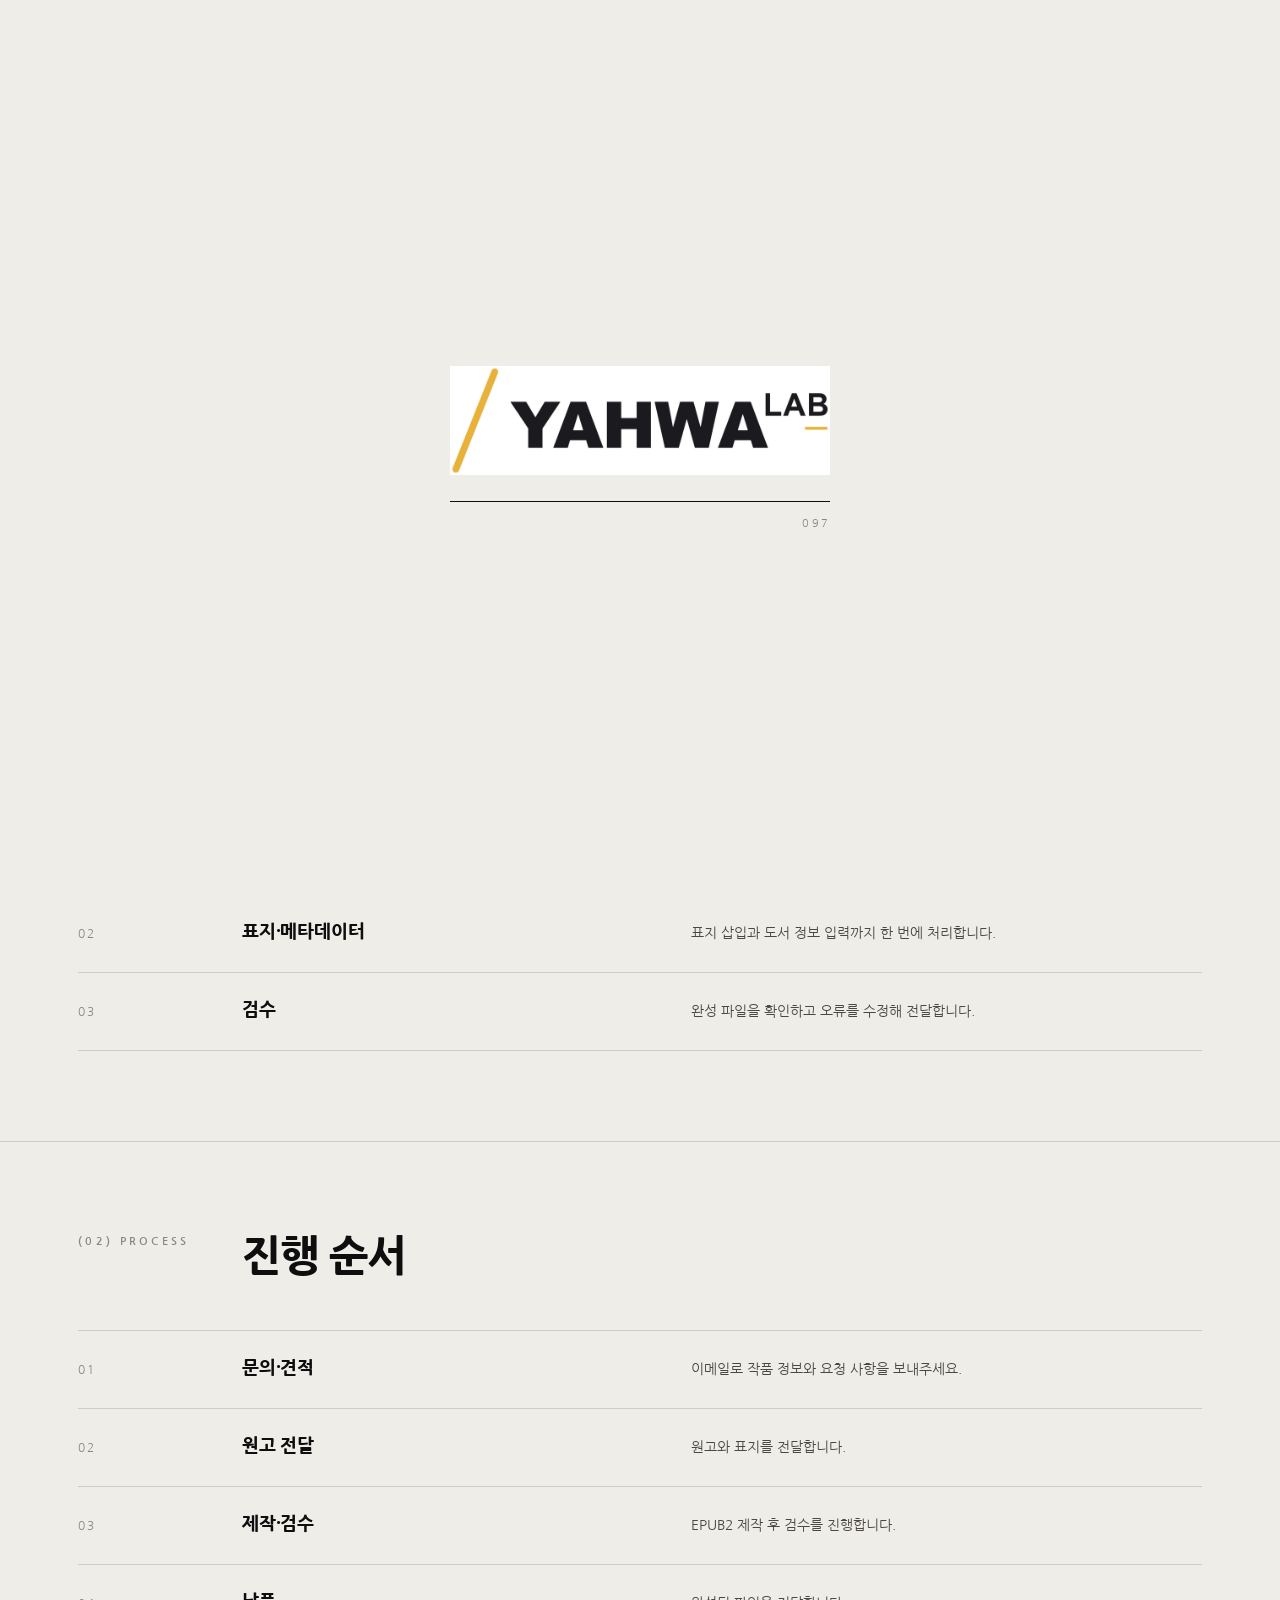
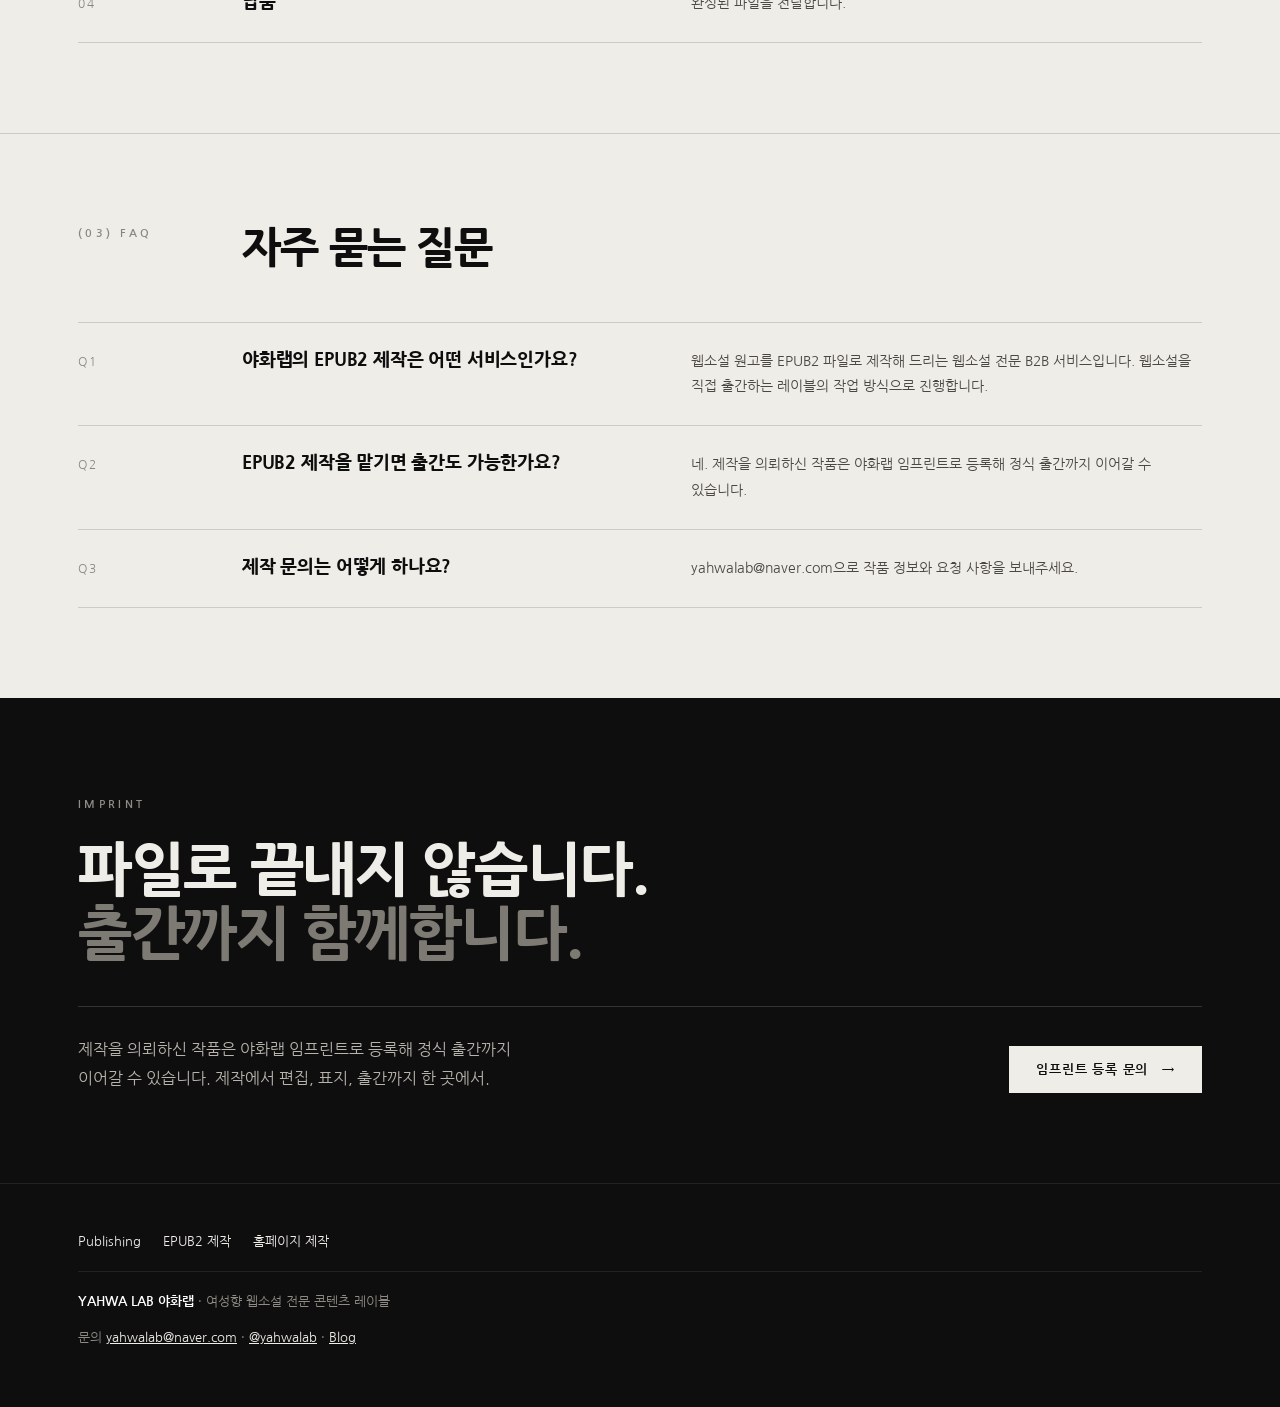
==== epub2/index.html @ 2966957c "Update index.html" ====
<!DOCTYPE html>
<html lang="ko">
<head>
<meta charset="UTF-8">
<meta name="viewport" content="width=device-width, initial-scale=1, viewport-fit=cover">
<title>웹소설 EPUB2 제작 · 임프린트 출간 (B2B) | 야화랩 YAHWA LAB</title>
<meta name="description" content="웹소설 전문 EPUB2 제작 서비스. 원고를 EPUB2 파일로 제작하고, 제작을 의뢰한 작품은 야화랩 임프린트로 등록해 출간까지 진행할 수 있습니다. 작가·출판사·레이블 대상 B2B.">
<meta name="robots" content="index,follow,max-snippet:-1,max-image-preview:large">
<meta name="theme-color" content="#EFEDE8" media="(min-width: 721px)"><meta name="theme-color" content="#FFFFFF" media="(max-width: 720px)">
<link rel="canonical" href="https://yahwalab.xyz/epub2/">
<meta property="og:type" content="website"><meta property="og:locale" content="ko_KR"><meta property="og:site_name" content="야화랩"><meta name="application-name" content="야화랩"><meta property="og:url" content="https://yahwalab.xyz/epub2/"><meta property="og:title" content="웹소설 EPUB2 제작 · 임프린트 출간 (B2B) | 야화랩 YAHWA LAB"><meta property="og:description" content="웹소설 전문 EPUB2 제작 서비스. 원고를 EPUB2 파일로 제작하고, 제작을 의뢰한 작품은 야화랩 임프린트로 등록해 출간까지 진행할 수 있습니다. 작가·출판사·레이블 대상 B2B."><meta property="og:image" content="https://yahwalab.xyz/assets/img/logo-yahwa.png">
<meta name="twitter:card" content="summary"><meta name="twitter:site" content="@yahwalab">
<!-- 검색엔진 소유 확인 메타태그(네이버 서치어드바이저·구글 서치콘솔)는 이 아래에 붙여넣으세요 -->
<link rel="icon" href="../assets/favicon.ico" sizes="48x48">
<link rel="icon" href="../assets/favicon.svg" type="image/svg+xml">
<link rel="apple-touch-icon" href="../assets/apple-touch-icon.png">
<script type="application/ld+json">{"@context": "https://schema.org", "@graph": [{"@type": "Organization", "@id": "https://yahwalab.xyz/#org", "name": "야화랩", "alternateName": ["YAHWA LAB", "Yahwa Lab"], "url": "https://yahwalab.xyz/", "logo": "https://yahwalab.xyz/assets/img/logo-yahwa.png", "description": "야화랩(YAHWA LAB)은 BL을 중심으로 로맨스·로맨스 판타지·GL 웹소설을 기획·편집·출간하는 여성향 웹소설 전문 콘텐츠 레이블입니다. 웹소설 전문 EPUB2 제작과 B2B 홍보 홈페이지 제작도 제공합니다.", "email": "yahwalab@naver.com", "knowsLanguage": "ko", "sameAs": ["https://x.com/yahwalab", "https://blog.naver.com/yahwalab"], "brand": {"@type": "Brand", "name": "트루비", "alternateName": "TRUE B", "description": "야화랩의 BL 전문 서브레이블"}}, {"@type": "WebSite", "@id": "https://yahwalab.xyz/#website", "name": "야화랩", "url": "https://yahwalab.xyz/", "inLanguage": "ko", "publisher": {"@id": "https://yahwalab.xyz/#org"}, "alternateName": ["YAHWA LAB", "야화랩 YAHWA LAB"]}, {"@type": "WebPage", "@id": "https://yahwalab.xyz/epub2/#page", "url": "https://yahwalab.xyz/epub2/", "name": "웹소설 EPUB2 제작 · 임프린트 출간 (B2B) | 야화랩 YAHWA LAB", "description": "웹소설 전문 EPUB2 제작 서비스. 원고를 EPUB2 파일로 제작하고, 제작을 의뢰한 작품은 야화랩 임프린트로 등록해 출간까지 진행할 수 있습니다. 작가·출판사·레이블 대상 B2B.", "inLanguage": "ko", "isPartOf": {"@id": "https://yahwalab.xyz/#website"}, "about": {"@id": "https://yahwalab.xyz/#org"}}, {"@type": "Service", "@id": "https://yahwalab.xyz/epub2/#service", "name": "웹소설 전문 EPUB2 제작", "serviceType": "EPUB2 제작", "provider": {"@id": "https://yahwalab.xyz/#org"}, "areaServed": "KR", "audience": {"@type": "BusinessAudience", "name": "웹소설 작가·출판사·콘텐츠 레이블"}, "description": "웹소설 전문 EPUB2 제작 서비스. 원고를 EPUB2 파일로 제작하고, 제작을 의뢰한 작품은 야화랩 임프린트로 등록해 출간까지 진행할 수 있습니다. 작가·출판사·레이블 대상 B2B.", "url": "https://yahwalab.xyz/epub2/"}, {"@type": "FAQPage", "mainEntity": [{"@type": "Question", "name": "야화랩의 EPUB2 제작은 어떤 서비스인가요?", "acceptedAnswer": {"@type": "Answer", "text": "웹소설 원고를 EPUB2 파일로 제작해 드리는 웹소설 전문 B2B 서비스입니다. 웹소설을 직접 출간하는 레이블의 작업 방식으로 진행합니다."}}, {"@type": "Question", "name": "EPUB2 제작을 맡기면 출간도 가능한가요?", "acceptedAnswer": {"@type": "Answer", "text": "네. 제작을 의뢰하신 작품은 야화랩 임프린트로 등록해 정식 출간까지 이어갈 수 있습니다."}}, {"@type": "Question", "name": "제작 문의는 어떻게 하나요?", "acceptedAnswer": {"@type": "Answer", "text": "yahwalab@naver.com으로 작품 정보와 요청 사항을 보내주세요."}}]}, {"@type": "BreadcrumbList", "itemListElement": [{"@type": "ListItem", "position": 1, "name": "Publishing", "item": "https://yahwalab.xyz/"}, {"@type": "ListItem", "position": 2, "name": "EPUB2 제작", "item": "https://yahwalab.xyz/epub2/"}]}]}</script>
<script>try{if(sessionStorage.getItem('yw_ld')==='1')document.documentElement.className='seen'}catch(e){}</script>
<link rel="preload" as="image" href="../assets/img/logo-yahwa.png">
<link rel="preconnect" href="https://fonts.googleapis.com"><link rel="preconnect" href="https://fonts.gstatic.com" crossorigin>
<link href="https://fonts.googleapis.com/css2?family=Nanum+Gothic:wght@400;700;800&display=swap" rel="stylesheet">
<link rel="stylesheet" href="../css/style.css">
<noscript><style>#ld{display:none}</style></noscript>
</head>
<body>
<a class="skip" href="#main">본문 바로가기</a>
<div id="ld" aria-hidden="true"><i></i><i></i>
  <div class="c"><img src="../assets/img/logo-yahwa.png" alt=""><div class="pr"><b></b></div><div class="n" id="cn">000</div></div>
</div>

<header><div class="wrap">
  <a href="../" id="home" aria-label="야화랩 홈 (Publishing)"><img src="../assets/img/logo-yahwa.png" alt="야화랩 YAHWA LAB"></a>
  <nav aria-label="주요 메뉴"><a href="../"><sup>01</sup>Publishing</a><a href="../epub2/" aria-current="page"><sup>02</sup>EPUB2 제작</a><a href="../web-production/"><sup>03</sup>홈페이지 제작</a></nav>
</div></header>

<main id="main">
  <div class="hero"><div class="wrap">
    <div class="meta"><span class="lb">N° 02 — EPUB2 Production</span><span class="lb">B2B · 웹소설 전문</span></div>
    <h1>웹소설의 원고를<br><span>정확한 EPUB2로.</span></h1>
    <div class="row"><p>웹소설을 직접 출간하는 레이블의 작업 방식으로, 원고를 EPUB2 파일로 만들어 드립니다.</p><a class="btn" data-m="make" href="mailto:yahwalab@naver.com">제작 문의</a></div>
  </div></div>
  <section><div class="wrap"><div class="sh"><span class="lb">(01) Service</span><h2>제공 서비스</h2></div>
    <div class="rows">
      <div><span class="n">01</span><h3>원고 → EPUB2 변환</h3><p>회차 구성·목차·서식을 웹소설 형식에 맞춰 정리합니다.</p></div>
      <div><span class="n">02</span><h3>표지·메타데이터</h3><p>표지 삽입과 도서 정보 입력까지 한 번에 처리합니다.</p></div>
      <div><span class="n">03</span><h3>검수</h3><p>완성 파일을 확인하고 오류를 수정해 전달합니다.</p></div>
    </div></div></section>
  <section><div class="wrap"><div class="sh"><span class="lb">(02) Process</span><h2>진행 순서</h2></div>
    <div class="rows">
      <div><span class="n">01</span><h3>문의·견적</h3><p>이메일로 작품 정보와 요청 사항을 보내주세요.</p></div>
      <div><span class="n">02</span><h3>원고 전달</h3><p>원고와 표지를 전달합니다.</p></div>
      <div><span class="n">03</span><h3>제작·검수</h3><p>EPUB2 제작 후 검수를 진행합니다.</p></div>
      <div><span class="n">04</span><h3>납품</h3><p>완성된 파일을 전달합니다.</p></div>
    </div></div></section>
  <section id="faq"><div class="wrap">
    <div class="sh"><span class="lb">(03) FAQ</span><h2>자주 묻는 질문</h2></div>
    <div class="rows">
      <div><span class="n">Q1</span><h3>야화랩의 EPUB2 제작은 어떤 서비스인가요?</h3><p>웹소설 원고를 EPUB2 파일로 제작해 드리는 웹소설 전문 B2B 서비스입니다. 웹소설을 직접 출간하는 레이블의 작업 방식으로 진행합니다.</p></div>
      <div><span class="n">Q2</span><h3>EPUB2 제작을 맡기면 출간도 가능한가요?</h3><p>네. 제작을 의뢰하신 작품은 야화랩 임프린트로 등록해 정식 출간까지 이어갈 수 있습니다.</p></div>
      <div><span class="n">Q3</span><h3>제작 문의는 어떻게 하나요?</h3><p>yahwalab@naver.com으로 작품 정보와 요청 사항을 보내주세요.</p></div>
    </div></div></section>
  <section class="imp"><div class="wrap"><span class="lb">Imprint</span>
    <h2>파일로 끝내지 않습니다.<br><span>출간까지 함께합니다.</span></h2>
    <div class="r"><p>제작을 의뢰하신 작품은 야화랩 임프린트로 등록해 정식 출간까지 이어갈 수 있습니다. 제작에서 편집, 표지, 출간까지 한 곳에서.</p>
      <a class="btn l" data-m="make" href="mailto:yahwalab@naver.com">임프린트 등록 문의</a></div></div></section>
</main>

<footer><div class="wrap">
  <div class="fn"><a href="../">Publishing</a><a href="../epub2/">EPUB2 제작</a><a href="../web-production/">홈페이지 제작</a></div>
  <p><b>YAHWA LAB 야화랩</b> · 여성향 웹소설 전문 콘텐츠 레이블</p>
  <p>문의 <a href="mailto:yahwalab@naver.com">yahwalab@naver.com</a> · <a href="https://x.com/yahwalab" target="_blank" rel="noopener">@yahwalab</a> · <a href="https://blog.naver.com/yahwalab" target="_blank" rel="noopener">Blog</a></p>
</div></footer>

<div id="md" role="dialog" aria-modal="true" aria-label="문의 안내"><div class="mb">
  <button class="x" aria-label="닫기">×</button>
  <span class="lb" id="mE"></span><h2 id="mT"></h2><div id="mB"></div>
  <div class="em"><code id="addr">yahwalab@naver.com</code><button class="btn" id="cp">이메일 복사</button></div>
</div></div>

<script src="../js/main.js" defer></script>
</body>
</html>
---- css/style.css ----
:root{box-sizing:border-box;padding-top:env(safe-area-inset-top,0px);padding-bottom:env(safe-area-inset-bottom,0px);
--bone:#EFEDE8;--ink:#0E0E0E;--g:#8B8780;--hl:#CFCAC2;--sans:'Nanum Gothic','나눔고딕',NanumGothic,'나눔굴림','Malgun Gothic',sans-serif;--e:cubic-bezier(.76,0,.24,1)}
html{scroll-padding-top:env(safe-area-inset-top,0px);color-scheme:light}*{box-sizing:border-box}
body{margin:0;background:var(--bone);color:var(--ink);font-family:var(--sans);line-height:1.8;word-break:keep-all}
img{mix-blend-mode:multiply}
.wrap{max-width:1180px;margin:0 auto;padding:0 28px}
p{margin:0 0 12px}.lb{font-size:11px;letter-spacing:.3em;text-transform:uppercase;color:var(--g);font-weight:700}
h1,h2,h3{margin:0;font-weight:800;letter-spacing:-.025em;line-height:1.18}
h2{font-size:clamp(24px,3.6vw,42px)}h3{font-size:18px;letter-spacing:-.01em}
/* loader */
#ld{position:fixed;inset:0;z-index:99;cursor:pointer;display:grid;place-items:center;pointer-events:auto}
#ld i{position:absolute;top:0;bottom:0;width:50.1%;background:var(--bone);transition:transform 1.1s var(--e)}
#ld i:first-child{left:0}#ld i:nth-child(2){right:0}
#ld.out i:first-child{transform:translateX(-100%)}#ld.out i:nth-child(2){transform:translateX(100%)}
#ld .c{position:relative;z-index:2;display:flex;flex-direction:column;align-items:center;gap:26px;width:min(380px,76vw);transition:opacity .5s}
#ld.out .c{opacity:0}
#ld img{width:100%;opacity:0;animation:up 1s var(--e) .2s forwards}
#ld .pr{width:100%;height:1px;background:var(--hl);position:relative;overflow:hidden}
#ld .pr b{position:absolute;inset:0;background:var(--ink);transform:scaleX(0);transform-origin:left;animation:bar 2.2s var(--e) .4s forwards}
#ld .n{align-self:flex-end;font-size:11px;letter-spacing:.2em;font-variant-numeric:tabular-nums;color:var(--g);margin-top:-14px}
@keyframes up{from{opacity:0;transform:translateY(14px)}to{opacity:1;transform:none}}@keyframes bar{to{transform:scaleX(1)}}
/* header */
header{position:sticky;top:env(safe-area-inset-top,0px);z-index:30;background:rgba(239,237,232,.92);backdrop-filter:blur(10px);border-bottom:1px solid var(--hl)}
header .wrap{display:flex;justify-content:space-between;align-items:center;gap:12px;flex-wrap:wrap;padding-top:14px;padding-bottom:14px}
header img{height:40px;display:block}header #home{display:block;line-height:0}
nav{display:flex;gap:30px}
nav a{font:700 13px var(--sans);text-decoration:none;display:inline-block;background:none;border:0;padding:6px 0;cursor:pointer;color:var(--g);position:relative;transition:color .3s}
nav a sup{font-size:9px;margin-right:6px;letter-spacing:.1em}
nav a::after{content:"";position:absolute;left:0;right:0;bottom:0;height:1px;background:var(--ink);transform:scaleX(0);transform-origin:right;transition:transform .5s var(--e)}
nav a:hover,nav a[aria-current=page]{color:var(--ink)}nav a[aria-current=page]::after{transform:scaleX(1);transform-origin:left}
@keyframes pin{from{opacity:0;transform:translateY(18px)}to{opacity:1;transform:none}}main{animation:pin .8s var(--e)}
/* hero */
.hero .wrap{padding-top:clamp(60px,12vh,120px);padding-bottom:64px}
.hero .meta{display:flex;justify-content:space-between;padding-bottom:18px;border-bottom:1px solid var(--ink);margin-bottom:clamp(40px,8vh,80px)}
.hero h1{font-size:clamp(28px,5.4vw,70px);letter-spacing:-.04em;line-height:1.08;max-width:15ch}
.hero h1 span{color:var(--g)}
.hero .row{display:flex;justify-content:space-between;align-items:flex-end;gap:32px;flex-wrap:wrap;margin-top:clamp(40px,8vh,80px)}
.hero .row p{max-width:380px;color:#4b4843;font-size:15px;margin:0}
.btn{display:inline-flex;align-items:center;gap:14px;font:700 13px var(--sans);letter-spacing:.06em;padding:16px 26px;border:1px solid var(--ink);background:var(--ink);color:var(--bone);cursor:pointer;text-decoration:none;transition:.4s var(--e)}
.btn::after{content:"→";transition:transform .4s var(--e)}.btn:hover{background:transparent;color:var(--ink)}.btn:hover::after{transform:translateX(5px)}
.btn.o{background:transparent;color:var(--ink)}.btn.o:hover{background:var(--ink);color:var(--bone)}
.btn.l{background:var(--bone);color:var(--ink);border-color:var(--bone)}.btn.l:hover{background:transparent;color:var(--bone)}
section{padding:clamp(64px,10vh,110px) 0;border-top:1px solid var(--hl)}
.sh{display:grid;grid-template-columns:140px 1fr;gap:24px;margin-bottom:48px}@media(max-width:720px){.sh{grid-template-columns:1fr;gap:10px}}
/* works */
.works{display:grid;grid-template-columns:repeat(auto-fit,minmax(min(100%,240px),1fr));gap:40px 28px;align-items:start}
.wk{display:block;text-decoration:none;color:inherit}
.cvi{display:block;width:100%;height:auto;max-width:100%;mix-blend-mode:normal;transition:.6s var(--e);background:#ddd}.wk:hover .cvi{transform:translateY(-8px)}
.wk .t h3{font-size:16px}.wk .au{font-size:12px;color:var(--g);margin:2px 0 0}
.cv{aspect-ratio:2/3;background:#dedad3;position:relative;overflow:hidden;display:flex;flex-direction:column;justify-content:space-between;padding:20px;transition:.6s var(--e)}
.wk:nth-child(2) .cv{background:#cdc8bf}.wk:nth-child(3) .cv{background:#1b1b1b;color:var(--bone)}
.cv b{font-size:11px;letter-spacing:.3em}.cv strong{font-size:26px;line-height:1.2;letter-spacing:-.03em;font-weight:800}
.wk:hover .cv{transform:translateY(-8px)}
.wk .t{display:flex;justify-content:space-between;border-top:1px solid var(--ink);margin-top:16px;padding-top:12px}
.wk .t span{color:var(--g);font-size:12px}
.ph{font-size:12px;color:var(--g);margin-top:28px}
/* sub label */
.sub{display:grid;grid-template-columns:1fr 1fr;gap:48px;align-items:center}@media(max-width:720px){.sub{grid-template-columns:1fr}}
.sub .box{aspect-ratio:1;background:#fff;display:grid;place-items:center}.sub .box img{width:42%}
.chips span{display:inline-block;border:1px solid var(--ink);font-size:12px;font-weight:700;padding:4px 14px;margin:0 6px 6px 0;border-radius:99px}
/* rows */
.rows>div{display:grid;grid-template-columns:140px 1fr 1.2fr;gap:24px;padding:26px 0;border-top:1px solid var(--hl);align-items:baseline;transition:padding .5s var(--e)}
.rows>div:last-child{border-bottom:1px solid var(--hl)}.rows>div:hover{padding-left:14px}
.rows .n{font-size:12px;color:var(--g);letter-spacing:.2em}.rows p{margin:0;color:#4b4843;font-size:14px}
@media(max-width:720px){.rows>div{grid-template-columns:50px 1fr}.rows p{grid-column:2}}
/* imprint */
.imp{background:var(--ink);color:var(--bone);border:0}.imp .lb{color:#8f8b84}
.imp h2{font-size:clamp(26px,4.6vw,58px);letter-spacing:-.04em;line-height:1.1;margin:22px 0 40px}.imp h2 span{color:#7d7a74}
.imp .r{display:flex;justify-content:space-between;align-items:flex-end;gap:32px;flex-wrap:wrap;border-top:1px solid #333;padding-top:28px}.imp p{max-width:440px;color:#b8b4ad;margin:0}
/* mocks */
.mocks{display:grid;gap:56px}
.mkw{display:grid;grid-template-columns:200px 1fr;gap:32px;align-items:start}@media(max-width:820px){.mkw{grid-template-columns:1fr;gap:12px}}
.mkw h3{margin:6px 0}.mkw p{font-size:13px;color:#4b4843}
.bw{box-shadow:0 24px 50px -20px rgba(0,0,0,.35);background:#fff;overflow:hidden}
.bw .tb{display:flex;gap:6px;align-items:center;padding:9px 12px;background:#e6e2db;font-size:10px;color:var(--g)}.tb u{width:8px;height:8px;border-radius:50%;background:#c9c4bb}.tb em{font-style:normal;margin-left:10px;flex:1;background:#f4f1ec;padding:1px 12px}
.sc{height:340px;position:relative;overflow:hidden}
/* mock 1 atelier */
.m1{background:#f3eee6;color:#1c1916;font-family:'Noto Serif KR',serif;display:grid;grid-template-columns:1.1fr .9fr}
.m1 .l{padding:22px 26px;display:flex;flex-direction:column}.m1 .nv{display:flex;gap:16px;font:700 9px var(--sans);letter-spacing:.2em;text-transform:uppercase}.m1 .nv b{margin-right:auto}
.m1 h5{font:900 64px/1 'Noto Serif KR',serif;margin:auto 0 8px;letter-spacing:-.04em}.m1 h5 i{font-style:normal;color:#b5532f}
.m1 .ls{font:400 11px var(--sans);border-top:1px solid #1c1916}.m1 .ls div{display:flex;justify-content:space-between;padding:8px 0;border-bottom:1px solid #d6cfc3}
.m1 .r{background:#b5532f;display:grid;place-items:center;position:relative}.m1 .bk{width:52%;aspect-ratio:2/3;background:#f3eee6;padding:14px;display:flex;flex-direction:column;justify-content:space-between;box-shadow:14px 14px 0 #1c1916;font-weight:900;font-size:19px;line-height:1.2}.m1 .bk small{font:700 8px var(--sans);letter-spacing:.2em}
/* mock 2 bento */
.m2{background:#0d2a24;padding:14px;display:grid;grid-template-columns:repeat(4,1fr);grid-template-rows:repeat(3,1fr);gap:10px;font-family:var(--sans)}
.m2>div{border-radius:14px;padding:14px;position:relative;overflow:hidden}
.m2 .a{grid-column:span 2;grid-row:span 2;background:#efe6d6;color:#0d2a24;display:flex;flex-direction:column;justify-content:space-between}.m2 .a h5{font:800 30px/1.1 var(--sans);margin:0;letter-spacing:-.04em}.m2 .a small{font-size:9px;letter-spacing:.2em;font-weight:700}
.m2 .a::after{content:"";position:absolute;right:-20px;bottom:-30px;width:110px;height:160px;background:linear-gradient(160deg,#ff7a59,#0d2a24);border-radius:8px;transform:rotate(12deg)}
.m2 .b{background:#16463b;color:#efe6d6}.m2 .b strong{font:800 38px/1 var(--sans);display:block}.m2 .b span{font-size:9px;opacity:.7}
.m2 .c{background:#ff7a59;color:#0d2a24;font-weight:800;font-size:12px;display:flex;align-items:flex-end;justify-content:space-between}
.m2 .d{background:#1d5a4c;display:flex;flex-wrap:wrap;gap:4px;align-content:flex-start}.m2 .d span{font-size:9px;border:1px solid #efe6d6;color:#efe6d6;border-radius:99px;padding:1px 8px}
.m2 .e{grid-column:span 2;background:#efe6d6;display:flex;gap:8px;align-items:flex-end}.m2 .e i{flex:1;height:100%;border-radius:6px;background:linear-gradient(160deg,#16463b,#0d2a24)}.m2 .e i:nth-child(2){background:linear-gradient(160deg,#ff7a59,#c5472c)}.m2 .e i:nth-child(3){background:linear-gradient(160deg,#d7c9a8,#a89466)}
.m4{background:#fff;font-family:var(--sans);color:#222;padding:0 20px}.m4 .hd{display:flex;gap:16px;align-items:center;padding:12px 0;border-bottom:1px solid #e5e5e5;font-size:10px}.m4 .hd b{margin-right:auto;font-size:13px;color:#1f3a5f}
.m4 .bn{display:flex;justify-content:space-between;align-items:center;background:#f2f4f7;padding:16px 22px;margin:12px 0}.m4 .bn h5{font-size:20px;margin:4px 0 10px;font-weight:800}.m4 .bn small{font-size:9px;color:#1f3a5f;letter-spacing:.14em;font-weight:700}
.m4 .bt{display:inline-block;background:#1f3a5f;color:#fff;font-size:10px;padding:5px 12px}.m4 .bn i{width:62px;height:86px;background:linear-gradient(160deg,#1f3a5f,#5b7ca8);box-shadow:5px 5px 0 #cfd8e4}
.m4 .st{font-size:11px;font-weight:800;margin:14px 0 8px}.m4 .bk5{display:grid;grid-template-columns:repeat(5,1fr);gap:10px}.m4 .bk5 i{display:block;aspect-ratio:2/3;background:#dfe5ec;margin-bottom:5px}
.m4 .bk5>div:nth-child(2) i{background:#e9e1d6}.m4 .bk5>div:nth-child(3) i{background:#d6e3df}.m4 .bk5>div:nth-child(4) i{background:#e8d9dc}.m4 .bk5 b{display:block;font-size:10px}.m4 .bk5 span{font-size:9px;color:#777}
/* mock 3 immersive */
.m3{background:linear-gradient(135deg,#ffd9c9 0%,#e0cffb 50%,#bfe3ff 100%);display:flex;flex-direction:column;align-items:center;justify-content:center;font-family:var(--sans);color:#231b30}
.m3 .nv{position:absolute;top:16px;left:50%;transform:translateX(-50%);display:flex;gap:18px;background:rgba(255,255,255,.55);backdrop-filter:blur(8px);padding:7px 20px;border-radius:99px;font-size:10px;font-weight:700;border:1px solid rgba(255,255,255,.8)}
.m3 h5{font:900 78px/.95 var(--sans);letter-spacing:-.05em;margin:0;color:transparent;-webkit-text-stroke:1.5px #231b30;text-align:center}.m3 h5 em{font-style:normal;color:#231b30;-webkit-text-stroke:0}
.m3 p{font-size:11px;margin:12px 0 0;letter-spacing:.14em}
.m3 .gl{position:absolute;left:50%;bottom:16px;transform:translateX(-50%);width:84%;display:flex;align-items:center;gap:12px;background:rgba(255,255,255,.55);backdrop-filter:blur(10px);padding:10px 14px;border-radius:16px;border:1px solid rgba(255,255,255,.85);font-size:10px}
.m3 .gl b{width:30px;height:30px;border-radius:50%;background:#231b30;color:#fff;display:grid;place-items:center;font-size:10px}.m3 .gl div{flex:1}.m3 .gl i{display:block;height:3px;background:rgba(35,27,48,.15);margin-top:6px}.m3 .gl i::after{content:"";display:block;width:38%;height:100%;background:#231b30}
footer{background:var(--ink);color:#8f8b84;padding:46px 0;font-size:13px;border-top:1px solid #222}footer a{color:var(--bone)}footer b{color:#fff}
/* modal */
#md{position:fixed;inset:0;z-index:90;background:rgba(14,14,14,.6);display:none;place-items:center;padding:20px;backdrop-filter:blur(6px)}#md.on{display:grid}
.mb{background:var(--bone);max-width:560px;width:100%;max-height:90vh;overflow:auto;padding:38px 34px;position:relative;animation:pin .5s var(--e)}
.mb .x{position:absolute;top:12px;right:16px;background:none;border:0;font-size:28px;cursor:pointer}
.mb h2{font-size:30px;margin:10px 0 20px}.mb ul{list-style:none;padding:0;margin:0 0 18px;font-size:14px}.mb li{padding:10px 0;border-top:1px solid var(--hl)}
.mb .cl{font-size:14px;color:#4b4843;border-top:1px solid var(--ink);padding-top:16px}
.em{display:flex;gap:8px;margin:20px 0 0;flex-wrap:wrap}.em code{flex:1;min-width:210px;border:1px solid var(--ink);padding:13px 16px;font:700 14px var(--sans)}.em .btn{padding:13px 22px}.em .btn::after{content:""}
@media (prefers-reduced-motion:reduce){*{animation-duration:.01s!important;animation-delay:0s!important;transition:none!important}}

/* --- 추가 */
.seen #ld{display:none}
.skip{position:absolute;left:-999px;top:0;background:var(--ink);color:var(--bone);padding:10px 16px;z-index:200}.skip:focus{left:0}
a:focus-visible,button:focus-visible{outline:2px solid var(--ink);outline-offset:3px}
footer .fn{display:flex;gap:22px;flex-wrap:wrap;margin:0 0 18px;padding-bottom:18px;border-bottom:1px solid #222}footer .fn a{text-decoration:none}footer .fn a:hover{text-decoration:underline}
.nf{min-height:70vh;display:grid;place-items:center;text-align:center}.nf h1{font-size:clamp(48px,10vw,120px);letter-spacing:-.05em;margin:0 0 12px}

/* --- 모바일 대응 --- */
@media(max-width:720px){
  :root{--bone:#FFFFFF}
  header{background:rgba(255,255,255,.94)}
  header .wrap{flex-direction:column;justify-content:center;align-items:center;flex-wrap:nowrap}
  h1,h2,.hero h1,.imp h2,.mb h2,.nf h1{line-height:1.5em}
  .sub .box{border:1px solid var(--hl)}
  .wrap{padding-left:max(20px,env(safe-area-inset-left,0px));padding-right:max(20px,env(safe-area-inset-right,0px))}
  /* 헤더: 로고 중앙 + 3분할 탭바 (모바일에서는 화면을 덜 가리도록 고정하지 않음) */
  header{position:static}
  header .wrap{gap:10px;padding-top:16px;padding-bottom:0}
  header img{height:32px}
  nav{justify-content:stretch;display:grid;grid-template-columns:repeat(3,1fr);gap:0;width:100%;border-top:1px solid var(--hl)}
  nav a{display:flex;flex-direction:column;align-items:center;justify-content:center;min-height:52px;padding:8px 2px;font-size:12px;line-height:1.3;text-align:center;white-space:nowrap}
  nav a sup{display:block;margin:0 0 3px;font-size:9px}
  nav a::after{height:2px}
  /* 본문 */
  .hero .wrap{padding-top:48px;padding-bottom:48px}
  .hero .meta{flex-wrap:wrap;gap:4px 16px;padding-bottom:14px;margin-bottom:36px}
  .hero .row{gap:24px;margin-top:36px}
  .hero .row>div{display:flex;gap:8px;width:100%}
  .hero .row>div .btn{flex:1;justify-content:space-between}
  .hero .row>.btn{width:100%;justify-content:space-between}
  .imp .r>.btn{width:100%;justify-content:space-between}
  section{padding:56px 0}
  .sh{margin-bottom:32px}
  .works{grid-template-columns:repeat(2,minmax(0,1fr));gap:28px 14px}
  .wk .t{gap:8px;margin-top:12px}.wk .t h3{font-size:14px;line-height:1.35}.wk .au{font-size:11px}.wk .t span{font-size:11px;flex:none}
  .rows>div{gap:6px 16px;padding:22px 0}
  .rows>div:hover{padding-left:0}
  .sub{gap:32px}
  .sub .box img{width:36%}
  .mb{padding:30px 20px}
  .mb h2{font-size:24px}
  footer{padding:36px 0}
  footer .fn{gap:12px 18px}
  /* 샘플 목업 축소 */
  .sc{height:290px}
  .m1{grid-template-columns:minmax(0,1.1fr) minmax(0,.9fr)}.m1 .nv{white-space:nowrap}.m1 .nv span:last-child{display:none}
  .m1 .l{padding:16px 14px}.m1 .nv{gap:8px;font-size:8px}.m1 h5{font-size:40px}.m1 .ls{font-size:10px}.m1 .bk{width:62%;padding:10px;font-size:15px;box-shadow:8px 8px 0 #1c1916}
  .m4{padding:0 12px}.m4 .hd{gap:10px}.m4 .hd span:nth-last-child(-n+2){display:none}.m4 .bn{padding:12px 14px}.m4 .bn h5{font-size:15px}.m4 .bn i{width:46px;height:64px}.m4 .bk5{grid-template-columns:repeat(4,1fr);gap:6px}.m4 .bk5>div:nth-child(5){display:none}
  .m3 h5{font-size:52px}.m3 .nv{gap:12px;padding:6px 14px}.m3 .gl{width:90%}
}
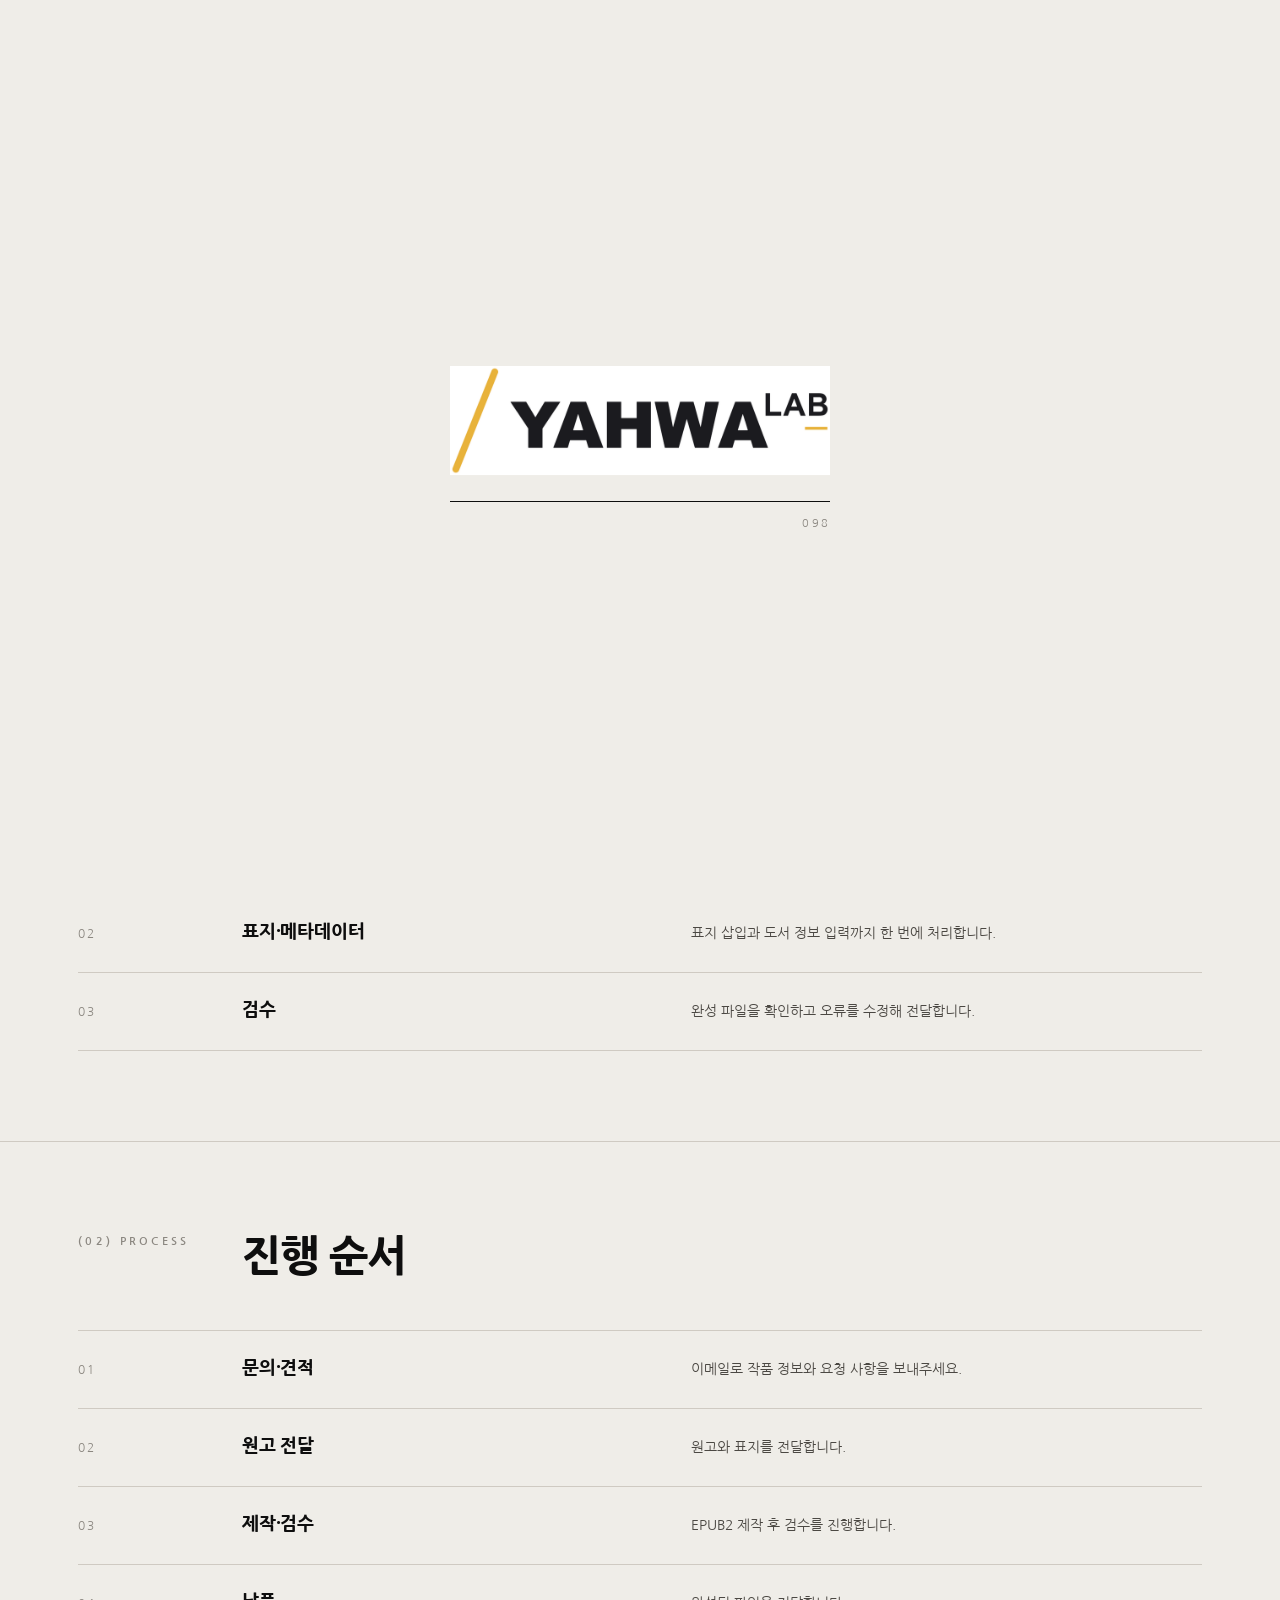
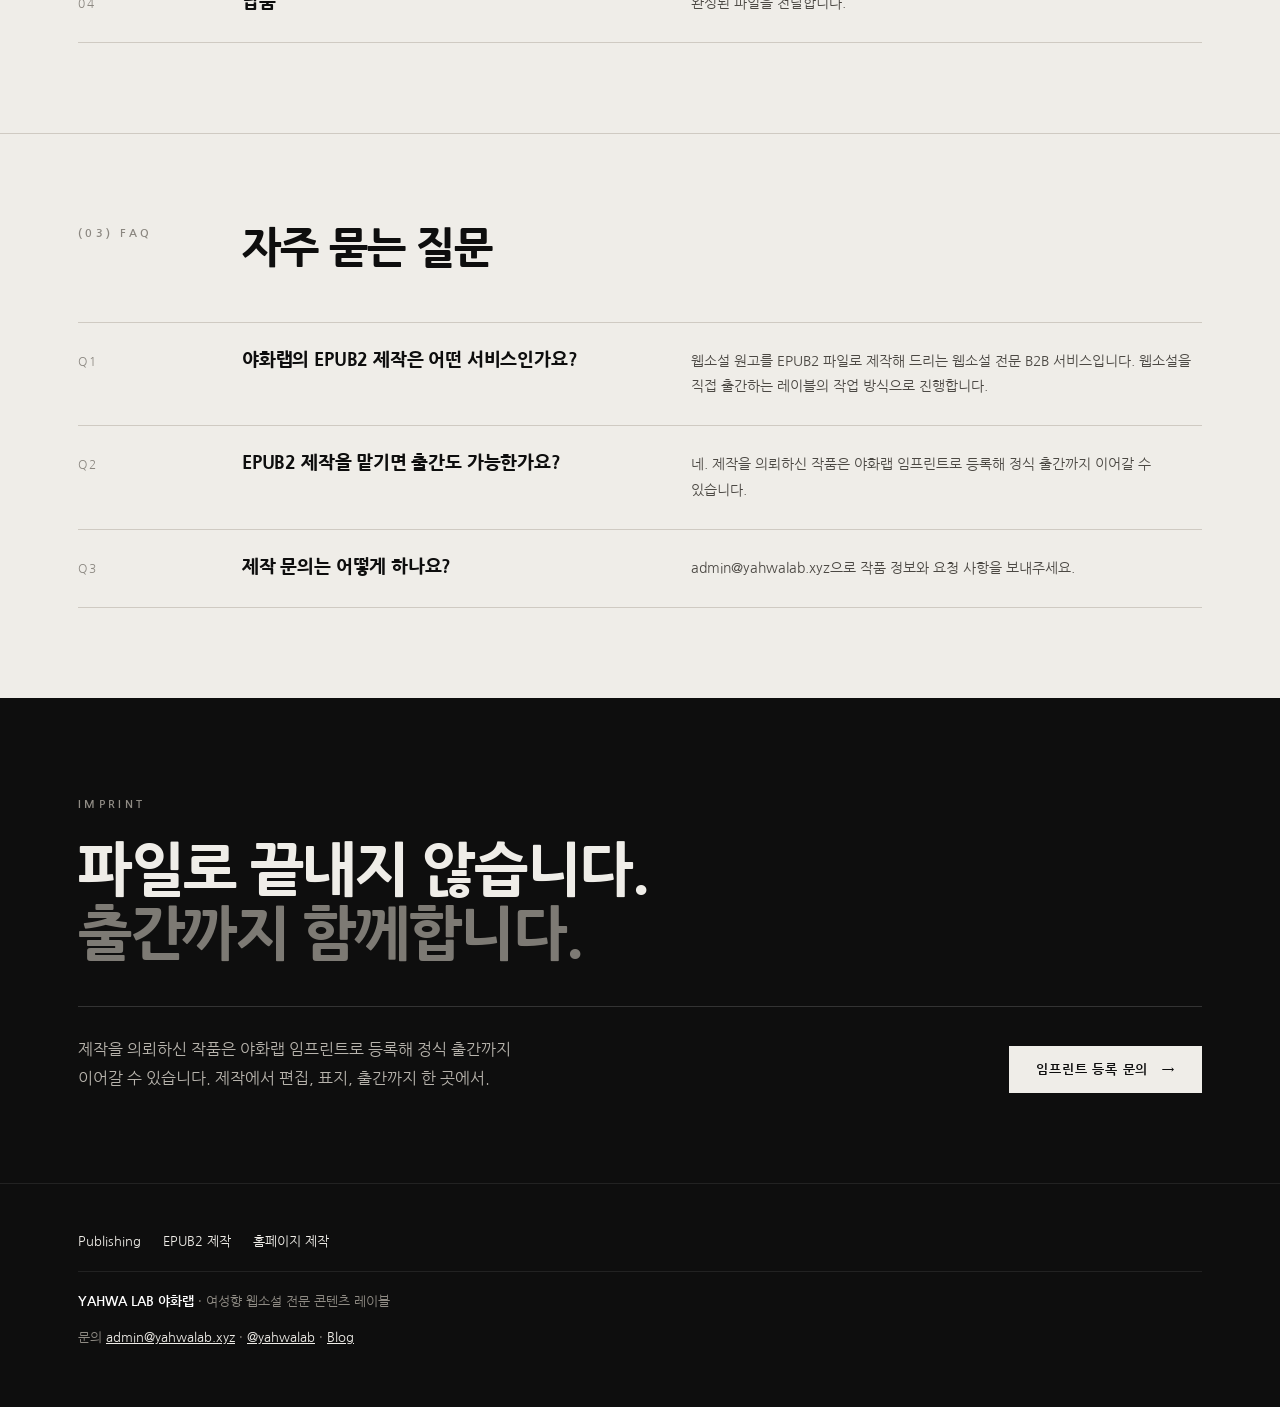
==== commit 0de83d3c: "Add files via upload" ====
--- a/epub2/index.html
+++ b/epub2/index.html
@@ -8,13 +8,14 @@
 <meta name="robots" content="index,follow,max-snippet:-1,max-image-preview:large">
 <meta name="theme-color" content="#EFEDE8" media="(min-width: 721px)"><meta name="theme-color" content="#FFFFFF" media="(max-width: 720px)">
 <link rel="canonical" href="https://yahwalab.xyz/epub2/">
-<meta property="og:type" content="website"><meta property="og:locale" content="ko_KR"><meta property="og:site_name" content="야화랩"><meta name="application-name" content="야화랩"><meta property="og:url" content="https://yahwalab.xyz/epub2/"><meta property="og:title" content="웹소설 EPUB2 제작 · 임프린트 출간 (B2B) | 야화랩 YAHWA LAB"><meta property="og:description" content="웹소설 전문 EPUB2 제작 서비스. 원고를 EPUB2 파일로 제작하고, 제작을 의뢰한 작품은 야화랩 임프린트로 등록해 출간까지 진행할 수 있습니다. 작가·출판사·레이블 대상 B2B."><meta property="og:image" content="https://yahwalab.xyz/assets/img/logo-yahwa.png">
-<meta name="twitter:card" content="summary"><meta name="twitter:site" content="@yahwalab">
+<meta property="og:type" content="website"><meta property="og:locale" content="ko_KR"><meta property="og:site_name" content="야화랩"><meta name="application-name" content="야화랩"><meta property="og:url" content="https://yahwalab.xyz/epub2/"><meta property="og:title" content="웹소설 EPUB2 제작 · 임프린트 출간 (B2B) | 야화랩 YAHWA LAB"><meta property="og:description" content="웹소설 전문 EPUB2 제작 서비스. 원고를 EPUB2 파일로 제작하고, 제작을 의뢰한 작품은 야화랩 임프린트로 등록해 출간까지 진행할 수 있습니다. 작가·출판사·레이블 대상 B2B."><meta property="og:image" content="https://yahwalab.xyz/assets/og-image.png"><meta property="og:image:width" content="1200"><meta property="og:image:height" content="630"><meta property="og:image:alt" content="야화랩 YAHWA LAB 로고">
+<meta name="twitter:card" content="summary_large_image"><meta name="twitter:site" content="@yahwalab"><meta name="twitter:image" content="https://yahwalab.xyz/assets/og-image.png">
 <!-- 검색엔진 소유 확인 메타태그(네이버 서치어드바이저·구글 서치콘솔)는 이 아래에 붙여넣으세요 -->
 <link rel="icon" href="../assets/favicon.ico" sizes="48x48">
 <link rel="icon" href="../assets/favicon.svg" type="image/svg+xml">
+<link rel="icon" href="../assets/favicon-192.png" type="image/png" sizes="192x192">
 <link rel="apple-touch-icon" href="../assets/apple-touch-icon.png">
-<script type="application/ld+json">{"@context": "https://schema.org", "@graph": [{"@type": "Organization", "@id": "https://yahwalab.xyz/#org", "name": "야화랩", "alternateName": ["YAHWA LAB", "Yahwa Lab"], "url": "https://yahwalab.xyz/", "logo": "https://yahwalab.xyz/assets/img/logo-yahwa.png", "description": "야화랩(YAHWA LAB)은 BL을 중심으로 로맨스·로맨스 판타지·GL 웹소설을 기획·편집·출간하는 여성향 웹소설 전문 콘텐츠 레이블입니다. 웹소설 전문 EPUB2 제작과 B2B 홍보 홈페이지 제작도 제공합니다.", "email": "yahwalab@naver.com", "knowsLanguage": "ko", "sameAs": ["https://x.com/yahwalab", "https://blog.naver.com/yahwalab"], "brand": {"@type": "Brand", "name": "트루비", "alternateName": "TRUE B", "description": "야화랩의 BL 전문 서브레이블"}}, {"@type": "WebSite", "@id": "https://yahwalab.xyz/#website", "name": "야화랩", "url": "https://yahwalab.xyz/", "inLanguage": "ko", "publisher": {"@id": "https://yahwalab.xyz/#org"}, "alternateName": ["YAHWA LAB", "야화랩 YAHWA LAB"]}, {"@type": "WebPage", "@id": "https://yahwalab.xyz/epub2/#page", "url": "https://yahwalab.xyz/epub2/", "name": "웹소설 EPUB2 제작 · 임프린트 출간 (B2B) | 야화랩 YAHWA LAB", "description": "웹소설 전문 EPUB2 제작 서비스. 원고를 EPUB2 파일로 제작하고, 제작을 의뢰한 작품은 야화랩 임프린트로 등록해 출간까지 진행할 수 있습니다. 작가·출판사·레이블 대상 B2B.", "inLanguage": "ko", "isPartOf": {"@id": "https://yahwalab.xyz/#website"}, "about": {"@id": "https://yahwalab.xyz/#org"}}, {"@type": "Service", "@id": "https://yahwalab.xyz/epub2/#service", "name": "웹소설 전문 EPUB2 제작", "serviceType": "EPUB2 제작", "provider": {"@id": "https://yahwalab.xyz/#org"}, "areaServed": "KR", "audience": {"@type": "BusinessAudience", "name": "웹소설 작가·출판사·콘텐츠 레이블"}, "description": "웹소설 전문 EPUB2 제작 서비스. 원고를 EPUB2 파일로 제작하고, 제작을 의뢰한 작품은 야화랩 임프린트로 등록해 출간까지 진행할 수 있습니다. 작가·출판사·레이블 대상 B2B.", "url": "https://yahwalab.xyz/epub2/"}, {"@type": "FAQPage", "mainEntity": [{"@type": "Question", "name": "야화랩의 EPUB2 제작은 어떤 서비스인가요?", "acceptedAnswer": {"@type": "Answer", "text": "웹소설 원고를 EPUB2 파일로 제작해 드리는 웹소설 전문 B2B 서비스입니다. 웹소설을 직접 출간하는 레이블의 작업 방식으로 진행합니다."}}, {"@type": "Question", "name": "EPUB2 제작을 맡기면 출간도 가능한가요?", "acceptedAnswer": {"@type": "Answer", "text": "네. 제작을 의뢰하신 작품은 야화랩 임프린트로 등록해 정식 출간까지 이어갈 수 있습니다."}}, {"@type": "Question", "name": "제작 문의는 어떻게 하나요?", "acceptedAnswer": {"@type": "Answer", "text": "yahwalab@naver.com으로 작품 정보와 요청 사항을 보내주세요."}}]}, {"@type": "BreadcrumbList", "itemListElement": [{"@type": "ListItem", "position": 1, "name": "Publishing", "item": "https://yahwalab.xyz/"}, {"@type": "ListItem", "position": 2, "name": "EPUB2 제작", "item": "https://yahwalab.xyz/epub2/"}]}]}</script>
+<script type="application/ld+json">{"@context": "https://schema.org", "@graph": [{"@type": "Organization", "@id": "https://yahwalab.xyz/#org", "name": "야화랩", "alternateName": ["YAHWA LAB", "Yahwa Lab"], "url": "https://yahwalab.xyz/", "logo": "https://yahwalab.xyz/assets/img/logo-yahwa.png", "description": "야화랩(YAHWA LAB)은 BL을 중심으로 로맨스·로맨스 판타지·GL 웹소설을 기획·편집·출간하는 여성향 웹소설 전문 콘텐츠 레이블입니다. 웹소설 전문 EPUB2 제작과 B2B 홍보 홈페이지 제작도 제공합니다.", "email": "admin@yahwalab.xyz", "contactPoint": [{"@type": "ContactPoint", "contactType": "editorial submissions", "email": "editor@yahwalab.xyz", "availableLanguage": "ko"}, {"@type": "ContactPoint", "contactType": "customer service", "email": "admin@yahwalab.xyz", "availableLanguage": "ko"}], "knowsLanguage": "ko", "sameAs": ["https://x.com/yahwalab", "https://blog.naver.com/yahwalab"], "brand": {"@type": "Brand", "name": "트루비", "alternateName": "TRUE B", "description": "야화랩의 BL 전문 서브레이블"}}, {"@type": "WebSite", "@id": "https://yahwalab.xyz/#website", "name": "야화랩", "url": "https://yahwalab.xyz/", "inLanguage": "ko", "publisher": {"@id": "https://yahwalab.xyz/#org"}, "alternateName": ["YAHWA LAB", "야화랩 YAHWA LAB"]}, {"@type": "WebPage", "@id": "https://yahwalab.xyz/epub2/#page", "url": "https://yahwalab.xyz/epub2/", "name": "웹소설 EPUB2 제작 · 임프린트 출간 (B2B) | 야화랩 YAHWA LAB", "description": "웹소설 전문 EPUB2 제작 서비스. 원고를 EPUB2 파일로 제작하고, 제작을 의뢰한 작품은 야화랩 임프린트로 등록해 출간까지 진행할 수 있습니다. 작가·출판사·레이블 대상 B2B.", "inLanguage": "ko", "isPartOf": {"@id": "https://yahwalab.xyz/#website"}, "about": {"@id": "https://yahwalab.xyz/#org"}}, {"@type": "Service", "@id": "https://yahwalab.xyz/epub2/#service", "name": "웹소설 전문 EPUB2 제작", "serviceType": "EPUB2 제작", "provider": {"@id": "https://yahwalab.xyz/#org"}, "areaServed": "KR", "audience": {"@type": "BusinessAudience", "name": "웹소설 작가·출판사·콘텐츠 레이블"}, "description": "웹소설 전문 EPUB2 제작 서비스. 원고를 EPUB2 파일로 제작하고, 제작을 의뢰한 작품은 야화랩 임프린트로 등록해 출간까지 진행할 수 있습니다. 작가·출판사·레이블 대상 B2B.", "url": "https://yahwalab.xyz/epub2/"}, {"@type": "FAQPage", "mainEntity": [{"@type": "Question", "name": "야화랩의 EPUB2 제작은 어떤 서비스인가요?", "acceptedAnswer": {"@type": "Answer", "text": "웹소설 원고를 EPUB2 파일로 제작해 드리는 웹소설 전문 B2B 서비스입니다. 웹소설을 직접 출간하는 레이블의 작업 방식으로 진행합니다."}}, {"@type": "Question", "name": "EPUB2 제작을 맡기면 출간도 가능한가요?", "acceptedAnswer": {"@type": "Answer", "text": "네. 제작을 의뢰하신 작품은 야화랩 임프린트로 등록해 정식 출간까지 이어갈 수 있습니다."}}, {"@type": "Question", "name": "제작 문의는 어떻게 하나요?", "acceptedAnswer": {"@type": "Answer", "text": "admin@yahwalab.xyz으로 작품 정보와 요청 사항을 보내주세요."}}]}, {"@type": "BreadcrumbList", "itemListElement": [{"@type": "ListItem", "position": 1, "name": "Publishing", "item": "https://yahwalab.xyz/"}, {"@type": "ListItem", "position": 2, "name": "EPUB2 제작", "item": "https://yahwalab.xyz/epub2/"}]}]}</script>
 <script>try{if(sessionStorage.getItem('yw_ld')==='1')document.documentElement.className='seen'}catch(e){}</script>
 <link rel="preload" as="image" href="../assets/img/logo-yahwa.png">
 <link rel="preconnect" href="https://fonts.googleapis.com"><link rel="preconnect" href="https://fonts.gstatic.com" crossorigin>
@@ -37,7 +38,7 @@
   <div class="hero"><div class="wrap">
     <div class="meta"><span class="lb">N° 02 — EPUB2 Production</span><span class="lb">B2B · 웹소설 전문</span></div>
     <h1>웹소설의 원고를<br><span>정확한 EPUB2로.</span></h1>
-    <div class="row"><p>웹소설을 직접 출간하는 레이블의 작업 방식으로, 원고를 EPUB2 파일로 만들어 드립니다.</p><a class="btn" data-m="make" href="mailto:yahwalab@naver.com">제작 문의</a></div>
+    <div class="row"><p>웹소설을 직접 출간하는 레이블의 작업 방식으로, 원고를 EPUB2 파일로 만들어 드립니다.</p><a class="btn" data-m="make" href="mailto:admin@yahwalab.xyz">제작 문의</a></div>
   </div></div>
   <section><div class="wrap"><div class="sh"><span class="lb">(01) Service</span><h2>제공 서비스</h2></div>
     <div class="rows">
@@ -57,24 +58,24 @@
     <div class="rows">
       <div><span class="n">Q1</span><h3>야화랩의 EPUB2 제작은 어떤 서비스인가요?</h3><p>웹소설 원고를 EPUB2 파일로 제작해 드리는 웹소설 전문 B2B 서비스입니다. 웹소설을 직접 출간하는 레이블의 작업 방식으로 진행합니다.</p></div>
       <div><span class="n">Q2</span><h3>EPUB2 제작을 맡기면 출간도 가능한가요?</h3><p>네. 제작을 의뢰하신 작품은 야화랩 임프린트로 등록해 정식 출간까지 이어갈 수 있습니다.</p></div>
-      <div><span class="n">Q3</span><h3>제작 문의는 어떻게 하나요?</h3><p>yahwalab@naver.com으로 작품 정보와 요청 사항을 보내주세요.</p></div>
+      <div><span class="n">Q3</span><h3>제작 문의는 어떻게 하나요?</h3><p>admin@yahwalab.xyz으로 작품 정보와 요청 사항을 보내주세요.</p></div>
     </div></div></section>
   <section class="imp"><div class="wrap"><span class="lb">Imprint</span>
     <h2>파일로 끝내지 않습니다.<br><span>출간까지 함께합니다.</span></h2>
     <div class="r"><p>제작을 의뢰하신 작품은 야화랩 임프린트로 등록해 정식 출간까지 이어갈 수 있습니다. 제작에서 편집, 표지, 출간까지 한 곳에서.</p>
-      <a class="btn l" data-m="make" href="mailto:yahwalab@naver.com">임프린트 등록 문의</a></div></div></section>
+      <a class="btn l" data-m="make" href="mailto:admin@yahwalab.xyz">임프린트 등록 문의</a></div></div></section>
 </main>
 
 <footer><div class="wrap">
   <div class="fn"><a href="../">Publishing</a><a href="../epub2/">EPUB2 제작</a><a href="../web-production/">홈페이지 제작</a></div>
   <p><b>YAHWA LAB 야화랩</b> · 여성향 웹소설 전문 콘텐츠 레이블</p>
-  <p>문의 <a href="mailto:yahwalab@naver.com">yahwalab@naver.com</a> · <a href="https://x.com/yahwalab" target="_blank" rel="noopener">@yahwalab</a> · <a href="https://blog.naver.com/yahwalab" target="_blank" rel="noopener">Blog</a></p>
+  <p>문의 <a href="mailto:admin@yahwalab.xyz">admin@yahwalab.xyz</a> · <a href="https://x.com/yahwalab" target="_blank" rel="noopener">@yahwalab</a> · <a href="https://blog.naver.com/yahwalab" target="_blank" rel="noopener">Blog</a></p>
 </div></footer>
 
 <div id="md" role="dialog" aria-modal="true" aria-label="문의 안내"><div class="mb">
   <button class="x" aria-label="닫기">×</button>
   <span class="lb" id="mE"></span><h2 id="mT"></h2><div id="mB"></div>
-  <div class="em"><code id="addr">yahwalab@naver.com</code><button class="btn" id="cp">이메일 복사</button></div>
+  <div class="em"><code id="addr">admin@yahwalab.xyz</code><button class="btn" id="cp">이메일 복사</button></div>
 </div></div>
 
 <script src="../js/main.js" defer></script>
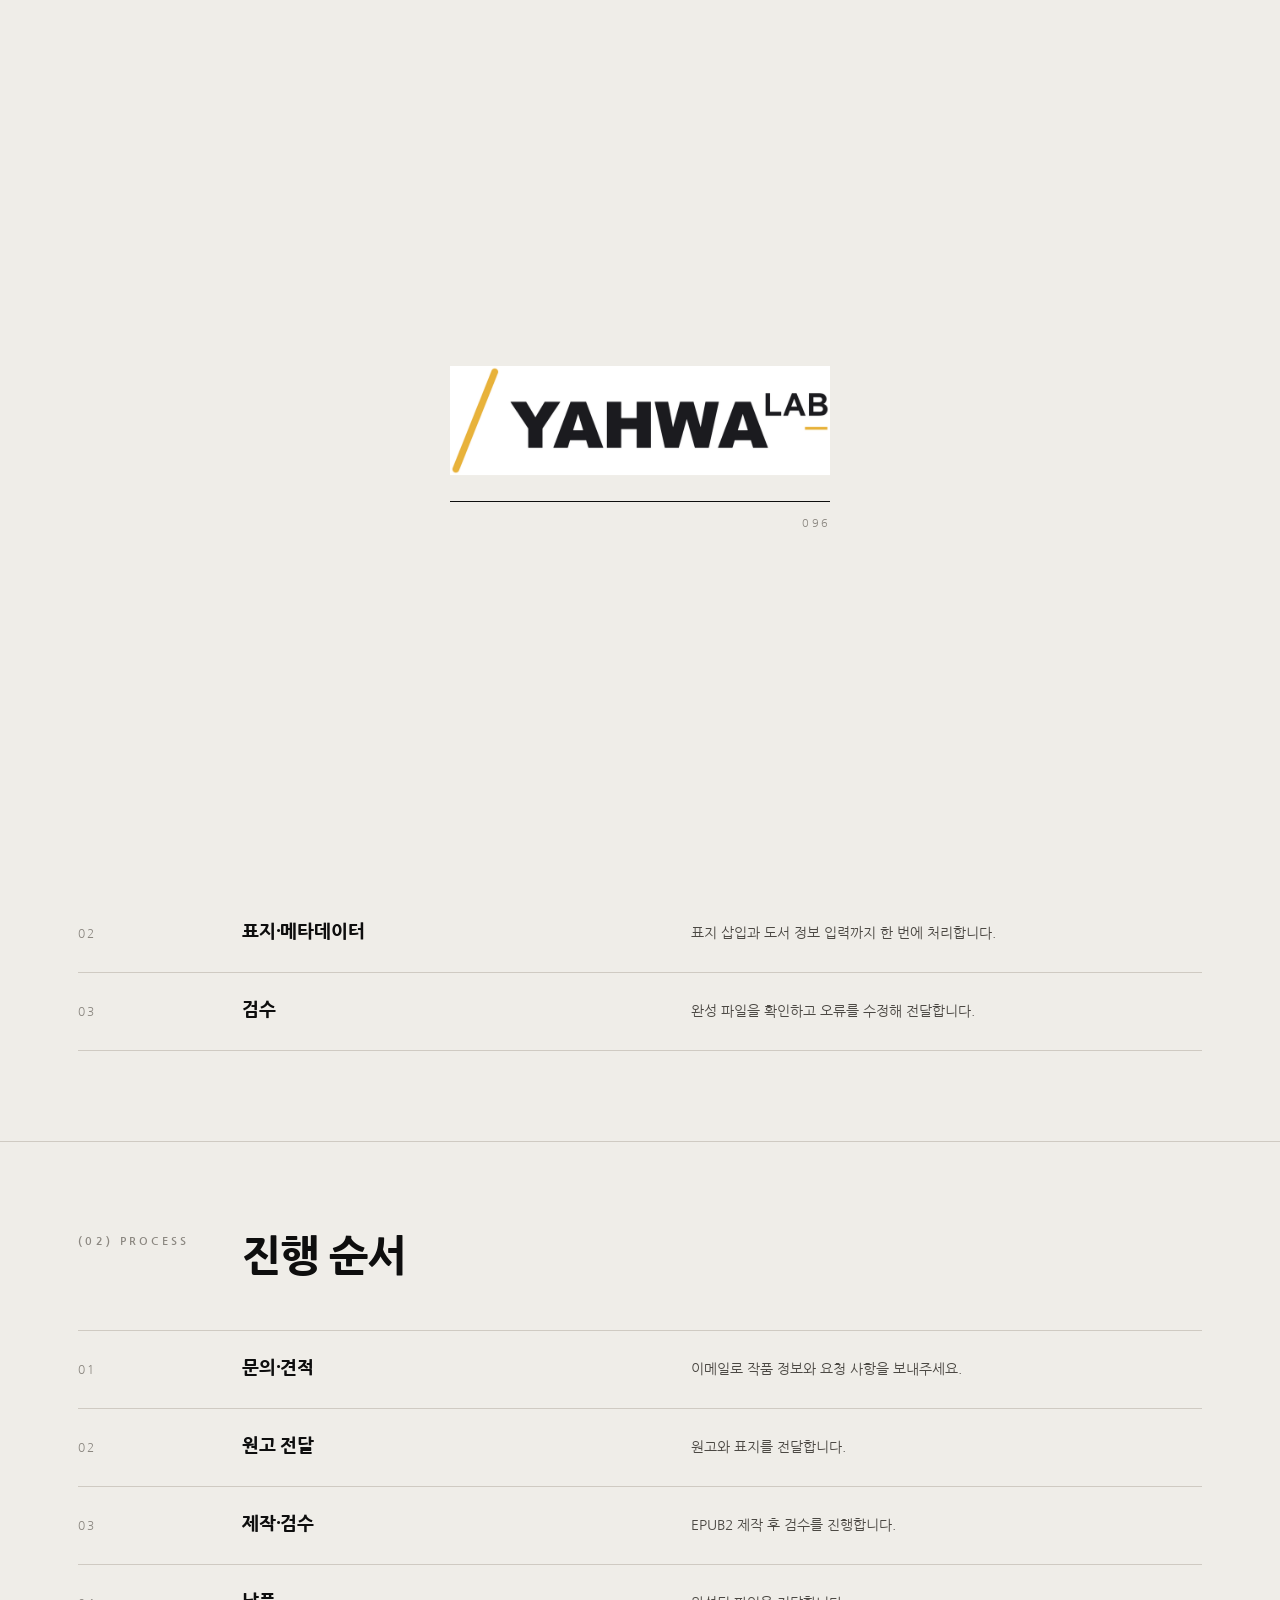
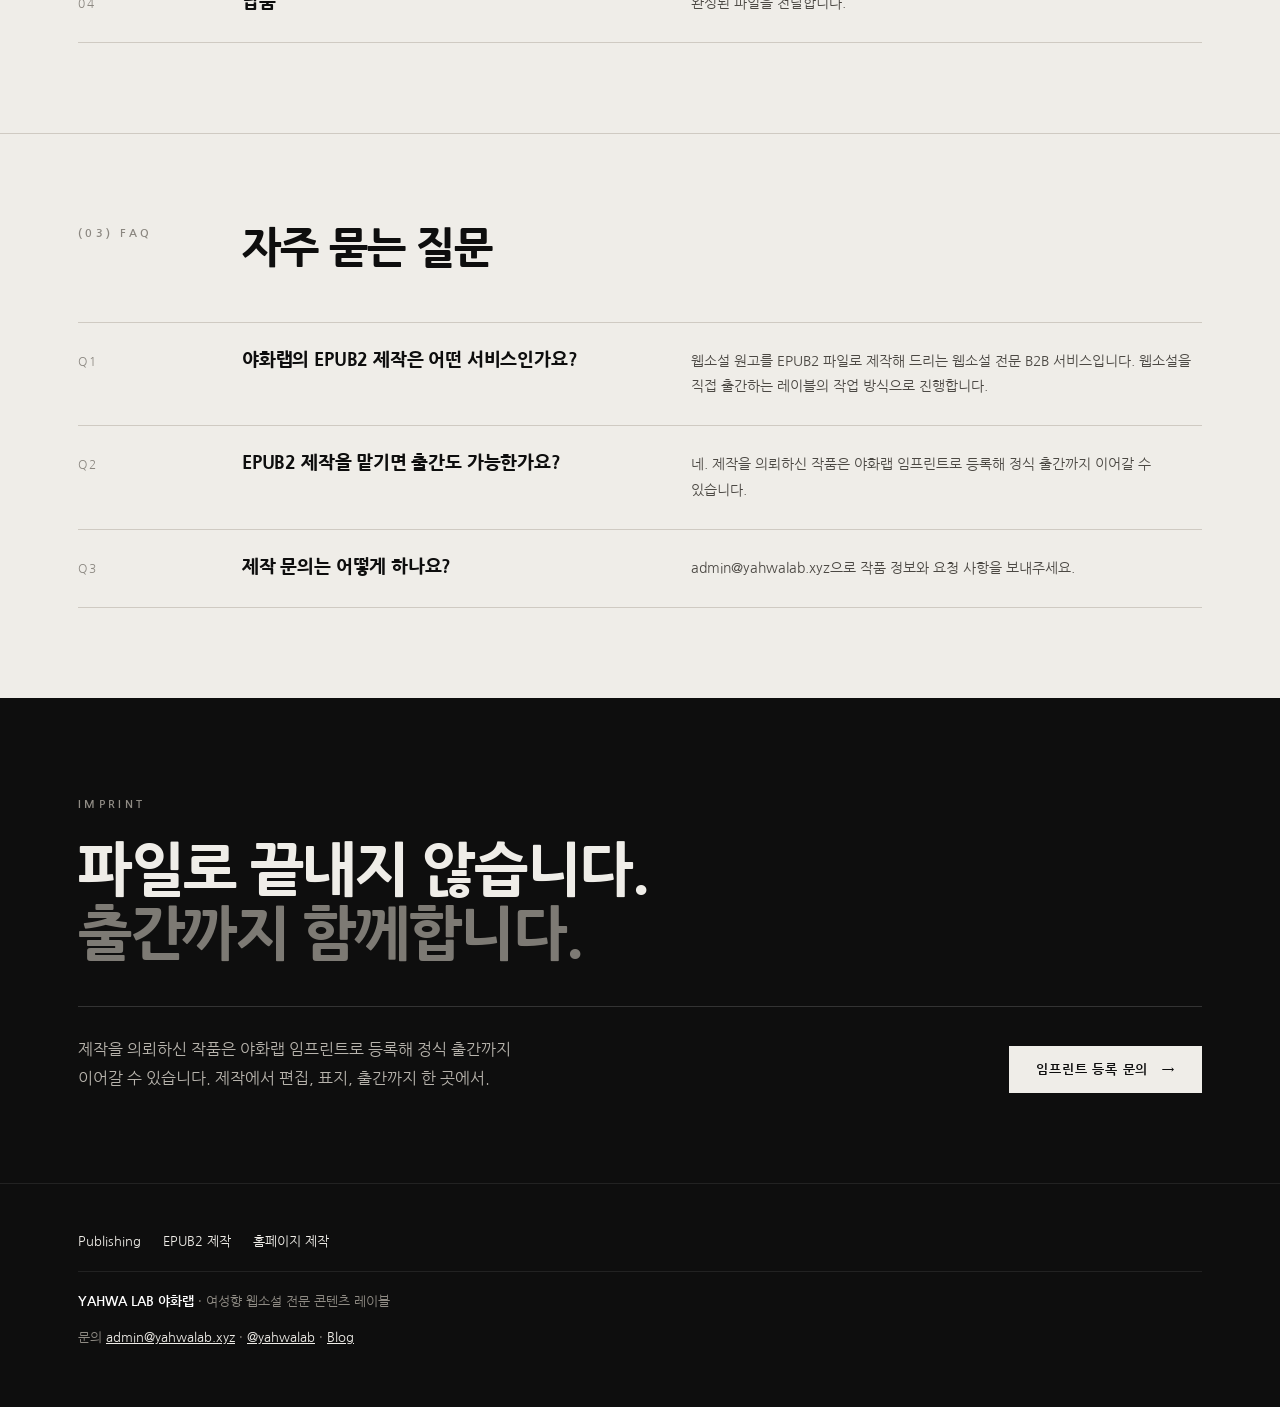
==== commit c64308bc: "Add files via upload" ====
--- a/epub2/index.html
+++ b/epub2/index.html
@@ -79,5 +79,6 @@
 </div></div>
 
 <script src="../js/main.js" defer></script>
+<!-- Cloudflare Web Analytics --><script type='module' src='https://static.cloudflareinsights.com/beacon.min.js' data-cf-beacon='{"token": "4b665a9471f0430cab8d0937a9870159"}'></script><!-- End Cloudflare Web Analytics -->
 </body>
 </html>
--- a/css/style.css
+++ b/css/style.css
@@ -161,3 +161,6 @@
   .m4{padding:0 12px}.m4 .hd{gap:10px}.m4 .hd span:nth-last-child(-n+2){display:none}.m4 .bn{padding:12px 14px}.m4 .bn h5{font-size:15px}.m4 .bn i{width:46px;height:64px}.m4 .bk5{grid-template-columns:repeat(4,1fr);gap:6px}.m4 .bk5>div:nth-child(5){display:none}
   .m3 h5{font-size:52px}.m3 .nv{gap:12px;padding:6px 14px}.m3 .gl{width:90%}
 }
+
+/* 표지·로고 이미지 보호(억제용): 끌어가기·길게 누르기·이미지 주소 복사 메뉴가 표지에서 뜨지 않게 함 */
+.works .cvi,.sub .box img{-webkit-user-drag:none;user-drag:none;-webkit-user-select:none;user-select:none;-webkit-touch-callout:none;pointer-events:none}
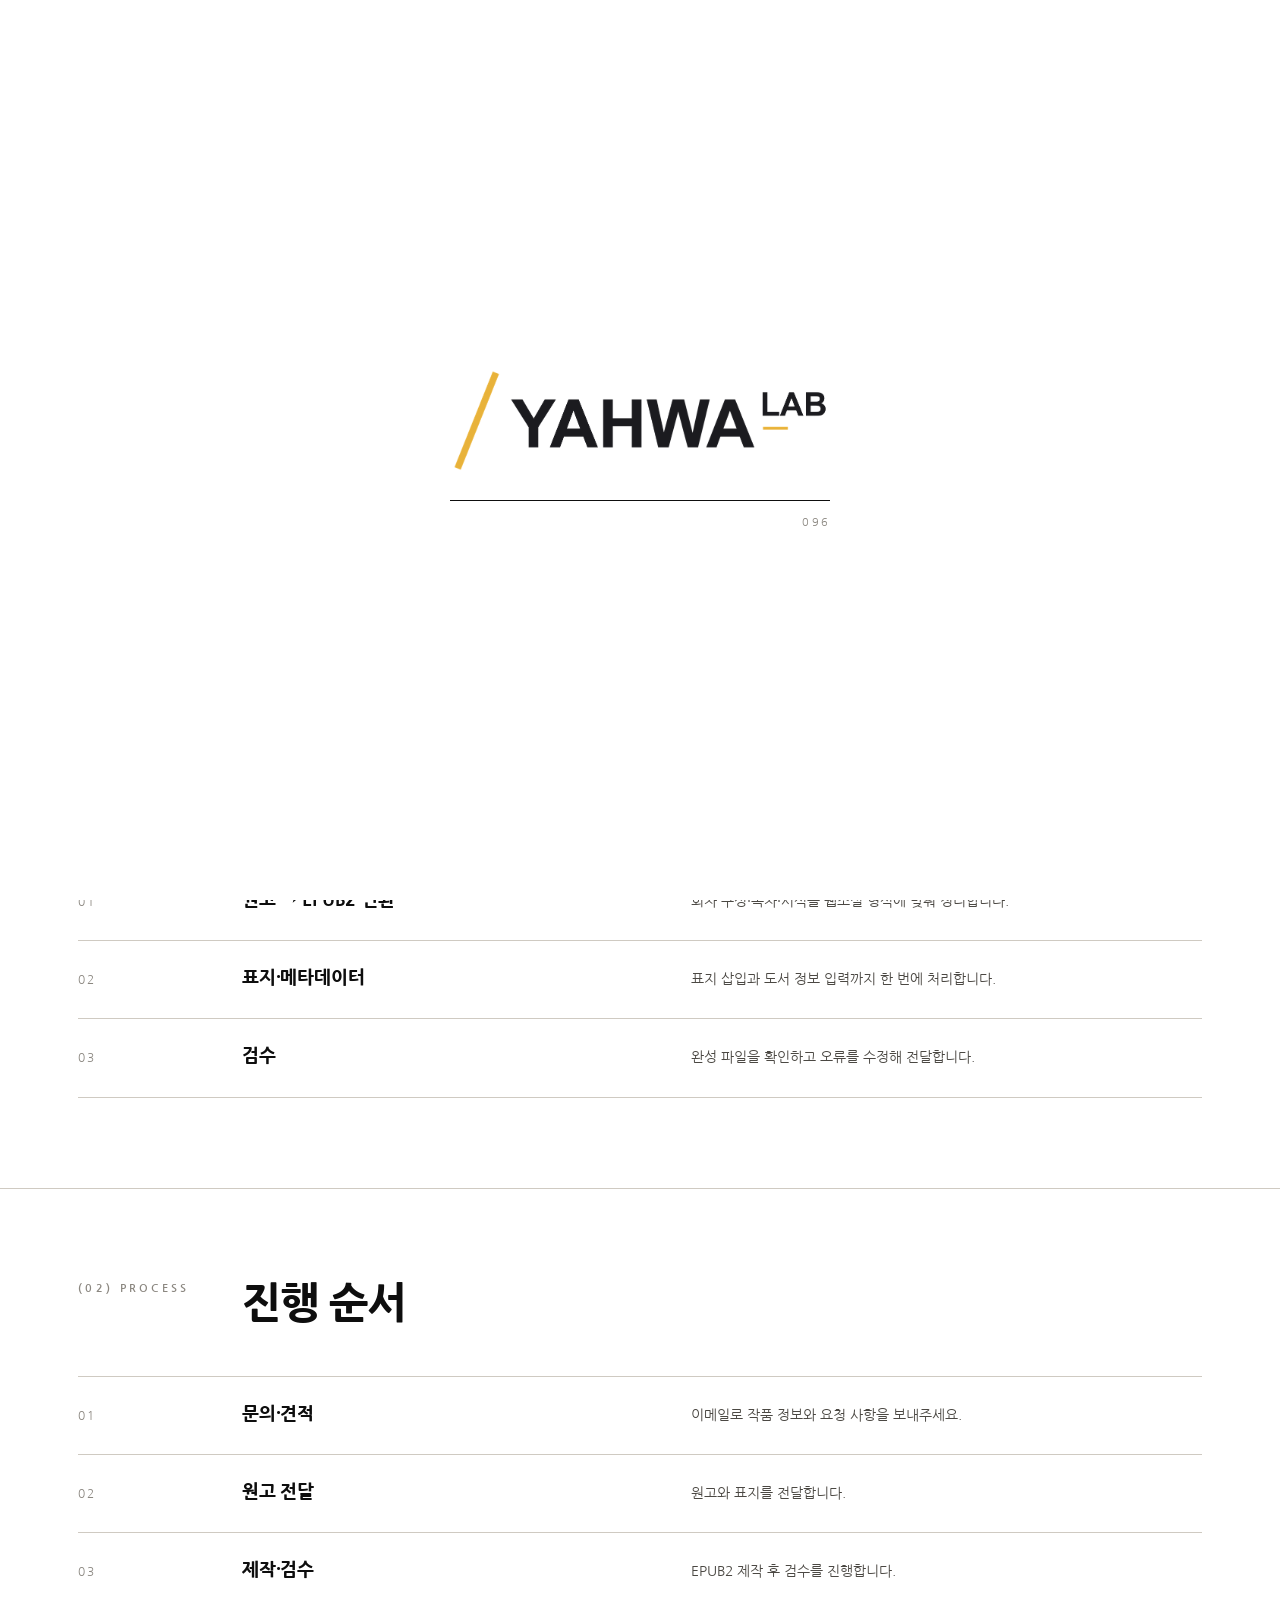
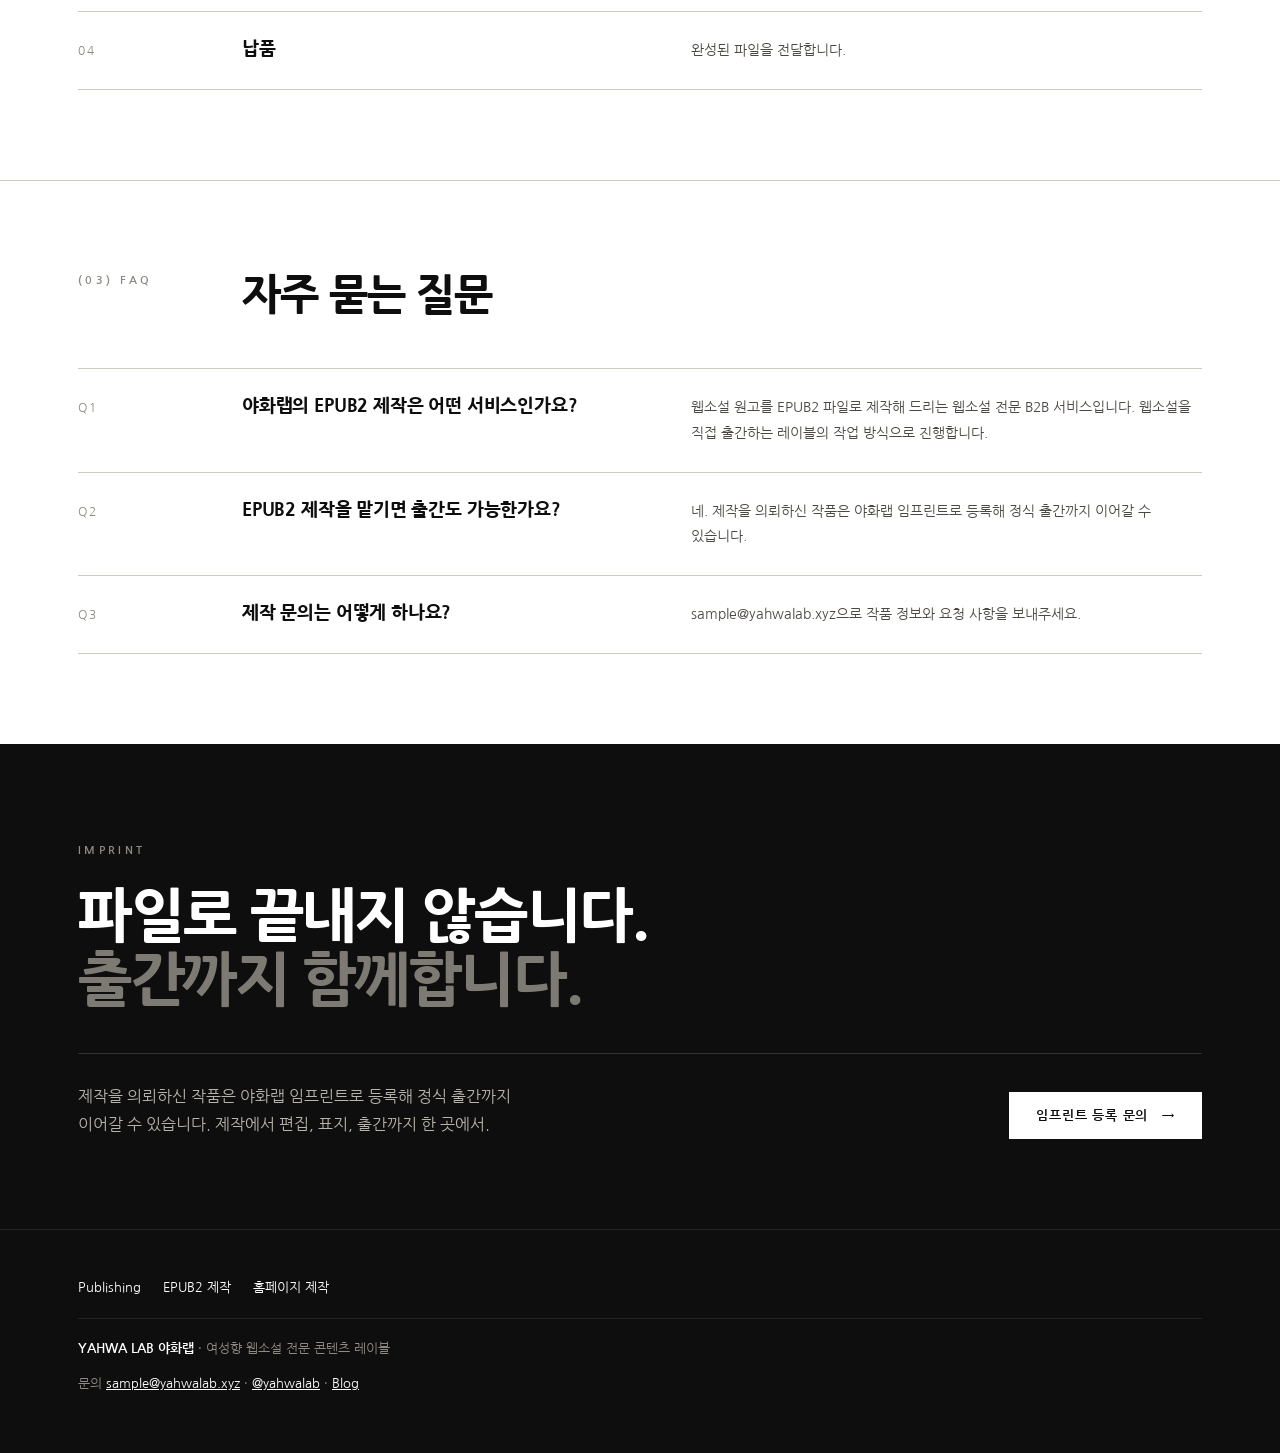
==== commit 44a0d31c: "Add files via upload" ====
--- a/epub2/index.html
+++ b/epub2/index.html
@@ -6,7 +6,7 @@
 <title>웹소설 EPUB2 제작 · 임프린트 출간 (B2B) | 야화랩 YAHWA LAB</title>
 <meta name="description" content="웹소설 전문 EPUB2 제작 서비스. 원고를 EPUB2 파일로 제작하고, 제작을 의뢰한 작품은 야화랩 임프린트로 등록해 출간까지 진행할 수 있습니다. 작가·출판사·레이블 대상 B2B.">
 <meta name="robots" content="index,follow,max-snippet:-1,max-image-preview:large">
-<meta name="theme-color" content="#EFEDE8" media="(min-width: 721px)"><meta name="theme-color" content="#FFFFFF" media="(max-width: 720px)">
+<meta name="theme-color" content="#FFFFFF" media="(min-width: 721px)"><meta name="theme-color" content="#FFFFFF" media="(max-width: 720px)">
 <link rel="canonical" href="https://yahwalab.xyz/epub2/">
 <meta property="og:type" content="website"><meta property="og:locale" content="ko_KR"><meta property="og:site_name" content="야화랩"><meta name="application-name" content="야화랩"><meta property="og:url" content="https://yahwalab.xyz/epub2/"><meta property="og:title" content="웹소설 EPUB2 제작 · 임프린트 출간 (B2B) | 야화랩 YAHWA LAB"><meta property="og:description" content="웹소설 전문 EPUB2 제작 서비스. 원고를 EPUB2 파일로 제작하고, 제작을 의뢰한 작품은 야화랩 임프린트로 등록해 출간까지 진행할 수 있습니다. 작가·출판사·레이블 대상 B2B."><meta property="og:image" content="https://yahwalab.xyz/assets/og-image.png"><meta property="og:image:width" content="1200"><meta property="og:image:height" content="630"><meta property="og:image:alt" content="야화랩 YAHWA LAB 로고">
 <meta name="twitter:card" content="summary_large_image"><meta name="twitter:site" content="@yahwalab"><meta name="twitter:image" content="https://yahwalab.xyz/assets/og-image.png">
@@ -15,22 +15,22 @@
 <link rel="icon" href="../assets/favicon.svg" type="image/svg+xml">
 <link rel="icon" href="../assets/favicon-192.png" type="image/png" sizes="192x192">
 <link rel="apple-touch-icon" href="../assets/apple-touch-icon.png">
-<script type="application/ld+json">{"@context": "https://schema.org", "@graph": [{"@type": "Organization", "@id": "https://yahwalab.xyz/#org", "name": "야화랩", "alternateName": ["YAHWA LAB", "Yahwa Lab"], "url": "https://yahwalab.xyz/", "logo": "https://yahwalab.xyz/assets/img/logo-yahwa.png", "description": "야화랩(YAHWA LAB)은 BL을 중심으로 로맨스·로맨스 판타지·GL 웹소설을 기획·편집·출간하는 여성향 웹소설 전문 콘텐츠 레이블입니다. 웹소설 전문 EPUB2 제작과 B2B 홍보 홈페이지 제작도 제공합니다.", "email": "admin@yahwalab.xyz", "contactPoint": [{"@type": "ContactPoint", "contactType": "editorial submissions", "email": "editor@yahwalab.xyz", "availableLanguage": "ko"}, {"@type": "ContactPoint", "contactType": "customer service", "email": "admin@yahwalab.xyz", "availableLanguage": "ko"}], "knowsLanguage": "ko", "sameAs": ["https://x.com/yahwalab", "https://blog.naver.com/yahwalab"], "brand": {"@type": "Brand", "name": "트루비", "alternateName": "TRUE B", "description": "야화랩의 BL 전문 서브레이블"}}, {"@type": "WebSite", "@id": "https://yahwalab.xyz/#website", "name": "야화랩", "url": "https://yahwalab.xyz/", "inLanguage": "ko", "publisher": {"@id": "https://yahwalab.xyz/#org"}, "alternateName": ["YAHWA LAB", "야화랩 YAHWA LAB"]}, {"@type": "WebPage", "@id": "https://yahwalab.xyz/epub2/#page", "url": "https://yahwalab.xyz/epub2/", "name": "웹소설 EPUB2 제작 · 임프린트 출간 (B2B) | 야화랩 YAHWA LAB", "description": "웹소설 전문 EPUB2 제작 서비스. 원고를 EPUB2 파일로 제작하고, 제작을 의뢰한 작품은 야화랩 임프린트로 등록해 출간까지 진행할 수 있습니다. 작가·출판사·레이블 대상 B2B.", "inLanguage": "ko", "isPartOf": {"@id": "https://yahwalab.xyz/#website"}, "about": {"@id": "https://yahwalab.xyz/#org"}}, {"@type": "Service", "@id": "https://yahwalab.xyz/epub2/#service", "name": "웹소설 전문 EPUB2 제작", "serviceType": "EPUB2 제작", "provider": {"@id": "https://yahwalab.xyz/#org"}, "areaServed": "KR", "audience": {"@type": "BusinessAudience", "name": "웹소설 작가·출판사·콘텐츠 레이블"}, "description": "웹소설 전문 EPUB2 제작 서비스. 원고를 EPUB2 파일로 제작하고, 제작을 의뢰한 작품은 야화랩 임프린트로 등록해 출간까지 진행할 수 있습니다. 작가·출판사·레이블 대상 B2B.", "url": "https://yahwalab.xyz/epub2/"}, {"@type": "FAQPage", "mainEntity": [{"@type": "Question", "name": "야화랩의 EPUB2 제작은 어떤 서비스인가요?", "acceptedAnswer": {"@type": "Answer", "text": "웹소설 원고를 EPUB2 파일로 제작해 드리는 웹소설 전문 B2B 서비스입니다. 웹소설을 직접 출간하는 레이블의 작업 방식으로 진행합니다."}}, {"@type": "Question", "name": "EPUB2 제작을 맡기면 출간도 가능한가요?", "acceptedAnswer": {"@type": "Answer", "text": "네. 제작을 의뢰하신 작품은 야화랩 임프린트로 등록해 정식 출간까지 이어갈 수 있습니다."}}, {"@type": "Question", "name": "제작 문의는 어떻게 하나요?", "acceptedAnswer": {"@type": "Answer", "text": "admin@yahwalab.xyz으로 작품 정보와 요청 사항을 보내주세요."}}]}, {"@type": "BreadcrumbList", "itemListElement": [{"@type": "ListItem", "position": 1, "name": "Publishing", "item": "https://yahwalab.xyz/"}, {"@type": "ListItem", "position": 2, "name": "EPUB2 제작", "item": "https://yahwalab.xyz/epub2/"}]}]}</script>
+<script type="application/ld+json">{"@context": "https://schema.org", "@graph": [{"@type": "Organization", "@id": "https://yahwalab.xyz/#org", "name": "야화랩", "alternateName": ["YAHWA LAB", "Yahwa Lab"], "url": "https://yahwalab.xyz/", "logo": "https://yahwalab.xyz/assets/img/logo-yahwa.png", "description": "야화랩(YAHWA LAB)은 BL을 중심으로 로맨스·로맨스 판타지·GL 웹소설을 기획·편집·출간하는 여성향 웹소설 전문 콘텐츠 레이블입니다. 웹소설 전문 EPUB2 제작과 B2B 홍보 홈페이지 제작도 제공합니다.", "email": "sample@yahwalab.xyz", "contactPoint": [{"@type": "ContactPoint", "contactType": "editorial submissions", "email": "sample@yahwalab.xyz", "availableLanguage": "ko"}, {"@type": "ContactPoint", "contactType": "customer service", "email": "sample@yahwalab.xyz", "availableLanguage": "ko"}], "knowsLanguage": "ko", "sameAs": ["https://x.com/yahwalab", "https://blog.naver.com/yahwalab"], "brand": {"@type": "Brand", "name": "트루비", "alternateName": "TRUE B", "description": "야화랩의 BL 전문 서브레이블"}}, {"@type": "WebSite", "@id": "https://yahwalab.xyz/#website", "name": "야화랩", "url": "https://yahwalab.xyz/", "inLanguage": "ko", "publisher": {"@id": "https://yahwalab.xyz/#org"}, "alternateName": ["YAHWA LAB", "야화랩 YAHWA LAB"]}, {"@type": "WebPage", "@id": "https://yahwalab.xyz/epub2/#page", "url": "https://yahwalab.xyz/epub2/", "name": "웹소설 EPUB2 제작 · 임프린트 출간 (B2B) | 야화랩 YAHWA LAB", "description": "웹소설 전문 EPUB2 제작 서비스. 원고를 EPUB2 파일로 제작하고, 제작을 의뢰한 작품은 야화랩 임프린트로 등록해 출간까지 진행할 수 있습니다. 작가·출판사·레이블 대상 B2B.", "inLanguage": "ko", "isPartOf": {"@id": "https://yahwalab.xyz/#website"}, "about": {"@id": "https://yahwalab.xyz/#org"}}, {"@type": "Service", "@id": "https://yahwalab.xyz/epub2/#service", "name": "웹소설 전문 EPUB2 제작", "serviceType": "EPUB2 제작", "provider": {"@id": "https://yahwalab.xyz/#org"}, "areaServed": "KR", "audience": {"@type": "BusinessAudience", "name": "웹소설 작가·출판사·콘텐츠 레이블"}, "description": "웹소설 전문 EPUB2 제작 서비스. 원고를 EPUB2 파일로 제작하고, 제작을 의뢰한 작품은 야화랩 임프린트로 등록해 출간까지 진행할 수 있습니다. 작가·출판사·레이블 대상 B2B.", "url": "https://yahwalab.xyz/epub2/"}, {"@type": "FAQPage", "mainEntity": [{"@type": "Question", "name": "야화랩의 EPUB2 제작은 어떤 서비스인가요?", "acceptedAnswer": {"@type": "Answer", "text": "웹소설 원고를 EPUB2 파일로 제작해 드리는 웹소설 전문 B2B 서비스입니다. 웹소설을 직접 출간하는 레이블의 작업 방식으로 진행합니다."}}, {"@type": "Question", "name": "EPUB2 제작을 맡기면 출간도 가능한가요?", "acceptedAnswer": {"@type": "Answer", "text": "네. 제작을 의뢰하신 작품은 야화랩 임프린트로 등록해 정식 출간까지 이어갈 수 있습니다."}}, {"@type": "Question", "name": "제작 문의는 어떻게 하나요?", "acceptedAnswer": {"@type": "Answer", "text": "sample@yahwalab.xyz으로 작품 정보와 요청 사항을 보내주세요."}}]}, {"@type": "BreadcrumbList", "itemListElement": [{"@type": "ListItem", "position": 1, "name": "Publishing", "item": "https://yahwalab.xyz/"}, {"@type": "ListItem", "position": 2, "name": "EPUB2 제작", "item": "https://yahwalab.xyz/epub2/"}]}]}</script>
 <script>try{if(sessionStorage.getItem('yw_ld')==='1')document.documentElement.className='seen'}catch(e){}</script>
 <link rel="preload" as="image" href="../assets/img/logo-yahwa.png">
 <link rel="preconnect" href="https://fonts.googleapis.com"><link rel="preconnect" href="https://fonts.gstatic.com" crossorigin>
-<link href="https://fonts.googleapis.com/css2?family=Nanum+Gothic:wght@400;700;800&display=swap" rel="stylesheet">
+<link href="https://fonts.googleapis.com/css2?family=Nanum+Gothic:wght@400;700;800&display=swap" rel="stylesheet" media="print" onload="this.media='all'"><noscript><link href="https://fonts.googleapis.com/css2?family=Nanum+Gothic:wght@400;700;800&display=swap" rel="stylesheet"></noscript>
 <link rel="stylesheet" href="../css/style.css">
 <noscript><style>#ld{display:none}</style></noscript>
 </head>
 <body>
 <a class="skip" href="#main">본문 바로가기</a>
 <div id="ld" aria-hidden="true"><i></i><i></i>
-  <div class="c"><img src="../assets/img/logo-yahwa.png" alt=""><div class="pr"><b></b></div><div class="n" id="cn">000</div></div>
+  <div class="c"><img src="../assets/img/logo-yahwa.png" width="1000" height="282" alt=""><div class="pr"><b></b></div><div class="n" id="cn">000</div></div>
 </div>
 
 <header><div class="wrap">
-  <a href="../" id="home" aria-label="야화랩 홈 (Publishing)"><img src="../assets/img/logo-yahwa.png" alt="야화랩 YAHWA LAB"></a>
+  <a href="../" id="home" aria-label="야화랩 홈 (Publishing)"><img src="../assets/img/logo-yahwa.png" width="1000" height="282" alt="야화랩 YAHWA LAB"></a>
   <nav aria-label="주요 메뉴"><a href="../"><sup>01</sup>Publishing</a><a href="../epub2/" aria-current="page"><sup>02</sup>EPUB2 제작</a><a href="../web-production/"><sup>03</sup>홈페이지 제작</a></nav>
 </div></header>
 
@@ -38,7 +38,7 @@
   <div class="hero"><div class="wrap">
     <div class="meta"><span class="lb">N° 02 — EPUB2 Production</span><span class="lb">B2B · 웹소설 전문</span></div>
     <h1>웹소설의 원고를<br><span>정확한 EPUB2로.</span></h1>
-    <div class="row"><p>웹소설을 직접 출간하는 레이블의 작업 방식으로, 원고를 EPUB2 파일로 만들어 드립니다.</p><a class="btn" data-m="make" href="mailto:admin@yahwalab.xyz">제작 문의</a></div>
+    <div class="row"><p>웹소설을 직접 출간하는 레이블의 작업 방식으로, 원고를 EPUB2 파일로 만들어 드립니다.</p><a class="btn" data-m="make" href="mailto:sample@yahwalab.xyz">제작 문의</a></div>
   </div></div>
   <section><div class="wrap"><div class="sh"><span class="lb">(01) Service</span><h2>제공 서비스</h2></div>
     <div class="rows">
@@ -58,24 +58,24 @@
     <div class="rows">
       <div><span class="n">Q1</span><h3>야화랩의 EPUB2 제작은 어떤 서비스인가요?</h3><p>웹소설 원고를 EPUB2 파일로 제작해 드리는 웹소설 전문 B2B 서비스입니다. 웹소설을 직접 출간하는 레이블의 작업 방식으로 진행합니다.</p></div>
       <div><span class="n">Q2</span><h3>EPUB2 제작을 맡기면 출간도 가능한가요?</h3><p>네. 제작을 의뢰하신 작품은 야화랩 임프린트로 등록해 정식 출간까지 이어갈 수 있습니다.</p></div>
-      <div><span class="n">Q3</span><h3>제작 문의는 어떻게 하나요?</h3><p>admin@yahwalab.xyz으로 작품 정보와 요청 사항을 보내주세요.</p></div>
+      <div><span class="n">Q3</span><h3>제작 문의는 어떻게 하나요?</h3><p>sample@yahwalab.xyz으로 작품 정보와 요청 사항을 보내주세요.</p></div>
     </div></div></section>
   <section class="imp"><div class="wrap"><span class="lb">Imprint</span>
     <h2>파일로 끝내지 않습니다.<br><span>출간까지 함께합니다.</span></h2>
     <div class="r"><p>제작을 의뢰하신 작품은 야화랩 임프린트로 등록해 정식 출간까지 이어갈 수 있습니다. 제작에서 편집, 표지, 출간까지 한 곳에서.</p>
-      <a class="btn l" data-m="make" href="mailto:admin@yahwalab.xyz">임프린트 등록 문의</a></div></div></section>
+      <a class="btn l" data-m="make" href="mailto:sample@yahwalab.xyz">임프린트 등록 문의</a></div></div></section>
 </main>
 
 <footer><div class="wrap">
   <div class="fn"><a href="../">Publishing</a><a href="../epub2/">EPUB2 제작</a><a href="../web-production/">홈페이지 제작</a></div>
   <p><b>YAHWA LAB 야화랩</b> · 여성향 웹소설 전문 콘텐츠 레이블</p>
-  <p>문의 <a href="mailto:admin@yahwalab.xyz">admin@yahwalab.xyz</a> · <a href="https://x.com/yahwalab" target="_blank" rel="noopener">@yahwalab</a> · <a href="https://blog.naver.com/yahwalab" target="_blank" rel="noopener">Blog</a></p>
+  <p>문의 <a href="mailto:sample@yahwalab.xyz">sample@yahwalab.xyz</a> · <a href="https://x.com/yahwalab" target="_blank" rel="noopener">@yahwalab</a> · <a href="https://blog.naver.com/yahwalab" target="_blank" rel="noopener">Blog</a></p>
 </div></footer>
 
-<div id="md" role="dialog" aria-modal="true" aria-label="문의 안내"><div class="mb">
+<div id="md" role="dialog" aria-modal="true" aria-labelledby="mT"><div class="mb">
   <button class="x" aria-label="닫기">×</button>
   <span class="lb" id="mE"></span><h2 id="mT"></h2><div id="mB"></div>
-  <div class="em"><code id="addr">admin@yahwalab.xyz</code><button class="btn" id="cp">이메일 복사</button></div>
+  <div class="em"><code id="addr">sample@yahwalab.xyz</code><button class="btn" id="cp">이메일 복사</button></div>
 </div></div>
 
 <script src="../js/main.js" defer></script>
--- a/css/style.css
+++ b/css/style.css
@@ -1,26 +1,29 @@
 :root{box-sizing:border-box;padding-top:env(safe-area-inset-top,0px);padding-bottom:env(safe-area-inset-bottom,0px);
---bone:#EFEDE8;--ink:#0E0E0E;--g:#8B8780;--hl:#CFCAC2;--sans:'Nanum Gothic','나눔고딕',NanumGothic,'나눔굴림','Malgun Gothic',sans-serif;--e:cubic-bezier(.76,0,.24,1)}
+--bone:#FFFFFF;--acc:#E8B23A;--eo:cubic-bezier(.16,1,.3,1);--spring:cubic-bezier(.34,1.56,.64,1);--ink:#0E0E0E;--g:#8B8780;--hl:#CFCAC2;--sans:'Nanum Gothic','나눔고딕',NanumGothic,'나눔굴림','Malgun Gothic',sans-serif;--e:cubic-bezier(.76,0,.24,1)}
 html{scroll-padding-top:env(safe-area-inset-top,0px);color-scheme:light}*{box-sizing:border-box}
 body{margin:0;background:var(--bone);color:var(--ink);font-family:var(--sans);line-height:1.8;word-break:keep-all}
-img{mix-blend-mode:multiply}
+img{mix-blend-mode:normal}
 .wrap{max-width:1180px;margin:0 auto;padding:0 28px}
 p{margin:0 0 12px}.lb{font-size:11px;letter-spacing:.3em;text-transform:uppercase;color:var(--g);font-weight:700}
 h1,h2,h3{margin:0;font-weight:800;letter-spacing:-.025em;line-height:1.18}
 h2{font-size:clamp(24px,3.6vw,42px)}h3{font-size:18px;letter-spacing:-.01em}
 /* loader */
-#ld{position:fixed;inset:0;z-index:99;cursor:pointer;display:grid;place-items:center;pointer-events:auto}
-#ld i{position:absolute;top:0;bottom:0;width:50.1%;background:var(--bone);transition:transform 1.1s var(--e)}
-#ld i:first-child{left:0}#ld i:nth-child(2){right:0}
-#ld.out i:first-child{transform:translateX(-100%)}#ld.out i:nth-child(2){transform:translateX(100%)}
-#ld .c{position:relative;z-index:2;display:flex;flex-direction:column;align-items:center;gap:26px;width:min(380px,76vw);transition:opacity .5s}
-#ld.out .c{opacity:0}
-#ld img{width:100%;opacity:0;animation:up 1s var(--e) .2s forwards}
+#ld{position:fixed;inset:0;z-index:99;cursor:pointer;display:grid;place-items:center;pointer-events:auto;overflow:hidden}
+#ld i{position:absolute;inset:0;transition:transform 1.15s var(--e),border-radius 1.15s var(--e)}
+#ld i:first-child{background:var(--ink);z-index:1}
+#ld i:nth-child(2){background:#fff;z-index:2}
+#ld.out{pointer-events:none}
+#ld.out i{border-radius:0 0 50% 50%/0 0 12vh 12vh;transform:translateY(-102%)}
+#ld.out i:first-child{transition-delay:.16s}
+#ld .c{position:relative;z-index:3;display:flex;flex-direction:column;align-items:center;gap:26px;width:min(380px,76vw);transition:opacity .45s,transform .7s var(--e)}
+#ld.out .c{opacity:0;transform:scale(.94) translateY(-10px)}
+#ld img{width:100%;height:auto;clip-path:inset(0 100% 0 0);animation:ldr 1.2s var(--e) .15s forwards}
 #ld .pr{width:100%;height:1px;background:var(--hl);position:relative;overflow:hidden}
 #ld .pr b{position:absolute;inset:0;background:var(--ink);transform:scaleX(0);transform-origin:left;animation:bar 2.2s var(--e) .4s forwards}
 #ld .n{align-self:flex-end;font-size:11px;letter-spacing:.2em;font-variant-numeric:tabular-nums;color:var(--g);margin-top:-14px}
-@keyframes up{from{opacity:0;transform:translateY(14px)}to{opacity:1;transform:none}}@keyframes bar{to{transform:scaleX(1)}}
+@keyframes ldr{from{clip-path:inset(0 100% 0 0);transform:translateY(12px)}to{clip-path:inset(0 0 0 0);transform:none}}@keyframes bar{to{transform:scaleX(1)}}
 /* header */
-header{position:sticky;top:env(safe-area-inset-top,0px);z-index:30;background:rgba(239,237,232,.92);backdrop-filter:blur(10px);border-bottom:1px solid var(--hl)}
+header{position:sticky;top:env(safe-area-inset-top,0px);z-index:30;background:rgba(255,255,255,.92);backdrop-filter:blur(10px);border-bottom:1px solid var(--hl)}
 header .wrap{display:flex;justify-content:space-between;align-items:center;gap:12px;flex-wrap:wrap;padding-top:14px;padding-bottom:14px}
 header img{height:40px;display:block}header #home{display:block;line-height:0}
 nav{display:flex;gap:30px}
@@ -28,7 +31,7 @@
 nav a sup{font-size:9px;margin-right:6px;letter-spacing:.1em}
 nav a::after{content:"";position:absolute;left:0;right:0;bottom:0;height:1px;background:var(--ink);transform:scaleX(0);transform-origin:right;transition:transform .5s var(--e)}
 nav a:hover,nav a[aria-current=page]{color:var(--ink)}nav a[aria-current=page]::after{transform:scaleX(1);transform-origin:left}
-@keyframes pin{from{opacity:0;transform:translateY(18px)}to{opacity:1;transform:none}}main{animation:pin .8s var(--e)}
+@keyframes pin{from{opacity:0;transform:translateY(18px)}to{opacity:1;transform:none}}
 /* hero */
 .hero .wrap{padding-top:clamp(60px,12vh,120px);padding-bottom:64px}
 .hero .meta{display:flex;justify-content:space-between;padding-bottom:18px;border-bottom:1px solid var(--ink);margin-bottom:clamp(40px,8vh,80px)}
@@ -36,10 +39,11 @@
 .hero h1 span{color:var(--g)}
 .hero .row{display:flex;justify-content:space-between;align-items:flex-end;gap:32px;flex-wrap:wrap;margin-top:clamp(40px,8vh,80px)}
 .hero .row p{max-width:380px;color:#4b4843;font-size:15px;margin:0}
-.btn{display:inline-flex;align-items:center;gap:14px;font:700 13px var(--sans);letter-spacing:.06em;padding:16px 26px;border:1px solid var(--ink);background:var(--ink);color:var(--bone);cursor:pointer;text-decoration:none;transition:.4s var(--e)}
-.btn::after{content:"→";transition:transform .4s var(--e)}.btn:hover{background:transparent;color:var(--ink)}.btn:hover::after{transform:translateX(5px)}
-.btn.o{background:transparent;color:var(--ink)}.btn.o:hover{background:var(--ink);color:var(--bone)}
-.btn.l{background:var(--bone);color:var(--ink);border-color:var(--bone)}.btn.l:hover{background:transparent;color:var(--bone)}
+.btn{position:relative;isolation:isolate;overflow:hidden;display:inline-flex;align-items:center;gap:14px;font:700 13px var(--sans);letter-spacing:.06em;padding:16px 26px;border:1px solid var(--ink);background:var(--ink);color:var(--bone);cursor:pointer;text-decoration:none;transition:color .45s var(--e)}
+.btn::before{content:"";position:absolute;inset:-1px;z-index:-1;background:var(--bone);transform:translateY(101%);transition:transform .55s var(--e)}
+.btn::after{content:"→";transition:transform .4s var(--e)}.btn:hover{color:var(--ink)}.btn:hover::before{transform:none}.btn:hover::after{transform:translateX(5px)}
+.btn.o{background:transparent;color:var(--ink)}.btn.o::before{background:var(--ink)}.btn.o:hover{color:var(--bone)}
+.btn.l{background:var(--bone);color:var(--ink);border-color:var(--bone)}.btn.l::before{background:var(--ink)}.btn.l:hover{color:var(--bone)}
 section{padding:clamp(64px,10vh,110px) 0;border-top:1px solid var(--hl)}
 .sh{display:grid;grid-template-columns:140px 1fr;gap:24px;margin-bottom:48px}@media(max-width:720px){.sh{grid-template-columns:1fr;gap:10px}}
 /* works */
@@ -56,7 +60,7 @@
 .ph{font-size:12px;color:var(--g);margin-top:28px}
 /* sub label */
 .sub{display:grid;grid-template-columns:1fr 1fr;gap:48px;align-items:center}@media(max-width:720px){.sub{grid-template-columns:1fr}}
-.sub .box{aspect-ratio:1;background:#fff;display:grid;place-items:center}.sub .box img{width:42%}
+.sub .box{aspect-ratio:1;background:#fff;display:grid;place-items:center;border:1px solid var(--hl)}.sub .box img{width:40%}
 .chips span{display:inline-block;border:1px solid var(--ink);font-size:12px;font-weight:700;padding:4px 14px;margin:0 6px 6px 0;border-radius:99px}
 /* rows */
 .rows>div{display:grid;grid-template-columns:140px 1fr 1.2fr;gap:24px;padding:26px 0;border-top:1px solid var(--hl);align-items:baseline;transition:padding .5s var(--e)}
@@ -126,11 +130,11 @@
   h1,h2,.hero h1,.imp h2,.mb h2,.nf h1{line-height:1.5em}
   .sub .box{border:1px solid var(--hl)}
   .wrap{padding-left:max(20px,env(safe-area-inset-left,0px));padding-right:max(20px,env(safe-area-inset-right,0px))}
-  /* 헤더: 로고 중앙 + 3분할 탭바 (모바일에서는 화면을 덜 가리도록 고정하지 않음) */
+  /* 헤더: 로고 중앙 + 균등 분할 탭바 (모바일에서는 화면을 덜 가리도록 고정하지 않음) */
   header{position:static}
   header .wrap{gap:10px;padding-top:16px;padding-bottom:0}
   header img{height:32px}
-  nav{justify-content:stretch;display:grid;grid-template-columns:repeat(3,1fr);gap:0;width:100%;border-top:1px solid var(--hl)}
+  nav{justify-content:stretch;display:grid;grid-auto-flow:column;grid-auto-columns:1fr;gap:0;width:100%;border-top:1px solid var(--hl)}
   nav a{display:flex;flex-direction:column;align-items:center;justify-content:center;min-height:52px;padding:8px 2px;font-size:12px;line-height:1.3;text-align:center;white-space:nowrap}
   nav a sup{display:block;margin:0 0 3px;font-size:9px}
   nav a::after{height:2px}
@@ -162,5 +166,207 @@
   .m3 h5{font-size:52px}.m3 .nv{gap:12px;padding:6px 14px}.m3 .gl{width:90%}
 }
 
-/* 표지·로고 이미지 보호(억제용): 끌어가기·길게 누르기·이미지 주소 복사 메뉴가 표지에서 뜨지 않게 함 */
-.works .cvi,.sub .box img{-webkit-user-drag:none;user-drag:none;-webkit-user-select:none;user-select:none;-webkit-touch-callout:none;pointer-events:none}
+
+/* ================= v2 · motion ================= */
+.hero{overflow-x:clip}
+.hero .wrap{padding-bottom:clamp(48px,8vh,80px)}
+.hero .meta{position:relative;border-bottom:0}
+.hero .meta::after{content:"";position:absolute;left:0;right:0;bottom:0;height:1px;background:var(--ink);transform:scaleX(0);transform-origin:left}
+.rd .hero .meta::after{animation:draw 1.6s var(--e) .1s forwards}
+@keyframes draw{to{transform:none}}
+#hsl.sw{animation:lbIn .8s var(--eo)}
+@keyframes lbIn{from{opacity:0;translate:0 10px}to{opacity:1;translate:none}}
+.rd header{animation:hdr 1.1s var(--eo) .15s both}
+@keyframes hdr{from{opacity:0;translate:0 -100%}to{opacity:1;translate:none}}
+
+/* slides */
+.hs .hs-vp{display:grid}
+.hs-s{grid-area:1/1;display:grid;grid-template-columns:minmax(0,1.3fr) minmax(0,1fr);gap:clamp(24px,5vw,64px);align-items:end;opacity:0;visibility:hidden;transition:opacity .35s var(--e) .3s,visibility 0s .9s}
+.hs-s.on{opacity:1;visibility:visible;transition:opacity .5s var(--e) .45s,visibility 0s}
+.hs-s .row{margin-top:clamp(28px,6vh,56px)}
+.hero.hs h1,.hero.hs .hs-h{font-size:clamp(28px,5vw,66px);letter-spacing:-.04em;line-height:1.1;max-width:none;margin:0}
+.hero .ln,.hero .ln>span{color:var(--ink)}.hero .ln.g,.hero .ln.g>span{color:var(--g)}
+.ln{display:block;overflow:hidden;padding:.1em 0 .14em;margin:-.1em 0 -.14em}
+.ln>span{display:block;transform:translateY(112%) rotate(4deg);transform-origin:0 100%}
+.rd .hs-s.on .ln>span{animation:lnIn 1.2s var(--eo) both;animation-delay:calc(.58s + var(--i)*.09s)}
+.rd .hs-s.out .ln>span{animation:lnOut .55s var(--e) both;animation-delay:calc(var(--i)*.04s)}
+@keyframes lnIn{from{transform:translateY(112%) rotate(4deg)}to{transform:none}}
+@keyframes lnOut{from{transform:none}to{transform:translateY(-112%) rotate(-3deg)}}
+.rw>*{opacity:0;translate:0 26px}
+.rd .hs-s.on .rw>*,.rd .hs-s.out .rw>*{animation:fup 1s var(--eo) both;animation-delay:calc(1.05s + var(--k,0)*.12s)}
+.rw>*:nth-child(2){--k:1}
+@keyframes fup{from{opacity:0;translate:0 26px}to{opacity:1;translate:none}}
+.hs-v{display:flex;flex-direction:column;justify-content:flex-end;align-items:center;min-width:0;position:relative}
+.hs-nt{font-size:12px;color:var(--g);margin:12px 0 0;align-self:flex-start}.hero .row p .hs-nt{display:block}
+
+/* slide 1 · cover fan */
+.fan{position:relative;width:100%;max-width:520px;aspect-ratio:1/.95;margin-left:auto;--px:0;--py:0}
+.fan .slash{position:absolute;left:2%;bottom:0;width:13px;height:92%;background:var(--acc);border-radius:2px;transform-origin:50% 100%;rotate:20deg;scale:1 0}
+.rd .hs-s.on .fan .slash,.rd .hs-s.out .fan .slash{animation:slash 1.3s var(--e) .55s forwards}
+@keyframes slash{to{scale:1 1}}
+.fc{position:absolute;bottom:5%;width:35%;rotate:var(--r);translate:0 var(--ty);z-index:var(--n);transform:translate(calc(var(--px)*var(--k)*1px),calc(var(--py)*var(--k)*.7px))}
+.fi{display:block;opacity:0;translate:0 130%;rotate:-16deg;scale:.84}
+.rd .hs-s.on .fi,.rd .hs-s.out .fi{animation:fcIn 1.3s var(--spring) both,flt 6.4s ease-in-out infinite;animation-delay:calc(.8s + var(--n)*.12s),calc(var(--n)*-1.4s)}
+@keyframes fcIn{from{opacity:0;translate:0 130%;rotate:-16deg;scale:.84}35%{opacity:1}to{opacity:1;translate:0 0;rotate:0deg;scale:1}}
+@keyframes flt{50%{transform:translateY(-9px)}}
+.fc.c-t{left:3%;bottom:35%;width:44%}.fc.c-y{right:0;bottom:5%;width:74%}
+.lc{position:relative;overflow:hidden;display:grid;place-items:center;background:#fff;border:1px solid var(--ink);border-radius:20px;box-shadow:0 34px 46px -26px rgba(0,0,0,.45);transition:transform .8s var(--eo)}
+.c-t .lc{aspect-ratio:1/1.08;padding:14%}.c-y .lc{aspect-ratio:2.5/1;padding:5% 7%}
+.lc img{display:block;width:100%;height:auto}
+.lc::after{content:"";position:absolute;inset:0;background:linear-gradient(105deg,transparent 38%,rgba(232,178,58,.3) 50%,transparent 62%);translate:-130% 0;transition:translate 1s var(--e)}
+.fc:hover{z-index:9}.fc:hover .lc{transform:translateY(-14px) rotate(-1.5deg) scale(1.03)}.fc:hover .lc::after{translate:130% 0}
+.orb{position:absolute;left:25%;top:38%;border-radius:50%;border:1px dashed #b9b5ad;translate:-50% -50%;opacity:0}
+.orb.o1{width:54%;aspect-ratio:1}.orb.o2{width:78%;aspect-ratio:1;border-color:var(--hl)}
+.rd .hs-s.on .orb,.rd .hs-s.out .orb{animation:orbIn 1.2s var(--eo) .6s forwards,spin 40s linear infinite}
+.rd .hs-s.on .o2,.rd .hs-s.out .o2{animation-direction:normal,reverse;animation-duration:1.2s,60s}
+@keyframes orbIn{from{opacity:0;scale:.6}to{opacity:1;scale:1}}@keyframes spin{to{rotate:360deg}}
+
+/* slide 2 · kinetic platform list */
+.kt{--u:1;align-items:stretch;justify-content:flex-end}
+.kl{list-style:none;margin:0;padding:0;width:100%;position:relative}
+.kl li{position:relative;padding:clamp(10px,1.6vh,16px) 0 clamp(8px,1.4vh,14px);border-top:1px solid var(--ink);transition:opacity .4s var(--e)}
+.kl li:last-child{border-bottom:1px solid var(--ink)}
+.kl li span{display:block;font-size:clamp(30px,4.2vw,56px);font-weight:800;letter-spacing:-.045em;line-height:1.15;transform-origin:0 60%;transition:translate .6s var(--eo)}
+.kl li::before{content:"";position:absolute;left:0;top:50%;width:7px;height:.9em;background:var(--acc);transform:translateY(-50%) skewX(-20deg) scaleY(0);transition:transform .5s var(--eo);font-size:clamp(30px,4.2vw,56px)}
+.kl:hover li:not(:hover){opacity:.25}
+.kl li:hover span{translate:24px 0}.kl li:hover::before{transform:translateY(-50%) skewX(-20deg) scaleY(1)}
+.rd .hs-s.on .kl li,.rd .hs-s.out .kl li{animation:kLine .01s linear backwards;animation-delay:0s}
+.rd .hs-s.on .kl li span,.rd .hs-s.out .kl li span{animation:kIn 2s cubic-bezier(.22,1,.36,1) backwards;animation-delay:calc(.75s + var(--i)*.14s)}
+@keyframes kIn{
+ 0%{opacity:0;translate:calc(var(--ax)*var(--u)) calc(var(--ay)*var(--u));scale:var(--ss);rotate:var(--sr)}
+ 22%{opacity:1}
+ 52%{translate:calc(var(--ax)*var(--u)*-.35) calc(var(--ay)*var(--u)*-.3);scale:calc(2.1 - var(--ss)*.35);rotate:calc(var(--sr)*-.5)}
+ 78%{translate:calc(var(--ax)*var(--u)*.06) calc(var(--ay)*var(--u)*.08);scale:1.07;rotate:calc(var(--sr)*.08)}
+ 100%{opacity:1;translate:0 0;scale:1;rotate:0deg}}
+@keyframes kLine{from{opacity:1}}
+
+/* slide 3 · device mock */
+.pw{position:relative;width:min(300px,100%);margin:0 auto;--rx:0;--ry:0}
+.dvf{animation:none;filter:drop-shadow(0 30px 28px rgba(0,0,0,.2))}
+.rd .hs-s.on .dvf,.rd .hs-s.out .dvf{animation:bob 6.2s ease-in-out 2s infinite}
+.dev{position:relative;width:min(272px,100%);height:clamp(380px,60vh,510px);margin:0 auto;background:#0d0d0f;border-radius:44px 44px 0 0;padding:9px 9px 0;box-shadow:inset 0 0 0 1.5px #303033;-webkit-mask-image:linear-gradient(#000 80%,transparent);mask-image:linear-gradient(#000 80%,transparent);opacity:0;translate:0 90px;scale:.9;transform:perspective(900px) rotateY(calc(var(--ry)*9deg)) rotateX(calc(var(--rx)*-6deg));transition:transform .5s var(--eo)}
+.rd .hs-s.on .dev,.rd .hs-s.out .dev{animation:devIn 1.3s var(--eo) .6s both}
+@keyframes devIn{to{opacity:1;translate:0 0;scale:1}}
+.scr{height:100%;background:#f4f3f0;border-radius:35px 35px 0 0;overflow:hidden;position:relative;font-family:var(--sans);color:#111;text-align:left;padding:0 14px}
+.scr::after{content:"";position:absolute;inset:0;background:linear-gradient(112deg,rgba(255,255,255,.55) 0,rgba(255,255,255,0) 34%);pointer-events:none;z-index:6}
+.sb{display:flex;justify-content:space-between;align-items:center;height:42px;padding:6px 8px 0;font-size:11px;font-weight:800;position:relative}
+.sb .isl{position:absolute;left:50%;top:9px;width:78px;height:23px;border-radius:99px;background:#000;translate:-50% 0}
+.sb svg{height:10px;width:auto;display:inline-block;margin-left:4px;vertical-align:middle}
+.ab{display:flex;align-items:center;justify-content:space-between;padding:6px 2px 10px}
+.ab img{height:13px;width:auto;display:block}
+.av{width:24px;height:24px;border-radius:50%;background:#111;color:#fff;display:grid;place-items:center;font-size:10px;font-weight:800}
+.who{font-size:10px;color:#77746d;margin:0 2px 10px}.who u{margin-left:8px;text-underline-offset:2px}
+.who b{color:#111;font-size:13px;display:block;letter-spacing:-.02em;margin-bottom:1px}
+.sch{background:#111;color:#fff;border-radius:16px;padding:13px 14px;position:relative;overflow:hidden}
+.sch::after{content:"";position:absolute;right:-26px;top:-30px;width:86px;height:86px;border-radius:50%;background:var(--acc);opacity:.22}
+.sch>small{display:block;font-size:9.5px;color:#a9a59d;margin-bottom:9px;letter-spacing:.02em}
+.sch2{display:grid;grid-template-columns:1fr 1fr;gap:10px;position:relative;z-index:1}
+.sch2 div{display:flex;flex-direction:column;gap:1px}.sch2 small{font-size:9px;color:#a9a59d}.sch2 b{font-size:12.5px;letter-spacing:-.02em}
+.ic{width:22px;height:22px;border-radius:7px;background:var(--acc);display:grid;place-items:center;margin-bottom:5px}.ic svg{width:12px;height:12px}
+.cd{background:#fff;border-radius:16px;padding:13px 14px;margin-top:10px;box-shadow:0 1px 0 rgba(0,0,0,.04),0 10px 22px -16px rgba(0,0,0,.25)}
+.cdh{display:flex;justify-content:space-between;align-items:baseline;gap:6px;margin-bottom:10px}.cdh b{font-size:10.5px;letter-spacing:-.02em}.cdh small{font-size:8.5px;color:#8b8780;white-space:nowrap}
+.cols{display:grid;grid-template-columns:repeat(6,1fr);gap:7px;height:98px;background:repeating-linear-gradient(to top,transparent 0,transparent 23px,#efede9 23px,#efede9 24px)}
+.cols>div{display:grid;grid-template-rows:1fr auto;justify-items:center;min-width:0}
+.cols s{align-self:end;width:100%;height:calc(var(--h)*1%);background:#e3e0da;border-radius:5px 5px 2px 2px;text-decoration:none;position:relative;transform-origin:bottom;scale:1 0}
+.cols .hi s{background:#111}
+.cols s i{position:absolute;left:50%;bottom:calc(100% + 6px);translate:-50% 0;background:var(--acc);color:#111;font-style:normal;font-size:8.5px;font-weight:800;padding:2px 6px;border-radius:6px;white-space:nowrap}
+.cols s i::after{content:"";position:absolute;left:50%;top:100%;translate:-50% 0;border:3px solid transparent;border-top-color:var(--acc)}
+.cols em{font-style:normal;font-size:8.5px;color:#8b8780;margin-top:5px;font-weight:700}
+.rd .hs-s.on .cols s,.rd .hs-s.out .cols s{animation:grow 1.1s var(--eo) both;animation-delay:calc(1.4s + var(--k)*.09s)}
+@keyframes grow{to{scale:1 1}}
+.cols .hi s i{opacity:0}.rd .hs-s.on .cols .hi s i,.rd .hs-s.out .cols .hi s i{animation:fadeIn .5s ease 2.4s both}
+@keyframes fadeIn{to{opacity:1}}
+.tw{display:grid;grid-template-columns:26px 1fr auto;align-items:center;gap:9px;padding:7px 0;border-top:1px solid #efede9;font-size:10.5px}.tw:first-of-type{border-top:0}
+.tw i{width:26px;height:34px;border-radius:3px;display:block}.tw span{font-weight:700;letter-spacing:-.02em}.tw b{font-size:10.5px}
+.tw div{display:flex;flex-direction:column;gap:4px}.tw div u{display:block;height:3px;border-radius:2px;background:#111;text-decoration:none}
+.chip{position:absolute;z-index:8;background:#fff;border:1px solid #111;border-radius:16px;padding:10px 14px;display:flex;align-items:center;gap:10px;box-shadow:0 18px 30px -18px rgba(0,0,0,.5);opacity:0;scale:.4;white-space:nowrap}
+.chip small{display:block;font-size:9.5px;color:#77746d}.chip b{font-size:13px;letter-spacing:-.02em;display:block;line-height:1.3}.chip u{text-decoration:none;font-size:10px;font-weight:800;color:#111;background:var(--acc);border-radius:99px;padding:1px 8px;display:inline-block;margin-top:3px}
+.chip .ic{margin:0}
+.c1{left:-36%;top:30%;transform-origin:100% 50%}.c2{right:-36%;top:58%;transform-origin:0 50%}
+.rd .hs-s.on .chip,.rd .hs-s.out .chip{animation:chIn 1s var(--spring) both,bob 5s ease-in-out infinite;animation-delay:2s,0s}
+.rd .hs-s.on .c2,.rd .hs-s.out .c2{animation-delay:2.3s,-2s}
+@keyframes chIn{to{opacity:1;scale:1}}
+
+
+/* slide 1 · 한 컷에 하나: 장르 단어가 비트에 맞춰 차례로 → 로고로 마무리 */
+.pn{position:relative;width:100%;max-width:520px;aspect-ratio:1/.95;margin-left:auto;display:grid;place-items:center}
+.pn>*{grid-area:1/1}
+.pn .slash{position:absolute;left:2%;bottom:0;width:13px;height:92%;background:var(--acc);border-radius:2px;transform-origin:50% 100%;rotate:20deg;scale:1 0}
+.rd .hs-s.on .pn .slash,.rd .hs-s.out .pn .slash{animation:slash 1s var(--e) .3s forwards,slashOut .5s ease 3.3s forwards}
+@keyframes slashOut{to{opacity:0}}
+.pn b{font-size:clamp(40px,6.4vw,86px);font-weight:800;letter-spacing:-.045em;line-height:1.05;text-align:center;opacity:0}
+.rd .hs-s.on .pn b{animation:pnW .72s var(--eo) var(--d) both}
+@keyframes pnW{0%{opacity:0;scale:1.4;filter:blur(10px)}24%{opacity:1;scale:1;filter:blur(0)}78%{opacity:1;scale:1}100%{opacity:0;scale:.94;filter:blur(4px)}}
+.pn .pl{width:80%;justify-self:center;opacity:0}
+.pn .pt{width:17%;justify-self:center;align-self:end;margin-bottom:9%;opacity:0}
+.rd .hs-s.on .pn .pl,.rd .hs-s.out .pn .pl{animation:pnL 1.1s var(--eo) 3.5s both}
+.rd .hs-s.on .pn .pt,.rd .hs-s.out .pn .pt{animation:fup 1s var(--eo) 4.4s both}
+@keyframes pnL{from{opacity:1;clip-path:inset(0 100% 0 0)}to{opacity:1;clip-path:inset(0 0 0 0)}}
+
+/* slide 2 · 한 컷에 하나: 유통처가 가운데에서 한 곳씩, 마지막은 남김 */
+.sr{align-items:stretch;justify-content:flex-end}
+.sr-st{position:relative;width:100%;max-width:520px;aspect-ratio:1/.95;margin-left:auto;display:grid;place-items:center}
+.sr-st>*{grid-area:1/1}
+.sr-st em{font-style:normal;font-size:12px;font-weight:800;letter-spacing:.18em;color:var(--g);align-self:start;justify-self:start}
+.sr-st b{display:flex;flex-direction:column;align-items:center;gap:14px;font-size:clamp(44px,6.2vw,84px);font-weight:800;letter-spacing:-.045em;line-height:1.1;opacity:0}
+.sr-st b small{font-size:12px;letter-spacing:.18em;color:var(--g)}
+.rd .hs-s.on .sr-st b{animation:srW .95s var(--eo) var(--d) both}
+@keyframes srW{0%{opacity:0;translate:0 14%;scale:.94;filter:blur(2px)}26%{opacity:1;translate:0 0;scale:1;filter:blur(0)}76%{opacity:1;translate:0 0;scale:1}100%{opacity:0;translate:0 -10%;scale:1.04;filter:blur(2px)}}
+
+.sr-l{list-style:none;margin:0;padding:0;display:flex;flex-direction:column;align-items:center;gap:clamp(6px,1.2vh,12px)}
+.sr-l li{font-size:clamp(32px,4.4vw,58px);font-weight:800;letter-spacing:-.045em;line-height:1.15;opacity:0}
+.rd .hs-s.on .sr-l li{animation:srL .9s var(--eo) calc(5s + var(--i)*.1s) both}
+@keyframes srL{from{opacity:0;translate:0 18px;filter:blur(2px)}to{opacity:1;translate:0 0;filter:blur(0)}}
+
+/* slide 3 · 실제 작가 화면(샘플 데이터) */
+.scr.st{background:#fff;text-align:center;padding:0 12px}
+.slg{display:block;width:92px;margin:14px auto 6px}
+.stt{font-size:11px;font-weight:800;letter-spacing:-.02em}
+.sem{font-size:9px;color:var(--g);margin-top:8px}
+.slk{display:flex;justify-content:center;gap:12px;margin-top:6px;font-size:9px}.slk u{text-underline-offset:2px}
+.st hr{border:0;border-top:1.5px solid var(--ink);margin:12px 0 12px}
+.ssn{font-size:8.5px;color:var(--g);margin-top:10px}
+.sh2{font-size:15px;font-weight:800;letter-spacing:-.03em;margin:2px 0 10px}
+.rw3{display:grid;grid-template-columns:42px 1fr 1fr 52px;gap:5px;align-items:center;font-size:8.5px;padding:8px 0;border-bottom:1px solid #e9e7e3;text-align:left}
+.rw3.hd{color:var(--g);font-size:8px;padding-top:0}
+.rw3 u{text-decoration:none;border:1px solid #dcd9d3;padding:5px 2px;text-align:center;font-size:8px}
+.rw3.wk3{grid-template-columns:1fr auto}.rw3.wk3 b{font-size:9px}
+@media (prefers-reduced-motion:reduce){.pn b{display:none}.pn .pl,.pn .pt{opacity:1!important;animation:none!important;clip-path:none}.sr-st b{display:none}.sr-l li{opacity:1!important;animation:none!important}}
+
+/* 슬라이드 하단 바(ㅡㅡㅡ) 선택 */
+.hs-bar{display:flex;gap:8px;margin-top:clamp(28px,5vh,48px)}
+.hs-bar button{appearance:none;border:0;background:none;padding:14px 0;width:44px;cursor:pointer;position:relative}
+.hs-bar button::before{content:"";display:block;height:2px;background:var(--hl);transition:background .5s var(--e)}
+.hs-bar button:hover::before,.hs-bar button.on::before{background:var(--ink)}
+.hs-bar button:focus-visible{outline:1px solid var(--ink);outline-offset:2px}
+
+/* scroll reveal */
+.js .sh,.js .wk,.js .sub>*,.js .rows>div,.js footer .wrap{opacity:0;translate:0 44px;transition:opacity 1s var(--eo) calc(var(--d,0)*90ms),translate 1.1s var(--eo) calc(var(--d,0)*90ms)}
+.js .rows>div{transition:opacity 1s var(--eo) calc(var(--d,0)*90ms),translate 1.1s var(--eo) calc(var(--d,0)*90ms),padding .5s var(--e)}
+.js .in{opacity:1!important;translate:none!important}
+.js .wk .cvi{clip-path:inset(0 0 100% 0);scale:1.14;transition:clip-path 1.3s var(--e) calc(var(--d,0)*90ms + .1s),scale 1.7s var(--eo) calc(var(--d,0)*90ms + .1s),transform .6s var(--e)}
+.js .wk.in .cvi{clip-path:inset(0 0 0 0);scale:1}
+.js .sub .box img{scale:.7;rotate:-8deg;transition:scale 1.3s var(--spring) .3s,rotate 1.3s var(--eo) .3s}
+.js .sub .box.in img{scale:1;rotate:0deg}
+
+@media (max-width:760px){
+  .hs-s{grid-template-columns:minmax(0,1fr);align-items:start;gap:34px}
+  .hs-v{display:none}.hs-t .hs-nt{display:none!important}
+  .hs-s .row>div:has(>.btn:only-child){justify-content:flex-end}
+  .hs-s .row>div>.btn:only-child{flex:0 0 calc(50% - 4px)}
+  .fan{max-width:340px;margin:0 auto}
+  .kt{--u:.5}.kl li span{font-size:clamp(28px,9vw,40px)}
+  .dev{height:360px}.pw{width:min(290px,100%)}
+  .c1{left:-6%;top:30%}.c2{right:-6%;top:62%}
+  .chip{padding:8px 11px}.chip b{font-size:12px}
+}
+
+/* reduced motion: 정지 상태로 모두 표시 */
+@media (prefers-reduced-motion:reduce){
+  .fi,.fc,.orb,.dvf,.chip,.kl li,.kl li::before,.tk span,.c-y .lc,.kl li span,.hs-s.on .ln>span{animation:none!important}.tk{opacity:1!important}
+  .ln>span{transform:none!important}.rw>*{opacity:1!important;translate:none!important}
+  .fi,.orb,.chip,.dev{opacity:1!important;translate:none!important;scale:none!important;rotate:none!important}
+  .fan .slash,.cols s{scale:1 1!important}.cols .hi s i{opacity:1!important}
+  .js .sh,.js .wk,.js .sub>*,.js .rows>div,.js footer .wrap{opacity:1!important;translate:none!important}.js .wk .cvi{clip-path:none!important;scale:1!important}.js .sub .box img{scale:1!important;rotate:none!important}
+  .hero .meta::after{transform:none!important}
+}
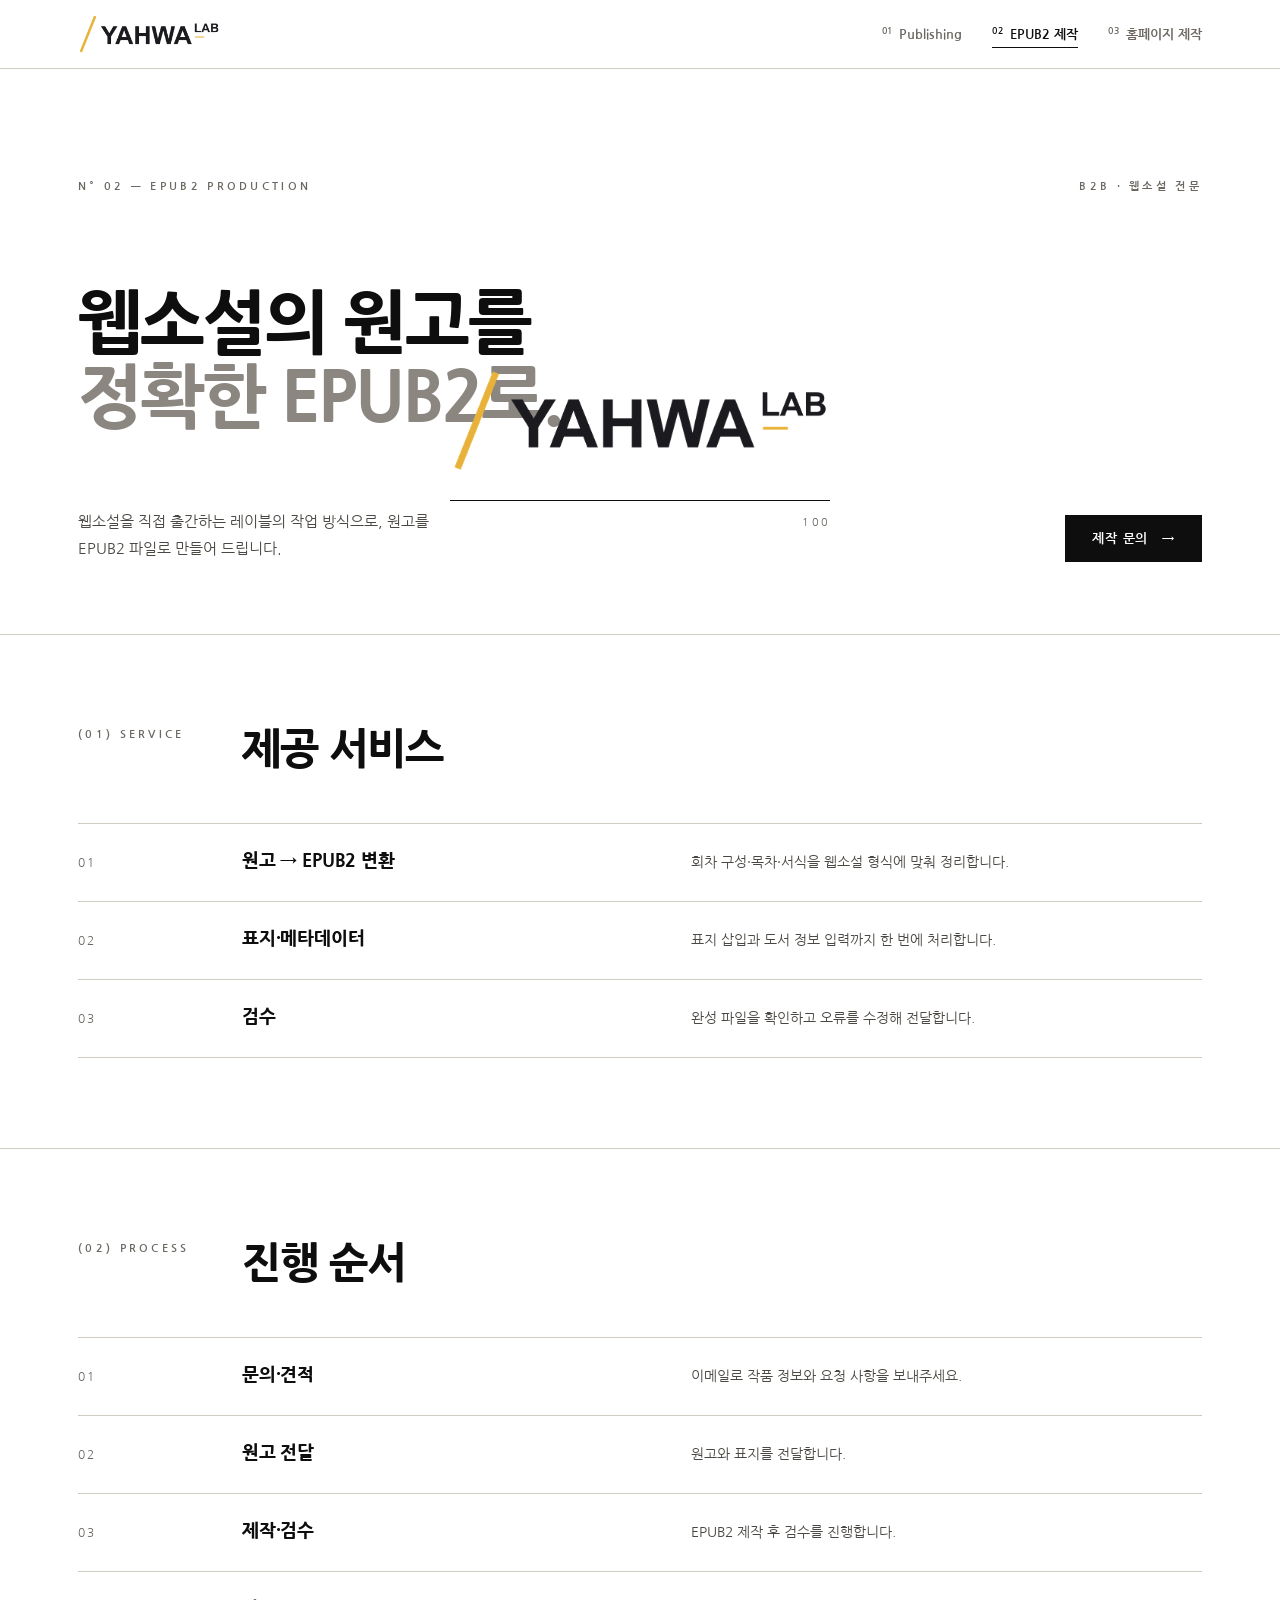
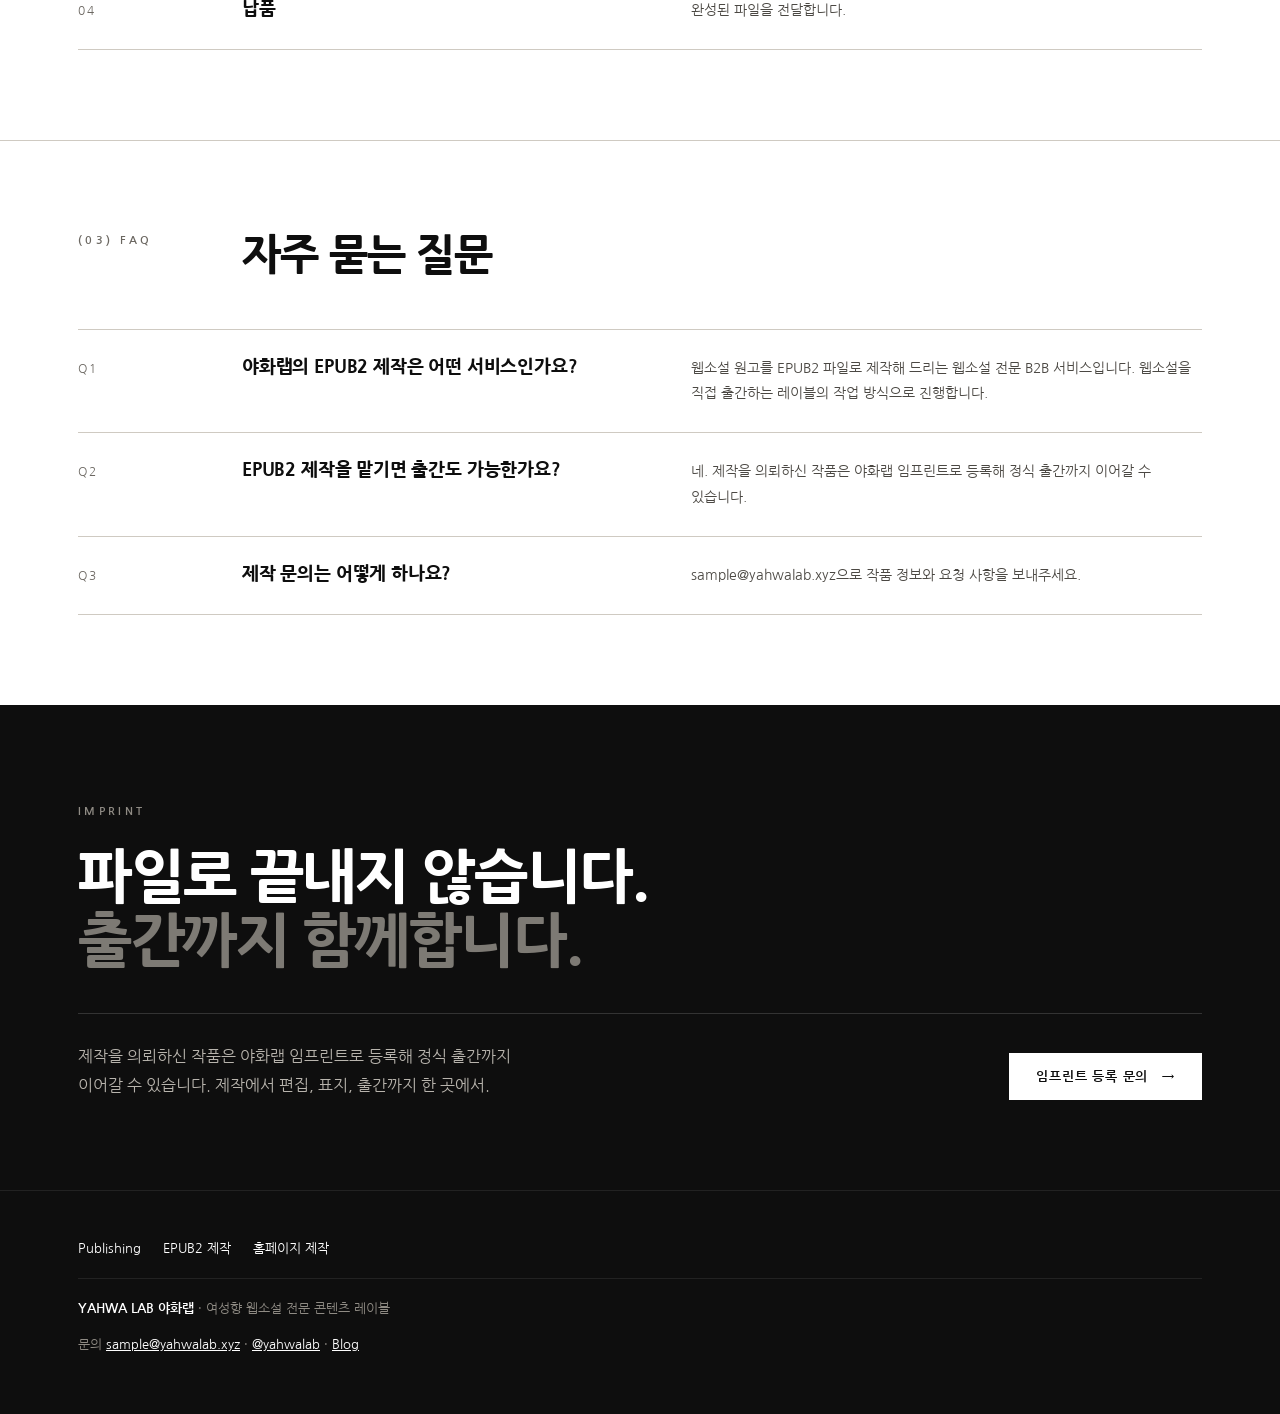
==== commit 0335edd9: "Add files via upload" ====
--- a/epub2/index.html
+++ b/epub2/index.html
@@ -17,7 +17,7 @@
 <link rel="apple-touch-icon" href="../assets/apple-touch-icon.png">
 <script type="application/ld+json">{"@context": "https://schema.org", "@graph": [{"@type": "Organization", "@id": "https://yahwalab.xyz/#org", "name": "야화랩", "alternateName": ["YAHWA LAB", "Yahwa Lab"], "url": "https://yahwalab.xyz/", "logo": "https://yahwalab.xyz/assets/img/logo-yahwa.png", "description": "야화랩(YAHWA LAB)은 BL을 중심으로 로맨스·로맨스 판타지·GL 웹소설을 기획·편집·출간하는 여성향 웹소설 전문 콘텐츠 레이블입니다. 웹소설 전문 EPUB2 제작과 B2B 홍보 홈페이지 제작도 제공합니다.", "email": "sample@yahwalab.xyz", "contactPoint": [{"@type": "ContactPoint", "contactType": "editorial submissions", "email": "sample@yahwalab.xyz", "availableLanguage": "ko"}, {"@type": "ContactPoint", "contactType": "customer service", "email": "sample@yahwalab.xyz", "availableLanguage": "ko"}], "knowsLanguage": "ko", "sameAs": ["https://x.com/yahwalab", "https://blog.naver.com/yahwalab"], "brand": {"@type": "Brand", "name": "트루비", "alternateName": "TRUE B", "description": "야화랩의 BL 전문 서브레이블"}}, {"@type": "WebSite", "@id": "https://yahwalab.xyz/#website", "name": "야화랩", "url": "https://yahwalab.xyz/", "inLanguage": "ko", "publisher": {"@id": "https://yahwalab.xyz/#org"}, "alternateName": ["YAHWA LAB", "야화랩 YAHWA LAB"]}, {"@type": "WebPage", "@id": "https://yahwalab.xyz/epub2/#page", "url": "https://yahwalab.xyz/epub2/", "name": "웹소설 EPUB2 제작 · 임프린트 출간 (B2B) | 야화랩 YAHWA LAB", "description": "웹소설 전문 EPUB2 제작 서비스. 원고를 EPUB2 파일로 제작하고, 제작을 의뢰한 작품은 야화랩 임프린트로 등록해 출간까지 진행할 수 있습니다. 작가·출판사·레이블 대상 B2B.", "inLanguage": "ko", "isPartOf": {"@id": "https://yahwalab.xyz/#website"}, "about": {"@id": "https://yahwalab.xyz/#org"}}, {"@type": "Service", "@id": "https://yahwalab.xyz/epub2/#service", "name": "웹소설 전문 EPUB2 제작", "serviceType": "EPUB2 제작", "provider": {"@id": "https://yahwalab.xyz/#org"}, "areaServed": "KR", "audience": {"@type": "BusinessAudience", "name": "웹소설 작가·출판사·콘텐츠 레이블"}, "description": "웹소설 전문 EPUB2 제작 서비스. 원고를 EPUB2 파일로 제작하고, 제작을 의뢰한 작품은 야화랩 임프린트로 등록해 출간까지 진행할 수 있습니다. 작가·출판사·레이블 대상 B2B.", "url": "https://yahwalab.xyz/epub2/"}, {"@type": "FAQPage", "mainEntity": [{"@type": "Question", "name": "야화랩의 EPUB2 제작은 어떤 서비스인가요?", "acceptedAnswer": {"@type": "Answer", "text": "웹소설 원고를 EPUB2 파일로 제작해 드리는 웹소설 전문 B2B 서비스입니다. 웹소설을 직접 출간하는 레이블의 작업 방식으로 진행합니다."}}, {"@type": "Question", "name": "EPUB2 제작을 맡기면 출간도 가능한가요?", "acceptedAnswer": {"@type": "Answer", "text": "네. 제작을 의뢰하신 작품은 야화랩 임프린트로 등록해 정식 출간까지 이어갈 수 있습니다."}}, {"@type": "Question", "name": "제작 문의는 어떻게 하나요?", "acceptedAnswer": {"@type": "Answer", "text": "sample@yahwalab.xyz으로 작품 정보와 요청 사항을 보내주세요."}}]}, {"@type": "BreadcrumbList", "itemListElement": [{"@type": "ListItem", "position": 1, "name": "Publishing", "item": "https://yahwalab.xyz/"}, {"@type": "ListItem", "position": 2, "name": "EPUB2 제작", "item": "https://yahwalab.xyz/epub2/"}]}]}</script>
 <script>try{if(sessionStorage.getItem('yw_ld')==='1')document.documentElement.className='seen'}catch(e){}</script>
-<link rel="preload" as="image" href="../assets/img/logo-yahwa.png">
+<link rel="preload" as="image" href="../assets/img/logo-yahwa.png" fetchpriority="high">
 <link rel="preconnect" href="https://fonts.googleapis.com"><link rel="preconnect" href="https://fonts.gstatic.com" crossorigin>
 <link href="https://fonts.googleapis.com/css2?family=Nanum+Gothic:wght@400;700;800&display=swap" rel="stylesheet" media="print" onload="this.media='all'"><noscript><link href="https://fonts.googleapis.com/css2?family=Nanum+Gothic:wght@400;700;800&display=swap" rel="stylesheet"></noscript>
 <link rel="stylesheet" href="../css/style.css">
@@ -26,7 +26,7 @@
 <body>
 <a class="skip" href="#main">본문 바로가기</a>
 <div id="ld" aria-hidden="true"><i></i><i></i>
-  <div class="c"><img src="../assets/img/logo-yahwa.png" width="1000" height="282" alt=""><div class="pr"><b></b></div><div class="n" id="cn">000</div></div>
+  <div class="c"><img fetchpriority="high" src="../assets/img/logo-yahwa.png" width="1000" height="282" alt=""><div class="pr"><b></b></div><div class="n" id="cn">000</div></div>
 </div>
 
 <header><div class="wrap">
--- a/css/style.css
+++ b/css/style.css
@@ -1,10 +1,10 @@
 :root{box-sizing:border-box;padding-top:env(safe-area-inset-top,0px);padding-bottom:env(safe-area-inset-bottom,0px);
---bone:#FFFFFF;--acc:#E8B23A;--eo:cubic-bezier(.16,1,.3,1);--spring:cubic-bezier(.34,1.56,.64,1);--ink:#0E0E0E;--g:#8B8780;--hl:#CFCAC2;--sans:'Nanum Gothic','나눔고딕',NanumGothic,'나눔굴림','Malgun Gothic',sans-serif;--e:cubic-bezier(.76,0,.24,1)}
+--bone:#FFFFFF;--acc:#E8B23A;--eo:cubic-bezier(.16,1,.3,1);--spring:cubic-bezier(.34,1.56,.64,1);--ink:#0E0E0E;--g:#8B8780;--gt:#6B6761;--hl:#CFCAC2;--sans:'Nanum Gothic','나눔고딕',NanumGothic,'나눔굴림','Malgun Gothic',sans-serif;--e:cubic-bezier(.76,0,.24,1)}
 html{scroll-padding-top:env(safe-area-inset-top,0px);color-scheme:light}*{box-sizing:border-box}
 body{margin:0;background:var(--bone);color:var(--ink);font-family:var(--sans);line-height:1.8;word-break:keep-all}
 img{mix-blend-mode:normal}
 .wrap{max-width:1180px;margin:0 auto;padding:0 28px}
-p{margin:0 0 12px}.lb{font-size:11px;letter-spacing:.3em;text-transform:uppercase;color:var(--g);font-weight:700}
+p{margin:0 0 12px}.lb{font-size:11px;letter-spacing:.3em;text-transform:uppercase;color:var(--gt);font-weight:700}
 h1,h2,h3{margin:0;font-weight:800;letter-spacing:-.025em;line-height:1.18}
 h2{font-size:clamp(24px,3.6vw,42px)}h3{font-size:18px;letter-spacing:-.01em}
 /* loader */
@@ -20,14 +20,14 @@
 #ld img{width:100%;height:auto;clip-path:inset(0 100% 0 0);animation:ldr 1.2s var(--e) .15s forwards}
 #ld .pr{width:100%;height:1px;background:var(--hl);position:relative;overflow:hidden}
 #ld .pr b{position:absolute;inset:0;background:var(--ink);transform:scaleX(0);transform-origin:left;animation:bar 2.2s var(--e) .4s forwards}
-#ld .n{align-self:flex-end;font-size:11px;letter-spacing:.2em;font-variant-numeric:tabular-nums;color:var(--g);margin-top:-14px}
+#ld .n{align-self:flex-end;font-size:11px;letter-spacing:.2em;font-variant-numeric:tabular-nums;color:var(--gt);margin-top:-14px}
 @keyframes ldr{from{clip-path:inset(0 100% 0 0);transform:translateY(12px)}to{clip-path:inset(0 0 0 0);transform:none}}@keyframes bar{to{transform:scaleX(1)}}
 /* header */
 header{position:sticky;top:env(safe-area-inset-top,0px);z-index:30;background:rgba(255,255,255,.92);backdrop-filter:blur(10px);border-bottom:1px solid var(--hl)}
 header .wrap{display:flex;justify-content:space-between;align-items:center;gap:12px;flex-wrap:wrap;padding-top:14px;padding-bottom:14px}
-header img{height:40px;display:block}header #home{display:block;line-height:0}
+header img{height:40px;width:auto;display:block}header #home{display:block;line-height:0}
 nav{display:flex;gap:30px}
-nav a{font:700 13px var(--sans);text-decoration:none;display:inline-block;background:none;border:0;padding:6px 0;cursor:pointer;color:var(--g);position:relative;transition:color .3s}
+nav a{font:700 13px var(--sans);text-decoration:none;display:inline-block;background:none;border:0;padding:6px 0;cursor:pointer;color:var(--gt);position:relative;transition:color .3s}
 nav a sup{font-size:9px;margin-right:6px;letter-spacing:.1em}
 nav a::after{content:"";position:absolute;left:0;right:0;bottom:0;height:1px;background:var(--ink);transform:scaleX(0);transform-origin:right;transition:transform .5s var(--e)}
 nav a:hover,nav a[aria-current=page]{color:var(--ink)}nav a[aria-current=page]::after{transform:scaleX(1);transform-origin:left}
@@ -50,22 +50,22 @@
 .works{display:grid;grid-template-columns:repeat(auto-fit,minmax(min(100%,240px),1fr));gap:40px 28px;align-items:start}
 .wk{display:block;text-decoration:none;color:inherit}
 .cvi{display:block;width:100%;height:auto;max-width:100%;mix-blend-mode:normal;transition:.6s var(--e);background:#ddd}.wk:hover .cvi{transform:translateY(-8px)}
-.wk .t h3{font-size:16px}.wk .au{font-size:12px;color:var(--g);margin:2px 0 0}
+.wk .t h3{font-size:16px}.wk .au{font-size:12px;color:var(--gt);margin:2px 0 0}
 .cv{aspect-ratio:2/3;background:#dedad3;position:relative;overflow:hidden;display:flex;flex-direction:column;justify-content:space-between;padding:20px;transition:.6s var(--e)}
 .wk:nth-child(2) .cv{background:#cdc8bf}.wk:nth-child(3) .cv{background:#1b1b1b;color:var(--bone)}
 .cv b{font-size:11px;letter-spacing:.3em}.cv strong{font-size:26px;line-height:1.2;letter-spacing:-.03em;font-weight:800}
 .wk:hover .cv{transform:translateY(-8px)}
 .wk .t{display:flex;justify-content:space-between;border-top:1px solid var(--ink);margin-top:16px;padding-top:12px}
-.wk .t span{color:var(--g);font-size:12px}
-.ph{font-size:12px;color:var(--g);margin-top:28px}
+.wk .t span{color:var(--gt);font-size:12px}
+.ph{font-size:12px;color:var(--gt);margin-top:28px}
 /* sub label */
 .sub{display:grid;grid-template-columns:1fr 1fr;gap:48px;align-items:center}@media(max-width:720px){.sub{grid-template-columns:1fr}}
-.sub .box{aspect-ratio:1;background:#fff;display:grid;place-items:center;border:1px solid var(--hl)}.sub .box img{width:40%}
+.sub .box{aspect-ratio:1;background:#fff;display:grid;place-items:center;border:1px solid var(--hl)}.sub .box img{width:40%;height:auto}
 .chips span{display:inline-block;border:1px solid var(--ink);font-size:12px;font-weight:700;padding:4px 14px;margin:0 6px 6px 0;border-radius:99px}
 /* rows */
 .rows>div{display:grid;grid-template-columns:140px 1fr 1.2fr;gap:24px;padding:26px 0;border-top:1px solid var(--hl);align-items:baseline;transition:padding .5s var(--e)}
 .rows>div:last-child{border-bottom:1px solid var(--hl)}.rows>div:hover{padding-left:14px}
-.rows .n{font-size:12px;color:var(--g);letter-spacing:.2em}.rows p{margin:0;color:#4b4843;font-size:14px}
+.rows .n{font-size:12px;color:var(--gt);letter-spacing:.2em}.rows p{margin:0;color:#4b4843;font-size:14px}
 @media(max-width:720px){.rows>div{grid-template-columns:50px 1fr}.rows p{grid-column:2}}
 /* imprint */
 .imp{background:var(--ink);color:var(--bone);border:0}.imp .lb{color:#8f8b84}
@@ -76,7 +76,7 @@
 .mkw{display:grid;grid-template-columns:200px 1fr;gap:32px;align-items:start}@media(max-width:820px){.mkw{grid-template-columns:1fr;gap:12px}}
 .mkw h3{margin:6px 0}.mkw p{font-size:13px;color:#4b4843}
 .bw{box-shadow:0 24px 50px -20px rgba(0,0,0,.35);background:#fff;overflow:hidden}
-.bw .tb{display:flex;gap:6px;align-items:center;padding:9px 12px;background:#e6e2db;font-size:10px;color:var(--g)}.tb u{width:8px;height:8px;border-radius:50%;background:#c9c4bb}.tb em{font-style:normal;margin-left:10px;flex:1;background:#f4f1ec;padding:1px 12px}
+.bw .tb{display:flex;gap:6px;align-items:center;padding:9px 12px;background:#e6e2db;font-size:10px;color:var(--gt)}.tb u{width:8px;height:8px;border-radius:50%;background:#c9c4bb}.tb em{font-style:normal;margin-left:10px;flex:1;background:#f4f1ec;padding:1px 12px}
 .sc{height:340px;position:relative;overflow:hidden}
 /* mock 1 atelier */
 .m1{background:#f3eee6;color:#1c1916;font-family:'Noto Serif KR',serif;display:grid;grid-template-columns:1.1fr .9fr}
@@ -149,7 +149,7 @@
   section{padding:56px 0}
   .sh{margin-bottom:32px}
   .works{grid-template-columns:repeat(2,minmax(0,1fr));gap:28px 14px}
-  .wk .t{gap:8px;margin-top:12px}.wk .t h3{font-size:14px;line-height:1.35}.wk .au{font-size:11px}.wk .t span{font-size:11px;flex:none}
+  .wk .t{gap:8px;margin-top:12px}.wk .t h3{font-size:14px;line-height:1.35}.wk .au{font-size:12px}.wk .t span{font-size:12px;flex:none}
   .rows>div{gap:6px 16px;padding:22px 0}
   .rows>div:hover{padding-left:0}
   .sub{gap:32px}
@@ -197,7 +197,7 @@
 .rw>*:nth-child(2){--k:1}
 @keyframes fup{from{opacity:0;translate:0 26px}to{opacity:1;translate:none}}
 .hs-v{display:flex;flex-direction:column;justify-content:flex-end;align-items:center;min-width:0;position:relative}
-.hs-nt{font-size:12px;color:var(--g);margin:12px 0 0;align-self:flex-start}.hero .row p .hs-nt{display:block}
+.hs-nt{font-size:12px;color:var(--gt);margin:12px 0 0;align-self:flex-start}.hero .row p .hs-nt{display:block}
 
 /* slide 1 · cover fan */
 .fan{position:relative;width:100%;max-width:520px;aspect-ratio:1/.95;margin-left:auto;--px:0;--py:0}
@@ -297,8 +297,8 @@
 .pn b{font-size:clamp(40px,6.4vw,86px);font-weight:800;letter-spacing:-.045em;line-height:1.05;text-align:center;opacity:0}
 .rd .hs-s.on .pn b{animation:pnW .72s var(--eo) var(--d) both}
 @keyframes pnW{0%{opacity:0;scale:1.4;filter:blur(10px)}24%{opacity:1;scale:1;filter:blur(0)}78%{opacity:1;scale:1}100%{opacity:0;scale:.94;filter:blur(4px)}}
-.pn .pl{width:80%;justify-self:center;opacity:0}
-.pn .pt{width:17%;justify-self:center;align-self:end;margin-bottom:9%;opacity:0}
+.pn .pl{width:80%;height:auto;justify-self:center;opacity:0}
+.pn .pt{width:17%;height:auto;justify-self:center;align-self:end;margin-bottom:9%;opacity:0}
 .rd .hs-s.on .pn .pl,.rd .hs-s.out .pn .pl{animation:pnL 1.1s var(--eo) 3.5s both}
 .rd .hs-s.on .pn .pt,.rd .hs-s.out .pn .pt{animation:fup 1s var(--eo) 4.4s both}
 @keyframes pnL{from{opacity:1;clip-path:inset(0 100% 0 0)}to{opacity:1;clip-path:inset(0 0 0 0)}}
@@ -307,9 +307,9 @@
 .sr{align-items:stretch;justify-content:flex-end}
 .sr-st{position:relative;width:100%;max-width:520px;aspect-ratio:1/.95;margin-left:auto;display:grid;place-items:center}
 .sr-st>*{grid-area:1/1}
-.sr-st em{font-style:normal;font-size:12px;font-weight:800;letter-spacing:.18em;color:var(--g);align-self:start;justify-self:start}
+.sr-st em{font-style:normal;font-size:12px;font-weight:800;letter-spacing:.18em;color:var(--gt);align-self:start;justify-self:start}
 .sr-st b{display:flex;flex-direction:column;align-items:center;gap:14px;font-size:clamp(44px,6.2vw,84px);font-weight:800;letter-spacing:-.045em;line-height:1.1;opacity:0}
-.sr-st b small{font-size:12px;letter-spacing:.18em;color:var(--g)}
+.sr-st b small{font-size:12px;letter-spacing:.18em;color:var(--gt)}
 .rd .hs-s.on .sr-st b{animation:srW .95s var(--eo) var(--d) both}
 @keyframes srW{0%{opacity:0;translate:0 14%;scale:.94;filter:blur(2px)}26%{opacity:1;translate:0 0;scale:1;filter:blur(0)}76%{opacity:1;translate:0 0;scale:1}100%{opacity:0;translate:0 -10%;scale:1.04;filter:blur(2px)}}
 
@@ -320,15 +320,15 @@
 
 /* slide 3 · 실제 작가 화면(샘플 데이터) */
 .scr.st{background:#fff;text-align:center;padding:0 12px}
-.slg{display:block;width:92px;margin:14px auto 6px}
+.slg{display:block;width:92px;height:auto;margin:14px auto 6px}
 .stt{font-size:11px;font-weight:800;letter-spacing:-.02em}
-.sem{font-size:9px;color:var(--g);margin-top:8px}
+.sem{font-size:9px;color:var(--gt);margin-top:8px}
 .slk{display:flex;justify-content:center;gap:12px;margin-top:6px;font-size:9px}.slk u{text-underline-offset:2px}
 .st hr{border:0;border-top:1.5px solid var(--ink);margin:12px 0 12px}
-.ssn{font-size:8.5px;color:var(--g);margin-top:10px}
+.ssn{font-size:8.5px;color:var(--gt);margin-top:10px}
 .sh2{font-size:15px;font-weight:800;letter-spacing:-.03em;margin:2px 0 10px}
 .rw3{display:grid;grid-template-columns:42px 1fr 1fr 52px;gap:5px;align-items:center;font-size:8.5px;padding:8px 0;border-bottom:1px solid #e9e7e3;text-align:left}
-.rw3.hd{color:var(--g);font-size:8px;padding-top:0}
+.rw3.hd{color:var(--gt);font-size:8px;padding-top:0}
 .rw3 u{text-decoration:none;border:1px solid #dcd9d3;padding:5px 2px;text-align:center;font-size:8px}
 .rw3.wk3{grid-template-columns:1fr auto}.rw3.wk3 b{font-size:9px}
 @media (prefers-reduced-motion:reduce){.pn b{display:none}.pn .pl,.pn .pt{opacity:1!important;animation:none!important;clip-path:none}.sr-st b{display:none}.sr-l li{opacity:1!important;animation:none!important}}
@@ -370,3 +370,6 @@
   .js .sh,.js .wk,.js .sub>*,.js .rows>div,.js footer .wrap{opacity:1!important;translate:none!important}.js .wk .cvi{clip-path:none!important;scale:1!important}.js .sub .box img{scale:1!important;rotate:none!important}
   .hero .meta::after{transform:none!important}
 }
+
+/* 모바일 가독성: 읽히는 라벨만 12px (기기 목업 속 장식 글자는 제외) */
+@media(max-width:720px){.lb,#ld .n,nav a sup{font-size:12px}}
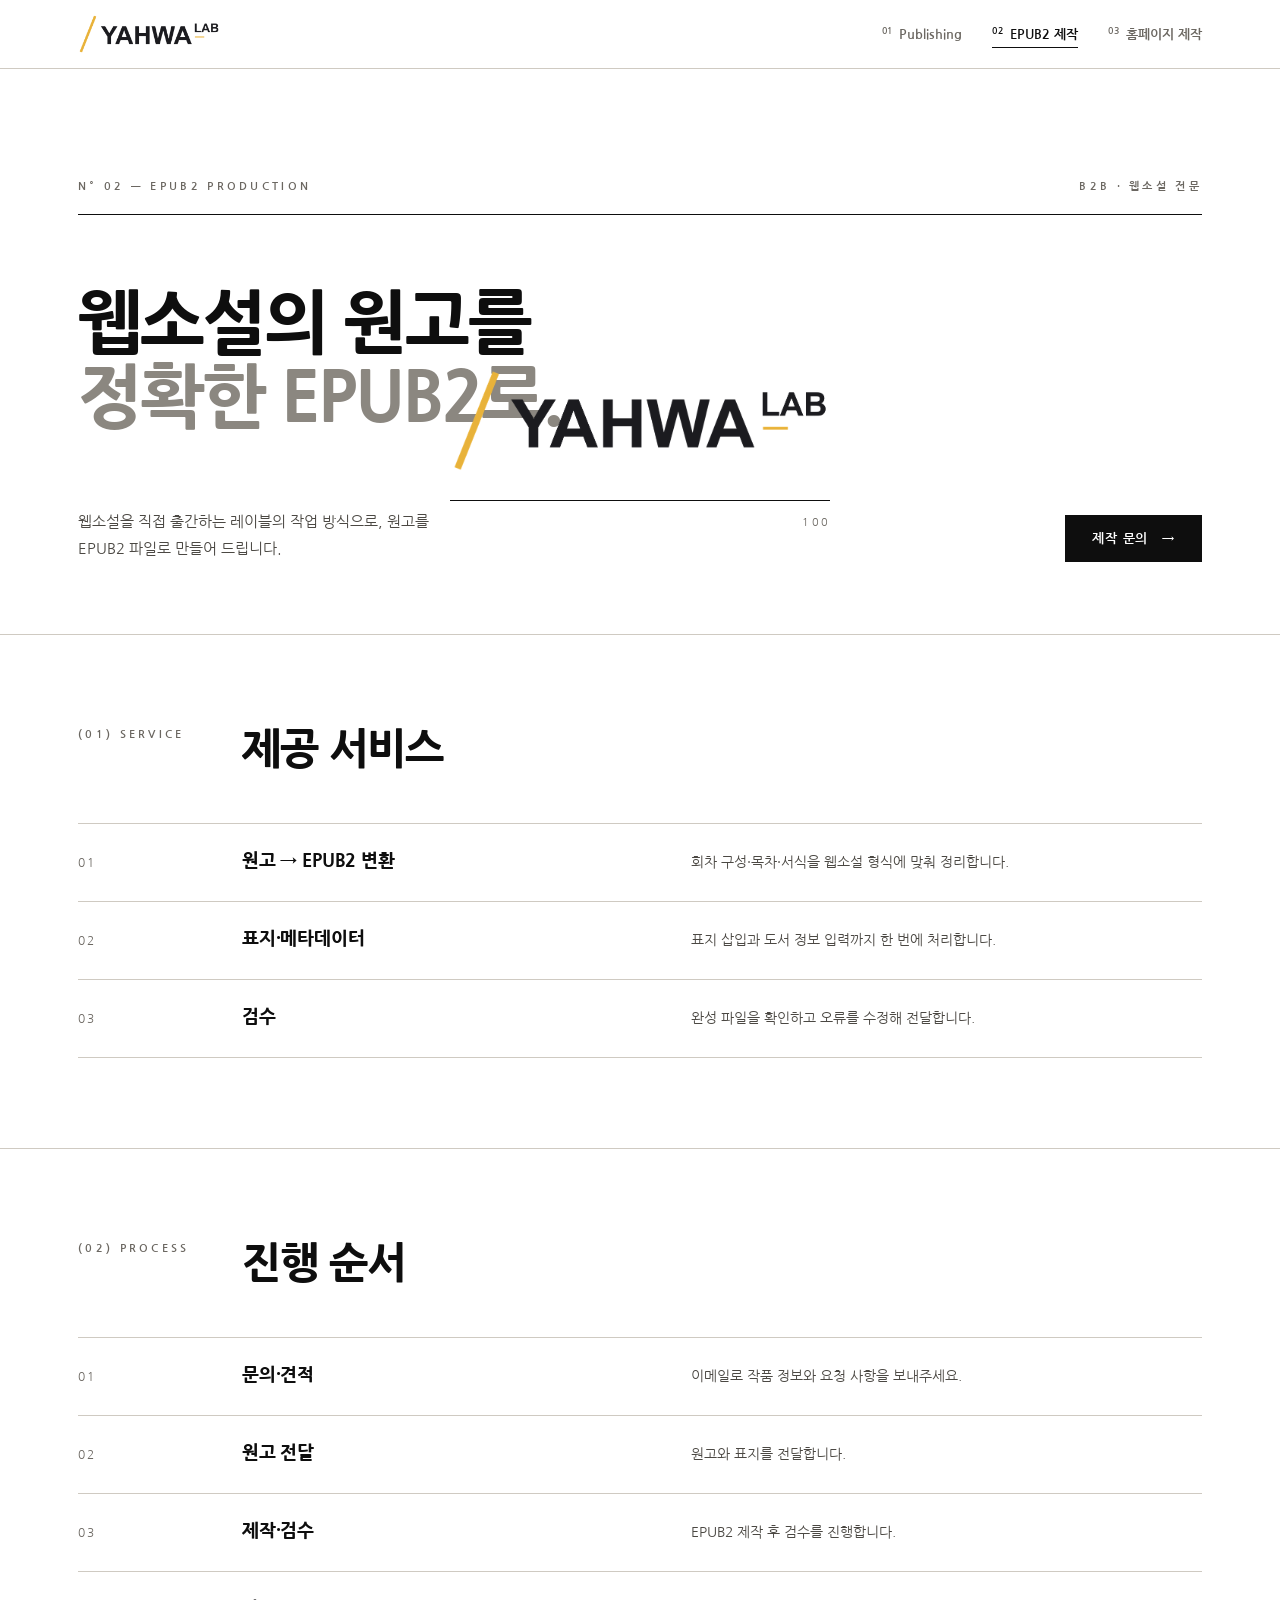
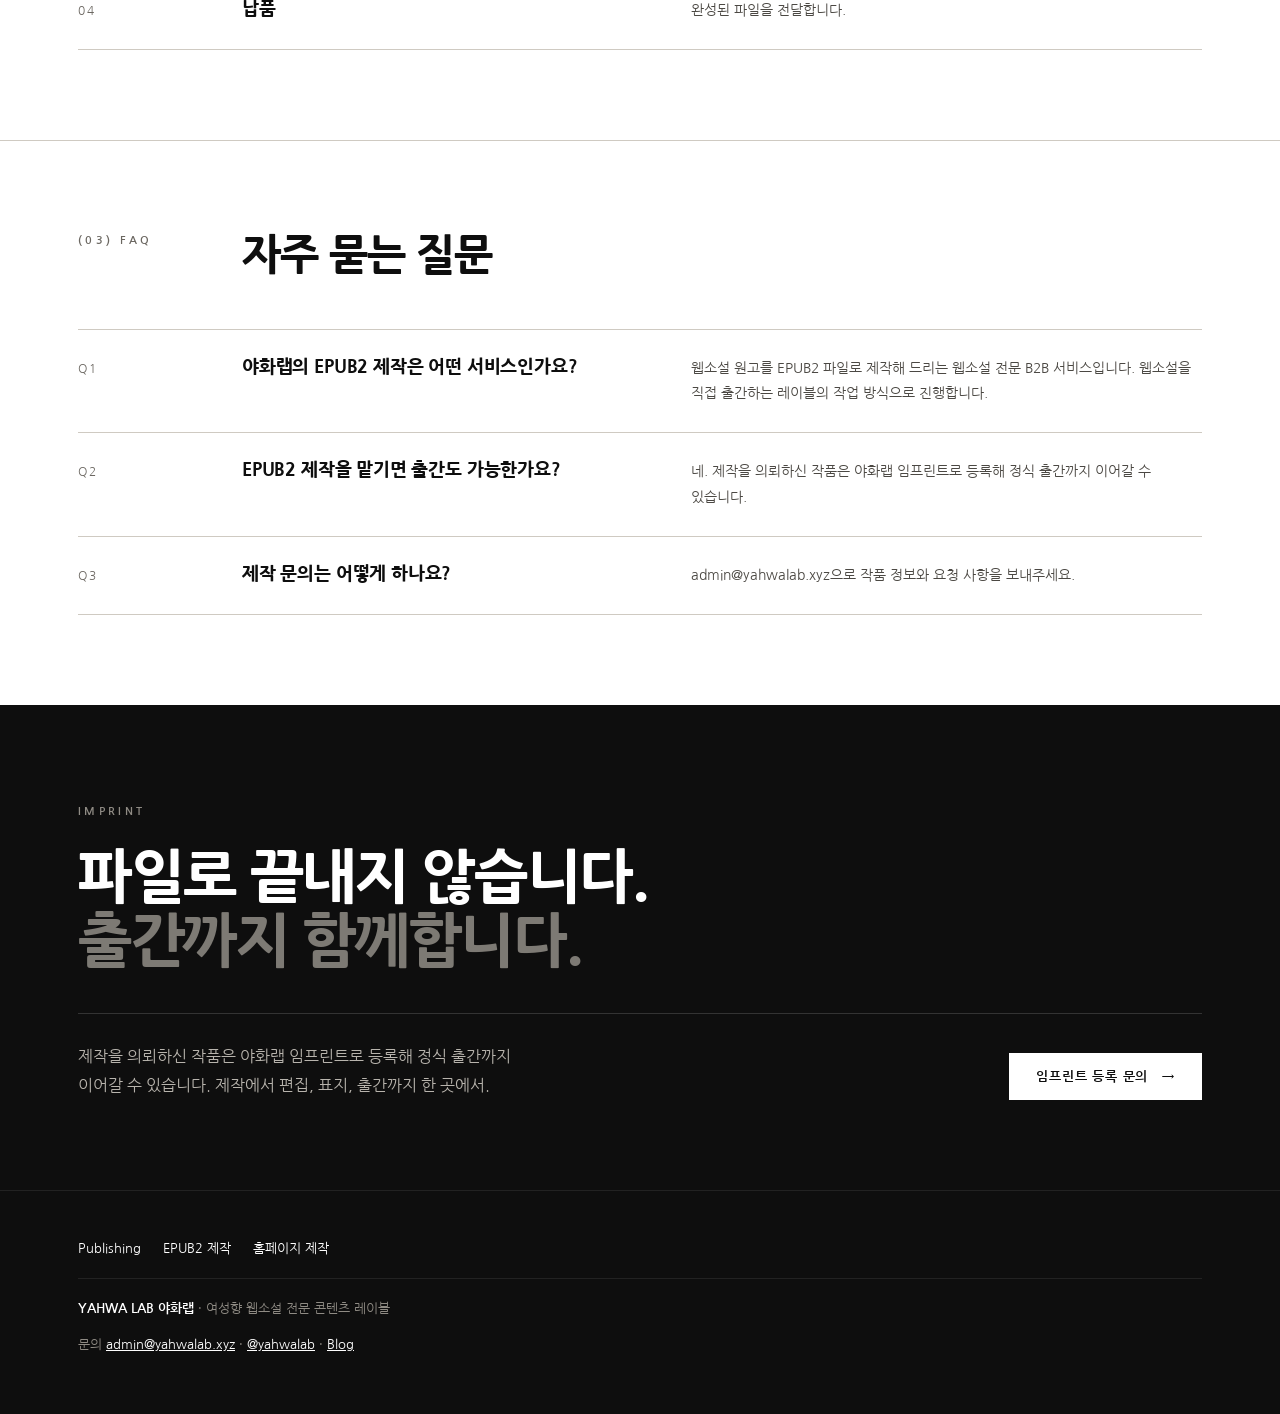
==== commit 6b9830fe: "Add files via upload" ====
--- a/epub2/index.html
+++ b/epub2/index.html
@@ -15,7 +15,7 @@
 <link rel="icon" href="../assets/favicon.svg" type="image/svg+xml">
 <link rel="icon" href="../assets/favicon-192.png" type="image/png" sizes="192x192">
 <link rel="apple-touch-icon" href="../assets/apple-touch-icon.png">
-<script type="application/ld+json">{"@context": "https://schema.org", "@graph": [{"@type": "Organization", "@id": "https://yahwalab.xyz/#org", "name": "야화랩", "alternateName": ["YAHWA LAB", "Yahwa Lab"], "url": "https://yahwalab.xyz/", "logo": "https://yahwalab.xyz/assets/img/logo-yahwa.png", "description": "야화랩(YAHWA LAB)은 BL을 중심으로 로맨스·로맨스 판타지·GL 웹소설을 기획·편집·출간하는 여성향 웹소설 전문 콘텐츠 레이블입니다. 웹소설 전문 EPUB2 제작과 B2B 홍보 홈페이지 제작도 제공합니다.", "email": "sample@yahwalab.xyz", "contactPoint": [{"@type": "ContactPoint", "contactType": "editorial submissions", "email": "sample@yahwalab.xyz", "availableLanguage": "ko"}, {"@type": "ContactPoint", "contactType": "customer service", "email": "sample@yahwalab.xyz", "availableLanguage": "ko"}], "knowsLanguage": "ko", "sameAs": ["https://x.com/yahwalab", "https://blog.naver.com/yahwalab"], "brand": {"@type": "Brand", "name": "트루비", "alternateName": "TRUE B", "description": "야화랩의 BL 전문 서브레이블"}}, {"@type": "WebSite", "@id": "https://yahwalab.xyz/#website", "name": "야화랩", "url": "https://yahwalab.xyz/", "inLanguage": "ko", "publisher": {"@id": "https://yahwalab.xyz/#org"}, "alternateName": ["YAHWA LAB", "야화랩 YAHWA LAB"]}, {"@type": "WebPage", "@id": "https://yahwalab.xyz/epub2/#page", "url": "https://yahwalab.xyz/epub2/", "name": "웹소설 EPUB2 제작 · 임프린트 출간 (B2B) | 야화랩 YAHWA LAB", "description": "웹소설 전문 EPUB2 제작 서비스. 원고를 EPUB2 파일로 제작하고, 제작을 의뢰한 작품은 야화랩 임프린트로 등록해 출간까지 진행할 수 있습니다. 작가·출판사·레이블 대상 B2B.", "inLanguage": "ko", "isPartOf": {"@id": "https://yahwalab.xyz/#website"}, "about": {"@id": "https://yahwalab.xyz/#org"}}, {"@type": "Service", "@id": "https://yahwalab.xyz/epub2/#service", "name": "웹소설 전문 EPUB2 제작", "serviceType": "EPUB2 제작", "provider": {"@id": "https://yahwalab.xyz/#org"}, "areaServed": "KR", "audience": {"@type": "BusinessAudience", "name": "웹소설 작가·출판사·콘텐츠 레이블"}, "description": "웹소설 전문 EPUB2 제작 서비스. 원고를 EPUB2 파일로 제작하고, 제작을 의뢰한 작품은 야화랩 임프린트로 등록해 출간까지 진행할 수 있습니다. 작가·출판사·레이블 대상 B2B.", "url": "https://yahwalab.xyz/epub2/"}, {"@type": "FAQPage", "mainEntity": [{"@type": "Question", "name": "야화랩의 EPUB2 제작은 어떤 서비스인가요?", "acceptedAnswer": {"@type": "Answer", "text": "웹소설 원고를 EPUB2 파일로 제작해 드리는 웹소설 전문 B2B 서비스입니다. 웹소설을 직접 출간하는 레이블의 작업 방식으로 진행합니다."}}, {"@type": "Question", "name": "EPUB2 제작을 맡기면 출간도 가능한가요?", "acceptedAnswer": {"@type": "Answer", "text": "네. 제작을 의뢰하신 작품은 야화랩 임프린트로 등록해 정식 출간까지 이어갈 수 있습니다."}}, {"@type": "Question", "name": "제작 문의는 어떻게 하나요?", "acceptedAnswer": {"@type": "Answer", "text": "sample@yahwalab.xyz으로 작품 정보와 요청 사항을 보내주세요."}}]}, {"@type": "BreadcrumbList", "itemListElement": [{"@type": "ListItem", "position": 1, "name": "Publishing", "item": "https://yahwalab.xyz/"}, {"@type": "ListItem", "position": 2, "name": "EPUB2 제작", "item": "https://yahwalab.xyz/epub2/"}]}]}</script>
+<script type="application/ld+json">{"@context": "https://schema.org", "@graph": [{"@type": "Organization", "@id": "https://yahwalab.xyz/#org", "name": "야화랩", "alternateName": ["YAHWA LAB", "Yahwa Lab"], "url": "https://yahwalab.xyz/", "logo": "https://yahwalab.xyz/assets/img/logo-yahwa.png", "description": "야화랩(YAHWA LAB)은 BL을 중심으로 로맨스·로맨스 판타지·GL 웹소설을 기획·편집·출간하는 여성향 웹소설 전문 콘텐츠 레이블입니다. 웹소설 전문 EPUB2 제작과 B2B 홍보 홈페이지 제작도 제공합니다.", "email": "admin@yahwalab.xyz", "contactPoint": [{"@type": "ContactPoint", "contactType": "editorial submissions", "email": "admin@yahwalab.xyz", "availableLanguage": "ko"}, {"@type": "ContactPoint", "contactType": "customer service", "email": "admin@yahwalab.xyz", "availableLanguage": "ko"}], "knowsLanguage": "ko", "sameAs": ["https://x.com/yahwalab", "https://blog.naver.com/yahwalab"], "brand": {"@type": "Brand", "name": "트루비", "alternateName": "TRUE B", "description": "야화랩의 BL 전문 서브레이블"}}, {"@type": "WebSite", "@id": "https://yahwalab.xyz/#website", "name": "야화랩", "url": "https://yahwalab.xyz/", "inLanguage": "ko", "publisher": {"@id": "https://yahwalab.xyz/#org"}, "alternateName": ["YAHWA LAB", "야화랩 YAHWA LAB"]}, {"@type": "WebPage", "@id": "https://yahwalab.xyz/epub2/#page", "url": "https://yahwalab.xyz/epub2/", "name": "웹소설 EPUB2 제작 · 임프린트 출간 (B2B) | 야화랩 YAHWA LAB", "description": "웹소설 전문 EPUB2 제작 서비스. 원고를 EPUB2 파일로 제작하고, 제작을 의뢰한 작품은 야화랩 임프린트로 등록해 출간까지 진행할 수 있습니다. 작가·출판사·레이블 대상 B2B.", "inLanguage": "ko", "isPartOf": {"@id": "https://yahwalab.xyz/#website"}, "about": {"@id": "https://yahwalab.xyz/#org"}}, {"@type": "Service", "@id": "https://yahwalab.xyz/epub2/#service", "name": "웹소설 전문 EPUB2 제작", "serviceType": "EPUB2 제작", "provider": {"@id": "https://yahwalab.xyz/#org"}, "areaServed": "KR", "audience": {"@type": "BusinessAudience", "name": "웹소설 작가·출판사·콘텐츠 레이블"}, "description": "웹소설 전문 EPUB2 제작 서비스. 원고를 EPUB2 파일로 제작하고, 제작을 의뢰한 작품은 야화랩 임프린트로 등록해 출간까지 진행할 수 있습니다. 작가·출판사·레이블 대상 B2B.", "url": "https://yahwalab.xyz/epub2/"}, {"@type": "FAQPage", "mainEntity": [{"@type": "Question", "name": "야화랩의 EPUB2 제작은 어떤 서비스인가요?", "acceptedAnswer": {"@type": "Answer", "text": "웹소설 원고를 EPUB2 파일로 제작해 드리는 웹소설 전문 B2B 서비스입니다. 웹소설을 직접 출간하는 레이블의 작업 방식으로 진행합니다."}}, {"@type": "Question", "name": "EPUB2 제작을 맡기면 출간도 가능한가요?", "acceptedAnswer": {"@type": "Answer", "text": "네. 제작을 의뢰하신 작품은 야화랩 임프린트로 등록해 정식 출간까지 이어갈 수 있습니다."}}, {"@type": "Question", "name": "제작 문의는 어떻게 하나요?", "acceptedAnswer": {"@type": "Answer", "text": "admin@yahwalab.xyz으로 작품 정보와 요청 사항을 보내주세요."}}]}, {"@type": "BreadcrumbList", "itemListElement": [{"@type": "ListItem", "position": 1, "name": "Publishing", "item": "https://yahwalab.xyz/"}, {"@type": "ListItem", "position": 2, "name": "EPUB2 제작", "item": "https://yahwalab.xyz/epub2/"}]}]}</script>
 <script>try{if(sessionStorage.getItem('yw_ld')==='1')document.documentElement.className='seen'}catch(e){}</script>
 <link rel="preload" as="image" href="../assets/img/logo-yahwa.png" fetchpriority="high">
 <link rel="preconnect" href="https://fonts.googleapis.com"><link rel="preconnect" href="https://fonts.gstatic.com" crossorigin>
@@ -38,7 +38,7 @@
   <div class="hero"><div class="wrap">
     <div class="meta"><span class="lb">N° 02 — EPUB2 Production</span><span class="lb">B2B · 웹소설 전문</span></div>
     <h1>웹소설의 원고를<br><span>정확한 EPUB2로.</span></h1>
-    <div class="row"><p>웹소설을 직접 출간하는 레이블의 작업 방식으로, 원고를 EPUB2 파일로 만들어 드립니다.</p><a class="btn" data-m="make" href="mailto:sample@yahwalab.xyz">제작 문의</a></div>
+    <div class="row"><p>웹소설을 직접 출간하는 레이블의 작업 방식으로, 원고를 EPUB2 파일로 만들어 드립니다.</p><a class="btn" data-m="make" href="mailto:admin@yahwalab.xyz">제작 문의</a></div>
   </div></div>
   <section><div class="wrap"><div class="sh"><span class="lb">(01) Service</span><h2>제공 서비스</h2></div>
     <div class="rows">
@@ -58,27 +58,27 @@
     <div class="rows">
       <div><span class="n">Q1</span><h3>야화랩의 EPUB2 제작은 어떤 서비스인가요?</h3><p>웹소설 원고를 EPUB2 파일로 제작해 드리는 웹소설 전문 B2B 서비스입니다. 웹소설을 직접 출간하는 레이블의 작업 방식으로 진행합니다.</p></div>
       <div><span class="n">Q2</span><h3>EPUB2 제작을 맡기면 출간도 가능한가요?</h3><p>네. 제작을 의뢰하신 작품은 야화랩 임프린트로 등록해 정식 출간까지 이어갈 수 있습니다.</p></div>
-      <div><span class="n">Q3</span><h3>제작 문의는 어떻게 하나요?</h3><p>sample@yahwalab.xyz으로 작품 정보와 요청 사항을 보내주세요.</p></div>
+      <div><span class="n">Q3</span><h3>제작 문의는 어떻게 하나요?</h3><p>admin@yahwalab.xyz으로 작품 정보와 요청 사항을 보내주세요.</p></div>
     </div></div></section>
   <section class="imp"><div class="wrap"><span class="lb">Imprint</span>
     <h2>파일로 끝내지 않습니다.<br><span>출간까지 함께합니다.</span></h2>
     <div class="r"><p>제작을 의뢰하신 작품은 야화랩 임프린트로 등록해 정식 출간까지 이어갈 수 있습니다. 제작에서 편집, 표지, 출간까지 한 곳에서.</p>
-      <a class="btn l" data-m="make" href="mailto:sample@yahwalab.xyz">임프린트 등록 문의</a></div></div></section>
+      <a class="btn l" data-m="make" href="mailto:admin@yahwalab.xyz">임프린트 등록 문의</a></div></div></section>
 </main>
 
 <footer><div class="wrap">
   <div class="fn"><a href="../">Publishing</a><a href="../epub2/">EPUB2 제작</a><a href="../web-production/">홈페이지 제작</a></div>
   <p><b>YAHWA LAB 야화랩</b> · 여성향 웹소설 전문 콘텐츠 레이블</p>
-  <p>문의 <a href="mailto:sample@yahwalab.xyz">sample@yahwalab.xyz</a> · <a href="https://x.com/yahwalab" target="_blank" rel="noopener">@yahwalab</a> · <a href="https://blog.naver.com/yahwalab" target="_blank" rel="noopener">Blog</a></p>
+  <p>문의 <a href="mailto:admin@yahwalab.xyz">admin@yahwalab.xyz</a> · <a href="https://x.com/yahwalab" target="_blank" rel="noopener">@yahwalab</a> · <a href="https://blog.naver.com/yahwalab" target="_blank" rel="noopener">Blog</a></p>
 </div></footer>
 
 <div id="md" role="dialog" aria-modal="true" aria-labelledby="mT"><div class="mb">
   <button class="x" aria-label="닫기">×</button>
   <span class="lb" id="mE"></span><h2 id="mT"></h2><div id="mB"></div>
-  <div class="em"><code id="addr">sample@yahwalab.xyz</code><button class="btn" id="cp">이메일 복사</button></div>
+  <div class="em"><code id="addr">admin@yahwalab.xyz</code><button class="btn" id="cp">이메일 복사</button></div>
 </div></div>
 
 <script src="../js/main.js" defer></script>
-<!-- Cloudflare Web Analytics --><script type='module' src='https://static.cloudflareinsights.com/beacon.min.js' data-cf-beacon='{"token": "4b665a9471f0430cab8d0937a9870159"}'></script><!-- End Cloudflare Web Analytics -->
+<!-- Cloudflare Web Analytics --><script>addEventListener('load',function(){var s=document.createElement('script');s.defer=true;s.src='https://static.cloudflareinsights.com/beacon.min.js';s.setAttribute('data-cf-beacon','{"token": "4b665a9471f0430cab8d0937a9870159"}');document.head.appendChild(s)})</script><!-- End Cloudflare Web Analytics -->
 </body>
 </html>
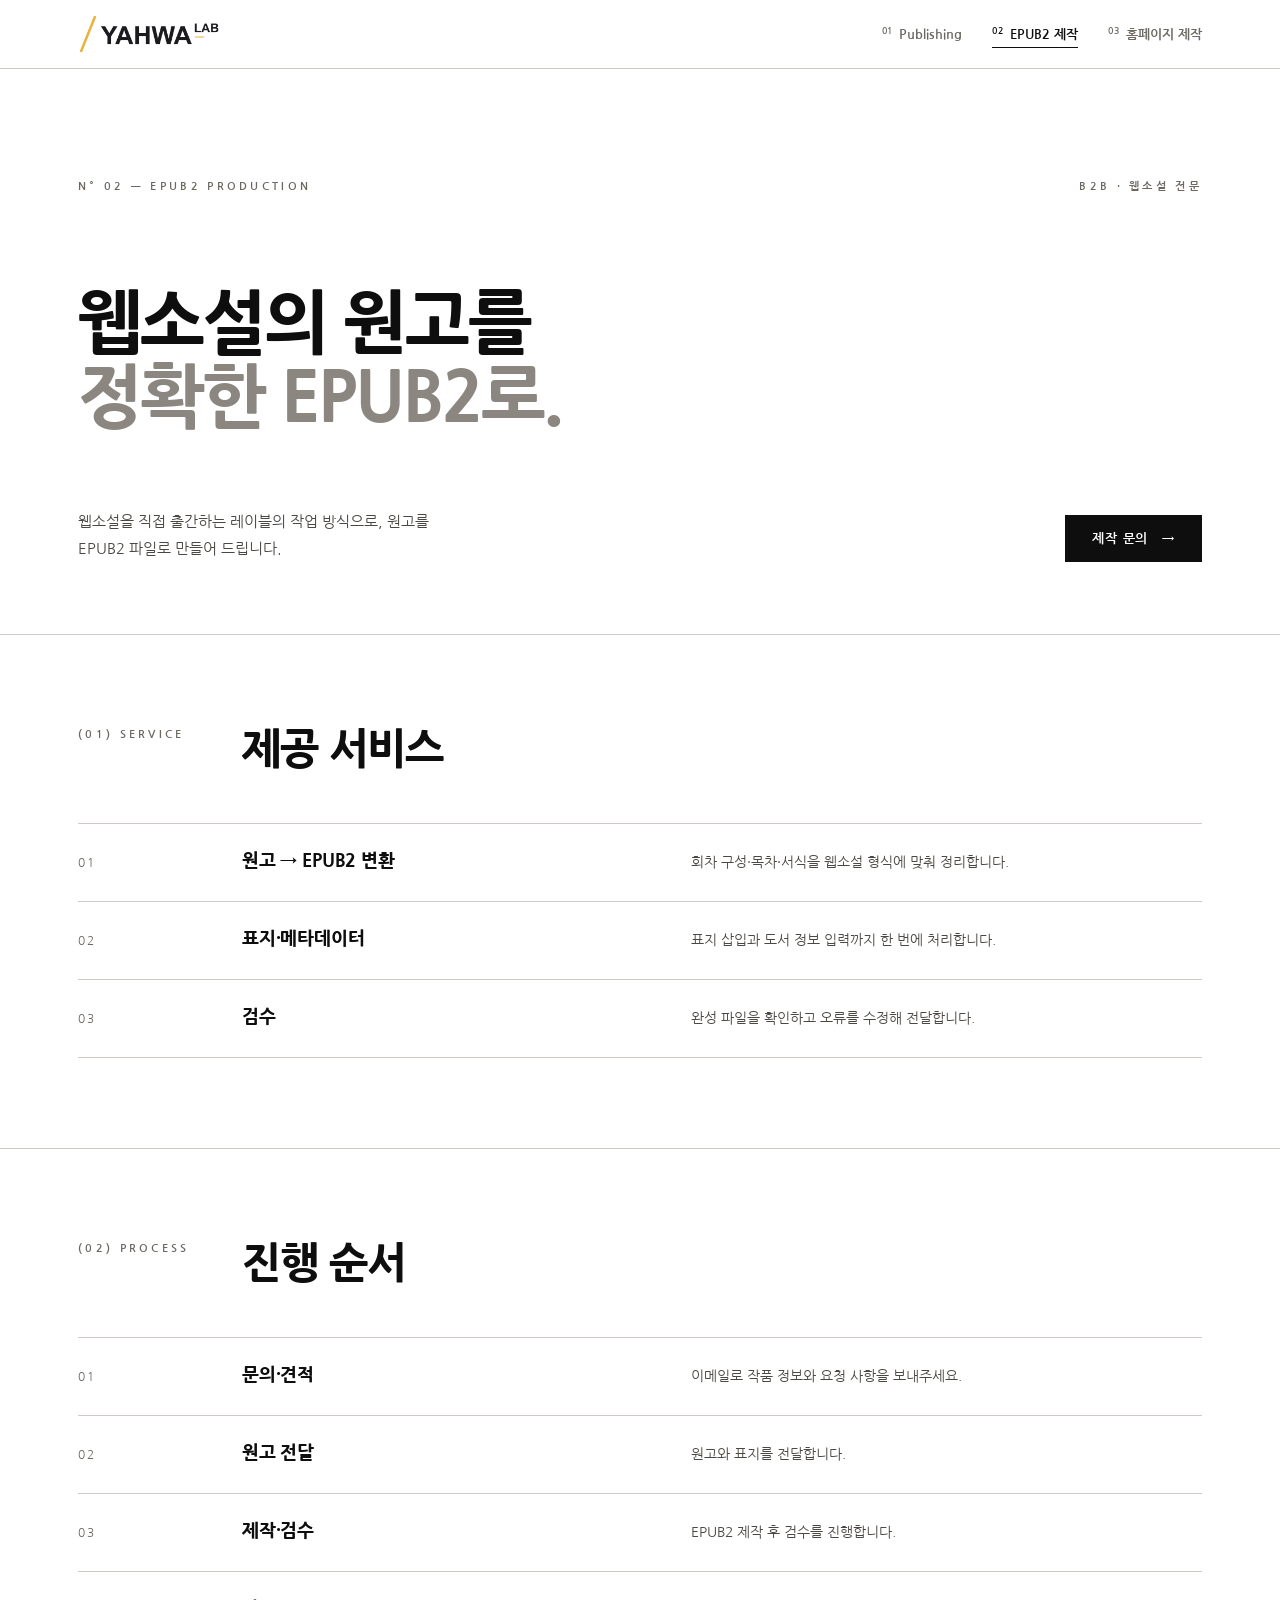
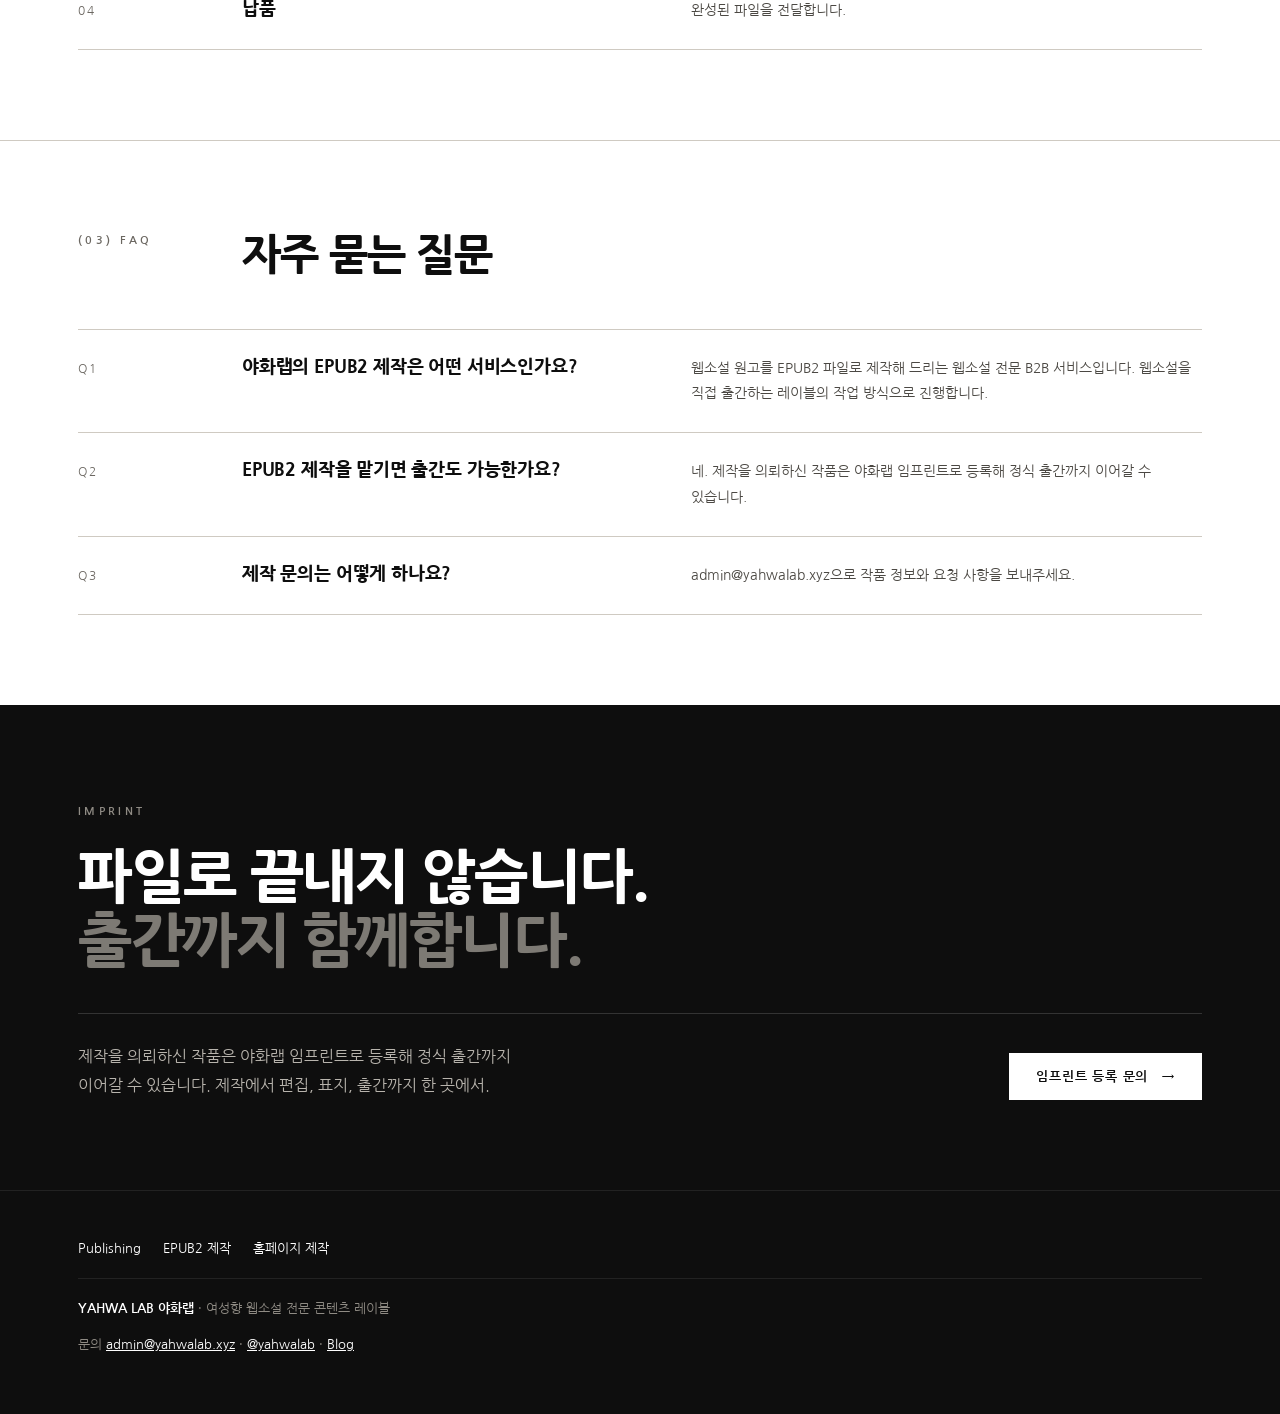
==== commit 612fa461: "Add files via upload" ====
--- a/epub2/index.html
+++ b/epub2/index.html
@@ -18,8 +18,7 @@
 <script type="application/ld+json">{"@context": "https://schema.org", "@graph": [{"@type": "Organization", "@id": "https://yahwalab.xyz/#org", "name": "야화랩", "alternateName": ["YAHWA LAB", "Yahwa Lab"], "url": "https://yahwalab.xyz/", "logo": "https://yahwalab.xyz/assets/img/logo-yahwa.png", "description": "야화랩(YAHWA LAB)은 BL을 중심으로 로맨스·로맨스 판타지·GL 웹소설을 기획·편집·출간하는 여성향 웹소설 전문 콘텐츠 레이블입니다. 웹소설 전문 EPUB2 제작과 B2B 홍보 홈페이지 제작도 제공합니다.", "email": "admin@yahwalab.xyz", "contactPoint": [{"@type": "ContactPoint", "contactType": "editorial submissions", "email": "admin@yahwalab.xyz", "availableLanguage": "ko"}, {"@type": "ContactPoint", "contactType": "customer service", "email": "admin@yahwalab.xyz", "availableLanguage": "ko"}], "knowsLanguage": "ko", "sameAs": ["https://x.com/yahwalab", "https://blog.naver.com/yahwalab"], "brand": {"@type": "Brand", "name": "트루비", "alternateName": "TRUE B", "description": "야화랩의 BL 전문 서브레이블"}}, {"@type": "WebSite", "@id": "https://yahwalab.xyz/#website", "name": "야화랩", "url": "https://yahwalab.xyz/", "inLanguage": "ko", "publisher": {"@id": "https://yahwalab.xyz/#org"}, "alternateName": ["YAHWA LAB", "야화랩 YAHWA LAB"]}, {"@type": "WebPage", "@id": "https://yahwalab.xyz/epub2/#page", "url": "https://yahwalab.xyz/epub2/", "name": "웹소설 EPUB2 제작 · 임프린트 출간 (B2B) | 야화랩 YAHWA LAB", "description": "웹소설 전문 EPUB2 제작 서비스. 원고를 EPUB2 파일로 제작하고, 제작을 의뢰한 작품은 야화랩 임프린트로 등록해 출간까지 진행할 수 있습니다. 작가·출판사·레이블 대상 B2B.", "inLanguage": "ko", "isPartOf": {"@id": "https://yahwalab.xyz/#website"}, "about": {"@id": "https://yahwalab.xyz/#org"}}, {"@type": "Service", "@id": "https://yahwalab.xyz/epub2/#service", "name": "웹소설 전문 EPUB2 제작", "serviceType": "EPUB2 제작", "provider": {"@id": "https://yahwalab.xyz/#org"}, "areaServed": "KR", "audience": {"@type": "BusinessAudience", "name": "웹소설 작가·출판사·콘텐츠 레이블"}, "description": "웹소설 전문 EPUB2 제작 서비스. 원고를 EPUB2 파일로 제작하고, 제작을 의뢰한 작품은 야화랩 임프린트로 등록해 출간까지 진행할 수 있습니다. 작가·출판사·레이블 대상 B2B.", "url": "https://yahwalab.xyz/epub2/"}, {"@type": "FAQPage", "mainEntity": [{"@type": "Question", "name": "야화랩의 EPUB2 제작은 어떤 서비스인가요?", "acceptedAnswer": {"@type": "Answer", "text": "웹소설 원고를 EPUB2 파일로 제작해 드리는 웹소설 전문 B2B 서비스입니다. 웹소설을 직접 출간하는 레이블의 작업 방식으로 진행합니다."}}, {"@type": "Question", "name": "EPUB2 제작을 맡기면 출간도 가능한가요?", "acceptedAnswer": {"@type": "Answer", "text": "네. 제작을 의뢰하신 작품은 야화랩 임프린트로 등록해 정식 출간까지 이어갈 수 있습니다."}}, {"@type": "Question", "name": "제작 문의는 어떻게 하나요?", "acceptedAnswer": {"@type": "Answer", "text": "admin@yahwalab.xyz으로 작품 정보와 요청 사항을 보내주세요."}}]}, {"@type": "BreadcrumbList", "itemListElement": [{"@type": "ListItem", "position": 1, "name": "Publishing", "item": "https://yahwalab.xyz/"}, {"@type": "ListItem", "position": 2, "name": "EPUB2 제작", "item": "https://yahwalab.xyz/epub2/"}]}]}</script>
 <script>try{if(sessionStorage.getItem('yw_ld')==='1')document.documentElement.className='seen'}catch(e){}</script>
 <link rel="preload" as="image" href="../assets/img/logo-yahwa.png" fetchpriority="high">
-<link rel="preconnect" href="https://fonts.googleapis.com"><link rel="preconnect" href="https://fonts.gstatic.com" crossorigin>
-<link href="https://fonts.googleapis.com/css2?family=Nanum+Gothic:wght@400;700;800&display=swap" rel="stylesheet" media="print" onload="this.media='all'"><noscript><link href="https://fonts.googleapis.com/css2?family=Nanum+Gothic:wght@400;700;800&display=swap" rel="stylesheet"></noscript>
+<script>(function(){var h="https://fonts.googleapis.com/css2?family=Nanum+Gothic:wght@400;700;800&display=swap",d=0;function go(){if(d)return;d=1;var l=document.createElement("link");l.rel="stylesheet";l.href=h;document.head.appendChild(l)}try{new PerformanceObserver(function(l,o){if(l.getEntries().some(function(e){return e.name==="first-contentful-paint"})){o.disconnect();setTimeout(go,100)}}).observe({type:"paint",buffered:true})}catch(e){addEventListener("load",go)}setTimeout(go,3000)})()</script><noscript><link href="https://fonts.googleapis.com/css2?family=Nanum+Gothic:wght@400;700;800&display=swap" rel="stylesheet"></noscript>
 <link rel="stylesheet" href="../css/style.css">
 <noscript><style>#ld{display:none}</style></noscript>
 </head>
--- a/css/style.css
+++ b/css/style.css
@@ -197,7 +197,8 @@
 .rw>*:nth-child(2){--k:1}
 @keyframes fup{from{opacity:0;translate:0 26px}to{opacity:1;translate:none}}
 .hs-v{display:flex;flex-direction:column;justify-content:flex-end;align-items:center;min-width:0;position:relative}
-.hs-nt{font-size:12px;color:var(--gt);margin:12px 0 0;align-self:flex-start}.hero .row p .hs-nt{display:block}
+.hs-nt{font-size:12px;color:var(--gt);margin:12px 0 0;align-self:flex-start}
+.sr .hs-nt{align-self:flex-end;width:100%;max-width:520px;text-align:center}.hero .row p .hs-nt{display:block}
 
 /* slide 1 · cover fan */
 .fan{position:relative;width:100%;max-width:520px;aspect-ratio:1/.95;margin-left:auto;--px:0;--py:0}
@@ -296,7 +297,7 @@
 @keyframes slashOut{to{opacity:0}}
 .pn b{font-size:clamp(40px,6.4vw,86px);font-weight:800;letter-spacing:-.045em;line-height:1.05;text-align:center;opacity:0}
 .rd .hs-s.on .pn b{animation:pnW .72s var(--eo) var(--d) both}
-@keyframes pnW{0%{opacity:0;scale:1.4;filter:blur(10px)}24%{opacity:1;scale:1;filter:blur(0)}78%{opacity:1;scale:1}100%{opacity:0;scale:.94;filter:blur(4px)}}
+@keyframes pnW{0%{opacity:0;scale:1.4;filter:blur(10px)}60%{opacity:1;scale:1;filter:blur(0)}88%{opacity:1;scale:1;filter:blur(0)}100%{opacity:0;scale:.96;filter:blur(0)}}
 .pn .pl{width:80%;height:auto;justify-self:center;opacity:0}
 .pn .pt{width:17%;height:auto;justify-self:center;align-self:end;margin-bottom:9%;opacity:0}
 .rd .hs-s.on .pn .pl,.rd .hs-s.out .pn .pl{animation:pnL 1.1s var(--eo) 3.5s both}
@@ -311,7 +312,7 @@
 .sr-st b{display:flex;flex-direction:column;align-items:center;gap:14px;font-size:clamp(44px,6.2vw,84px);font-weight:800;letter-spacing:-.045em;line-height:1.1;opacity:0}
 .sr-st b small{font-size:12px;letter-spacing:.18em;color:var(--gt)}
 .rd .hs-s.on .sr-st b{animation:srW .95s var(--eo) var(--d) both}
-@keyframes srW{0%{opacity:0;translate:0 14%;scale:.94;filter:blur(2px)}26%{opacity:1;translate:0 0;scale:1;filter:blur(0)}76%{opacity:1;translate:0 0;scale:1}100%{opacity:0;translate:0 -10%;scale:1.04;filter:blur(2px)}}
+@keyframes srW{0%{opacity:0;translate:0 14%;scale:.94;filter:blur(8px)}58%{opacity:1;translate:0 0;scale:1;filter:blur(0)}84%{opacity:1;translate:0 0;scale:1;filter:blur(0)}100%{opacity:0;translate:0 -10%;scale:1.04;filter:blur(0)}}
 
 .sr-l{list-style:none;margin:0;padding:0;display:flex;flex-direction:column;align-items:center;gap:clamp(6px,1.2vh,12px)}
 .sr-l li{font-size:clamp(32px,4.4vw,58px);font-weight:800;letter-spacing:-.045em;line-height:1.15;opacity:0}
